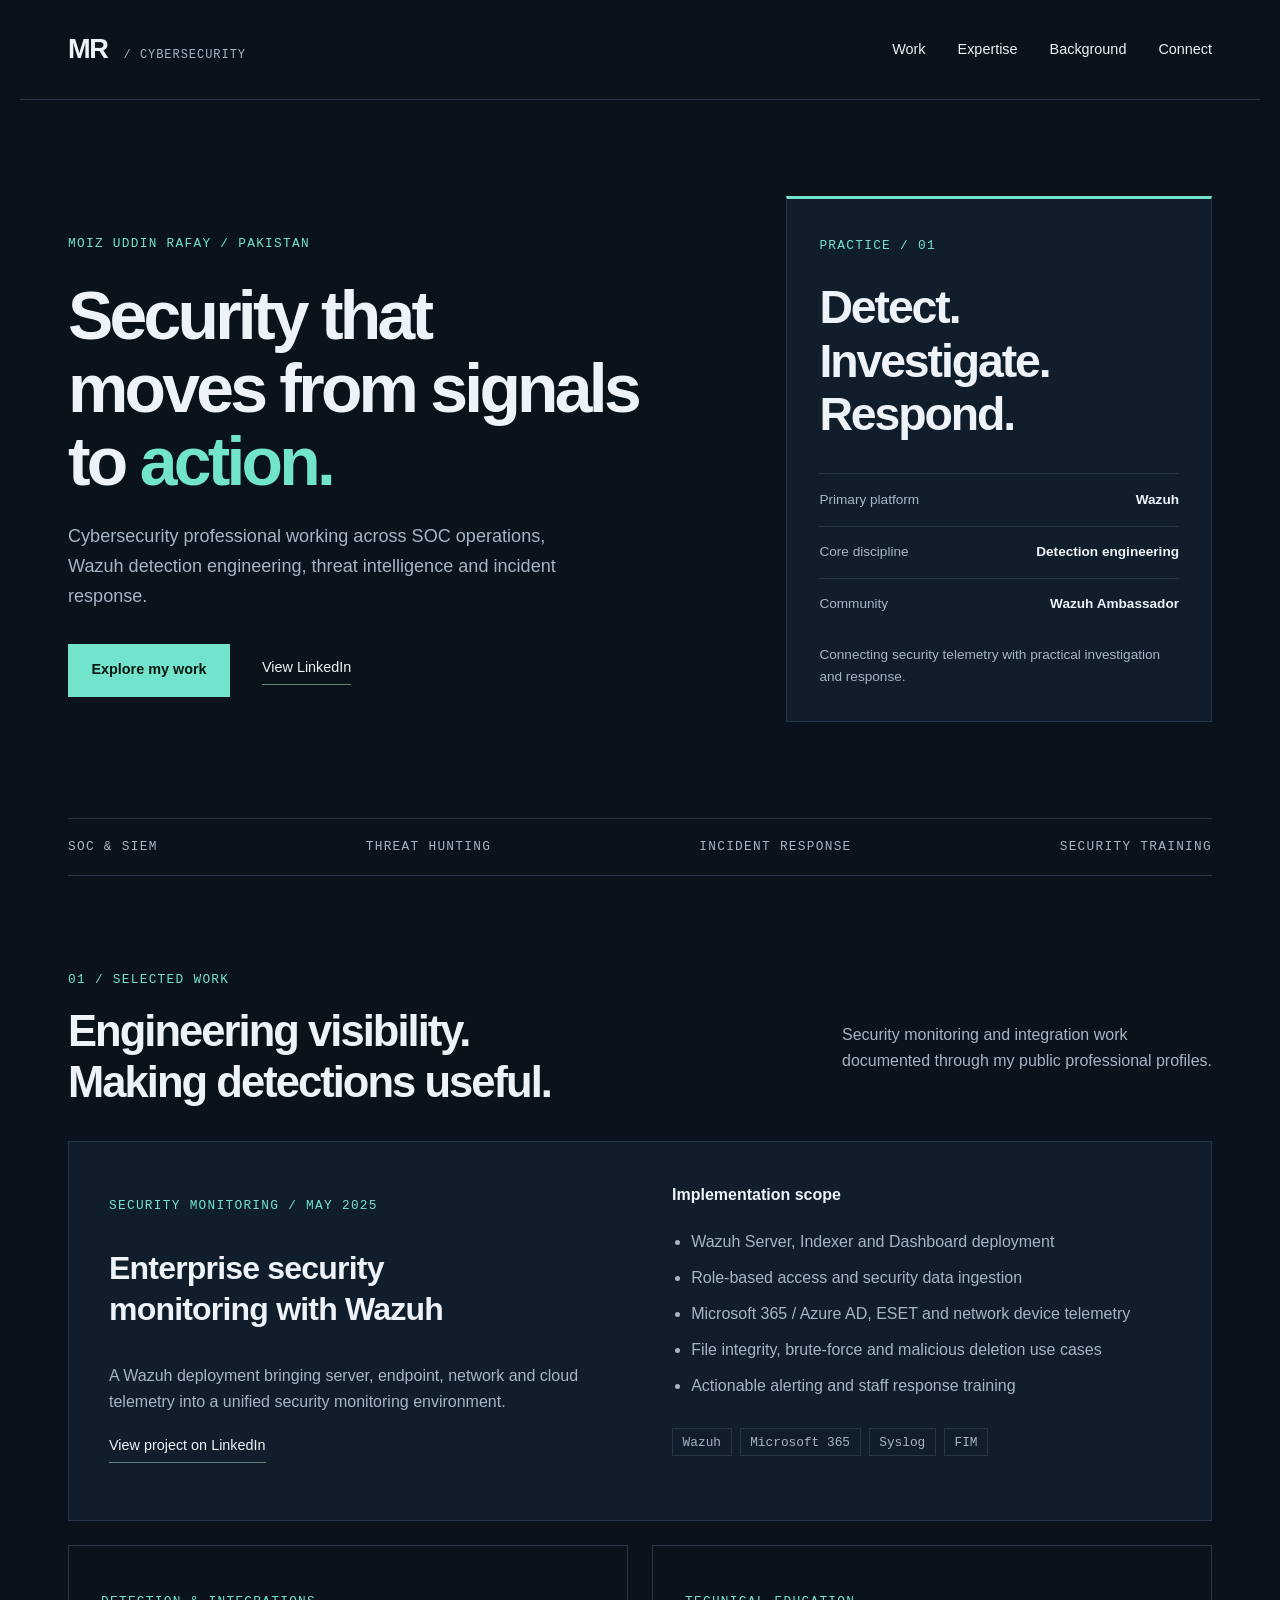
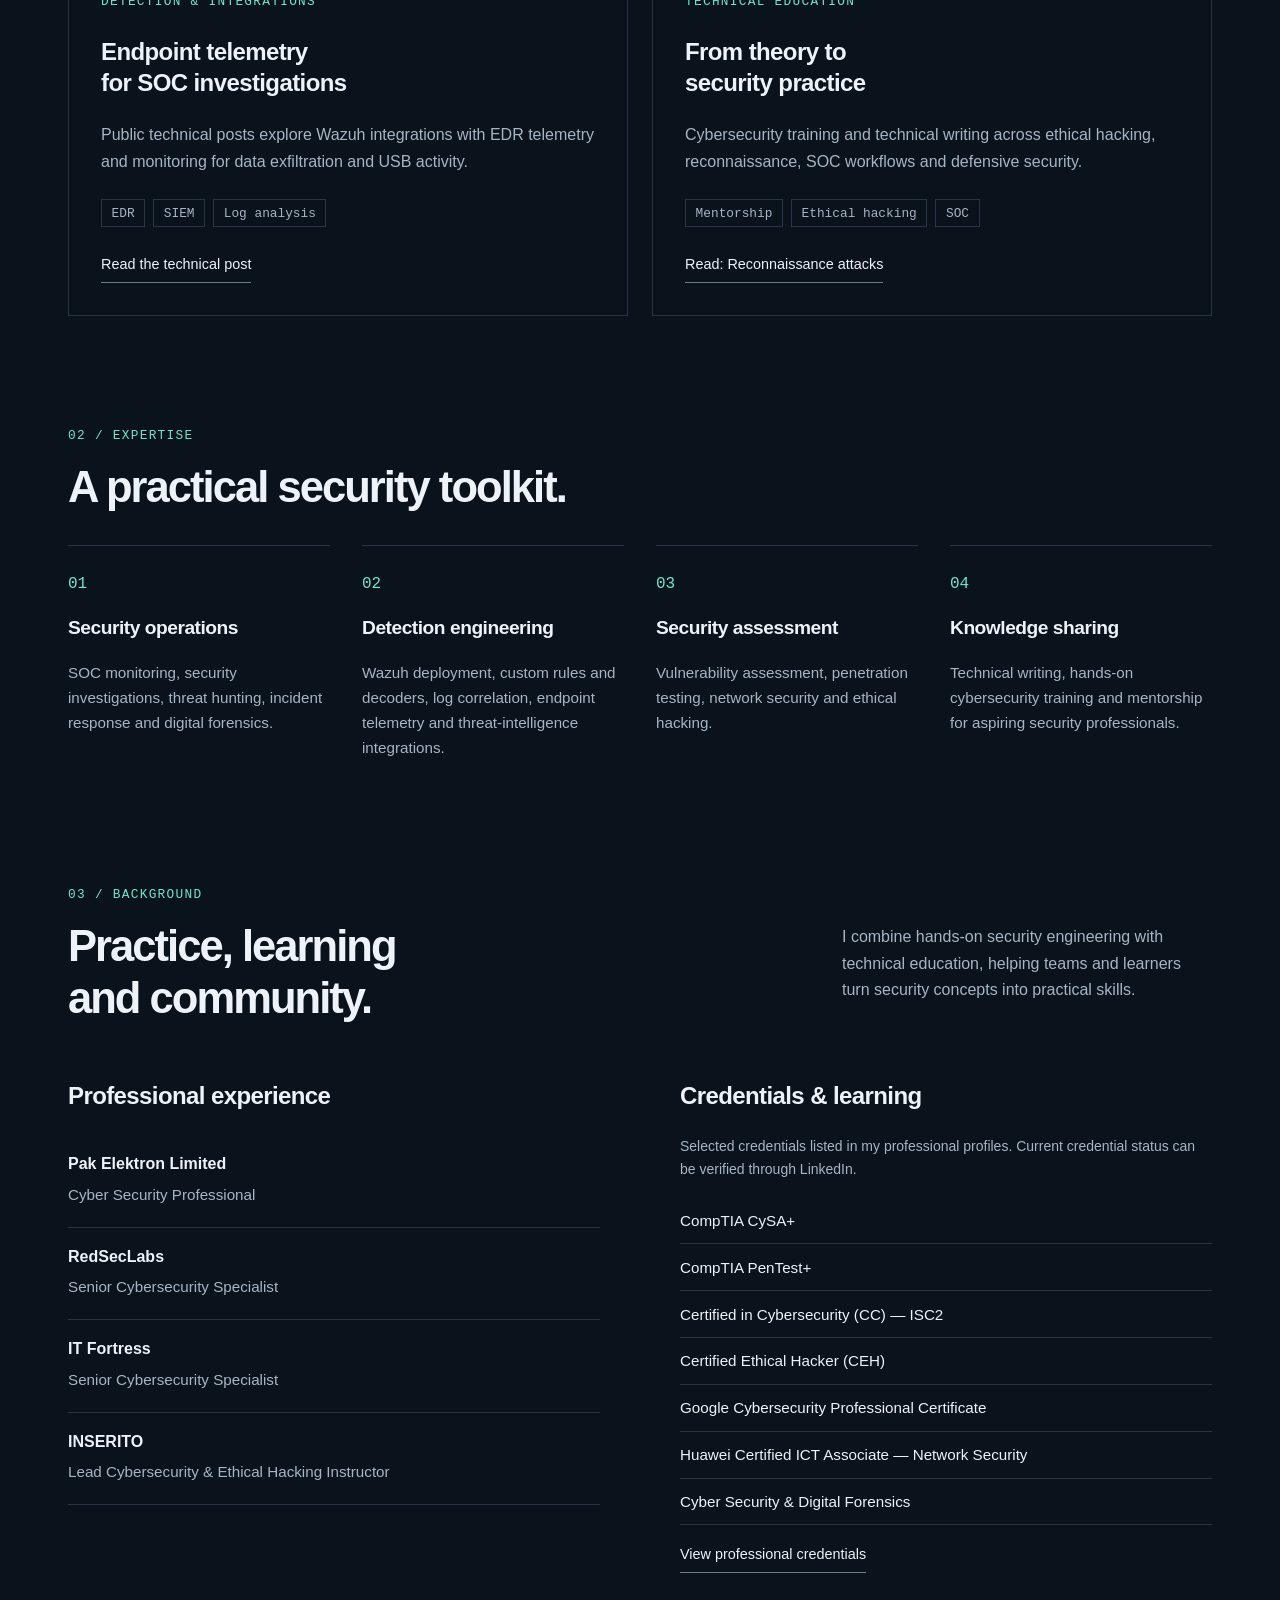
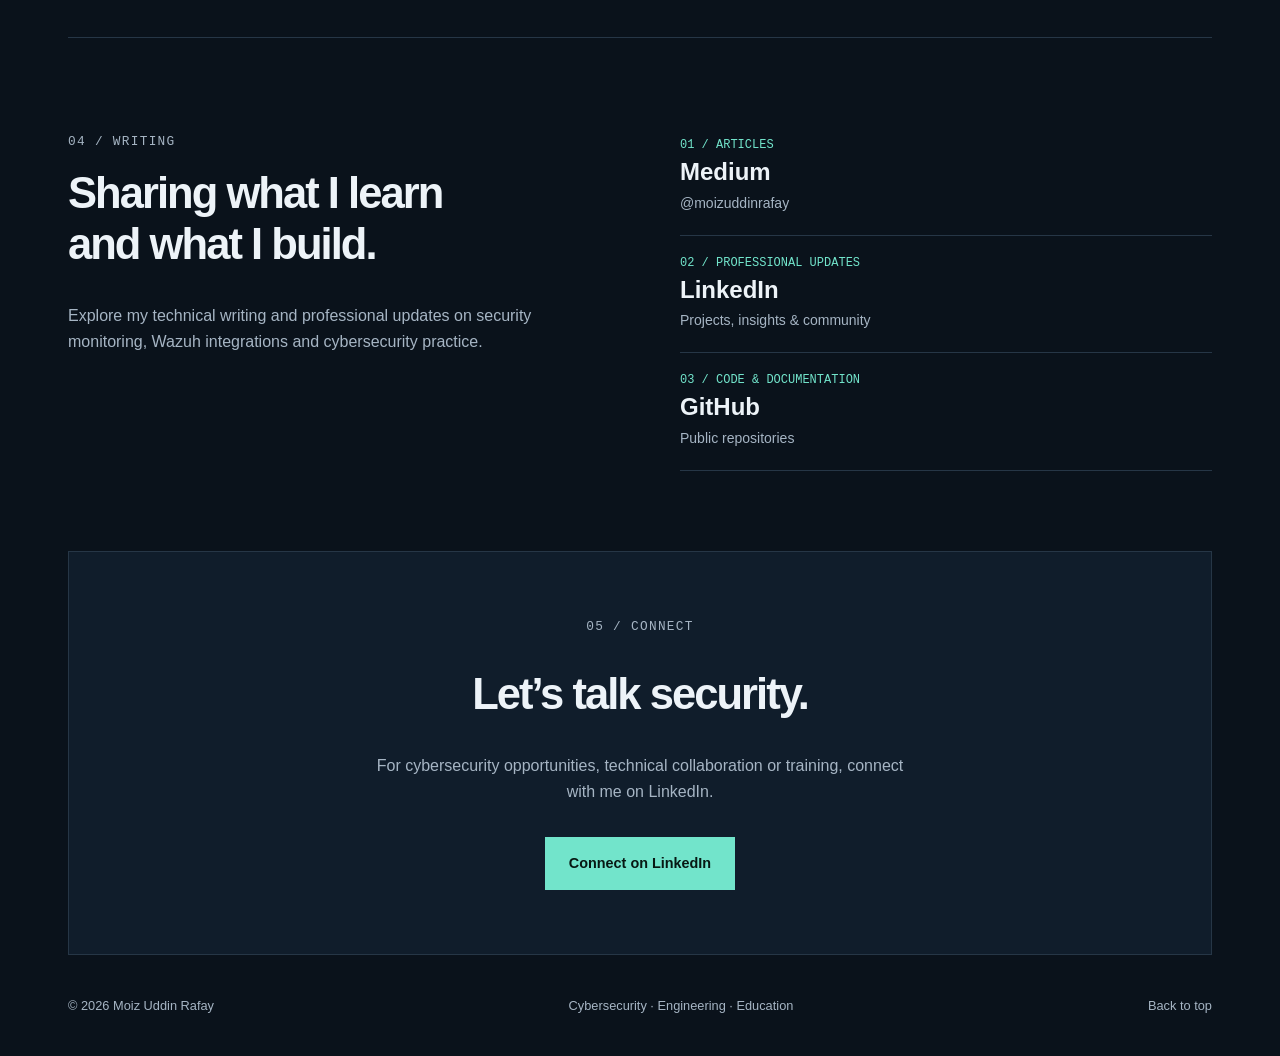
==== index.html @ 25889eed "Add responsive professional cybersecurity portfolio website" ====
<!doctype html>
<html lang="en"><head><meta charset="utf-8"><meta name="viewport" content="width=device-width,initial-scale=1"><meta http-equiv="refresh" content="0;url=portfolio/"><title>Moiz Uddin Rafay | Cybersecurity Portfolio</title></head><body><p><a href="portfolio/">Open Moiz Uddin Rafay’s cybersecurity portfolio</a></p></body></html>
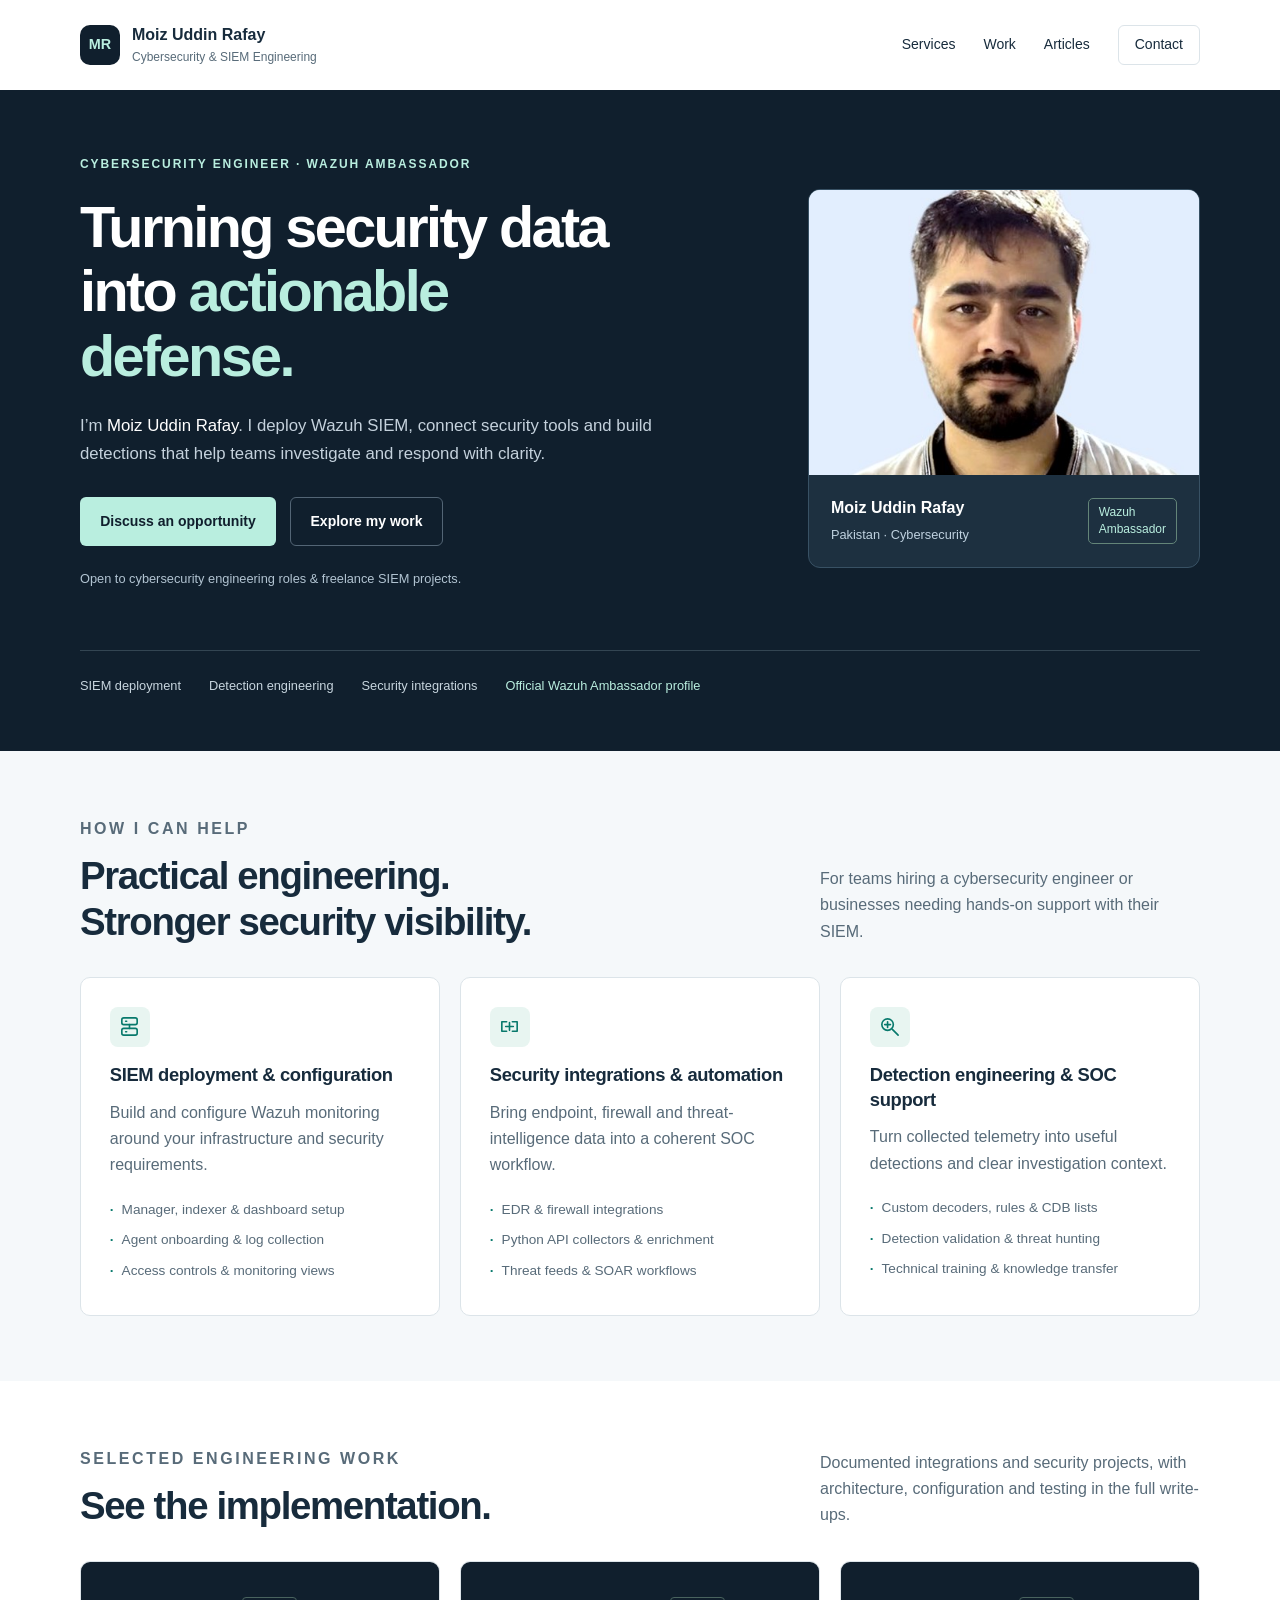
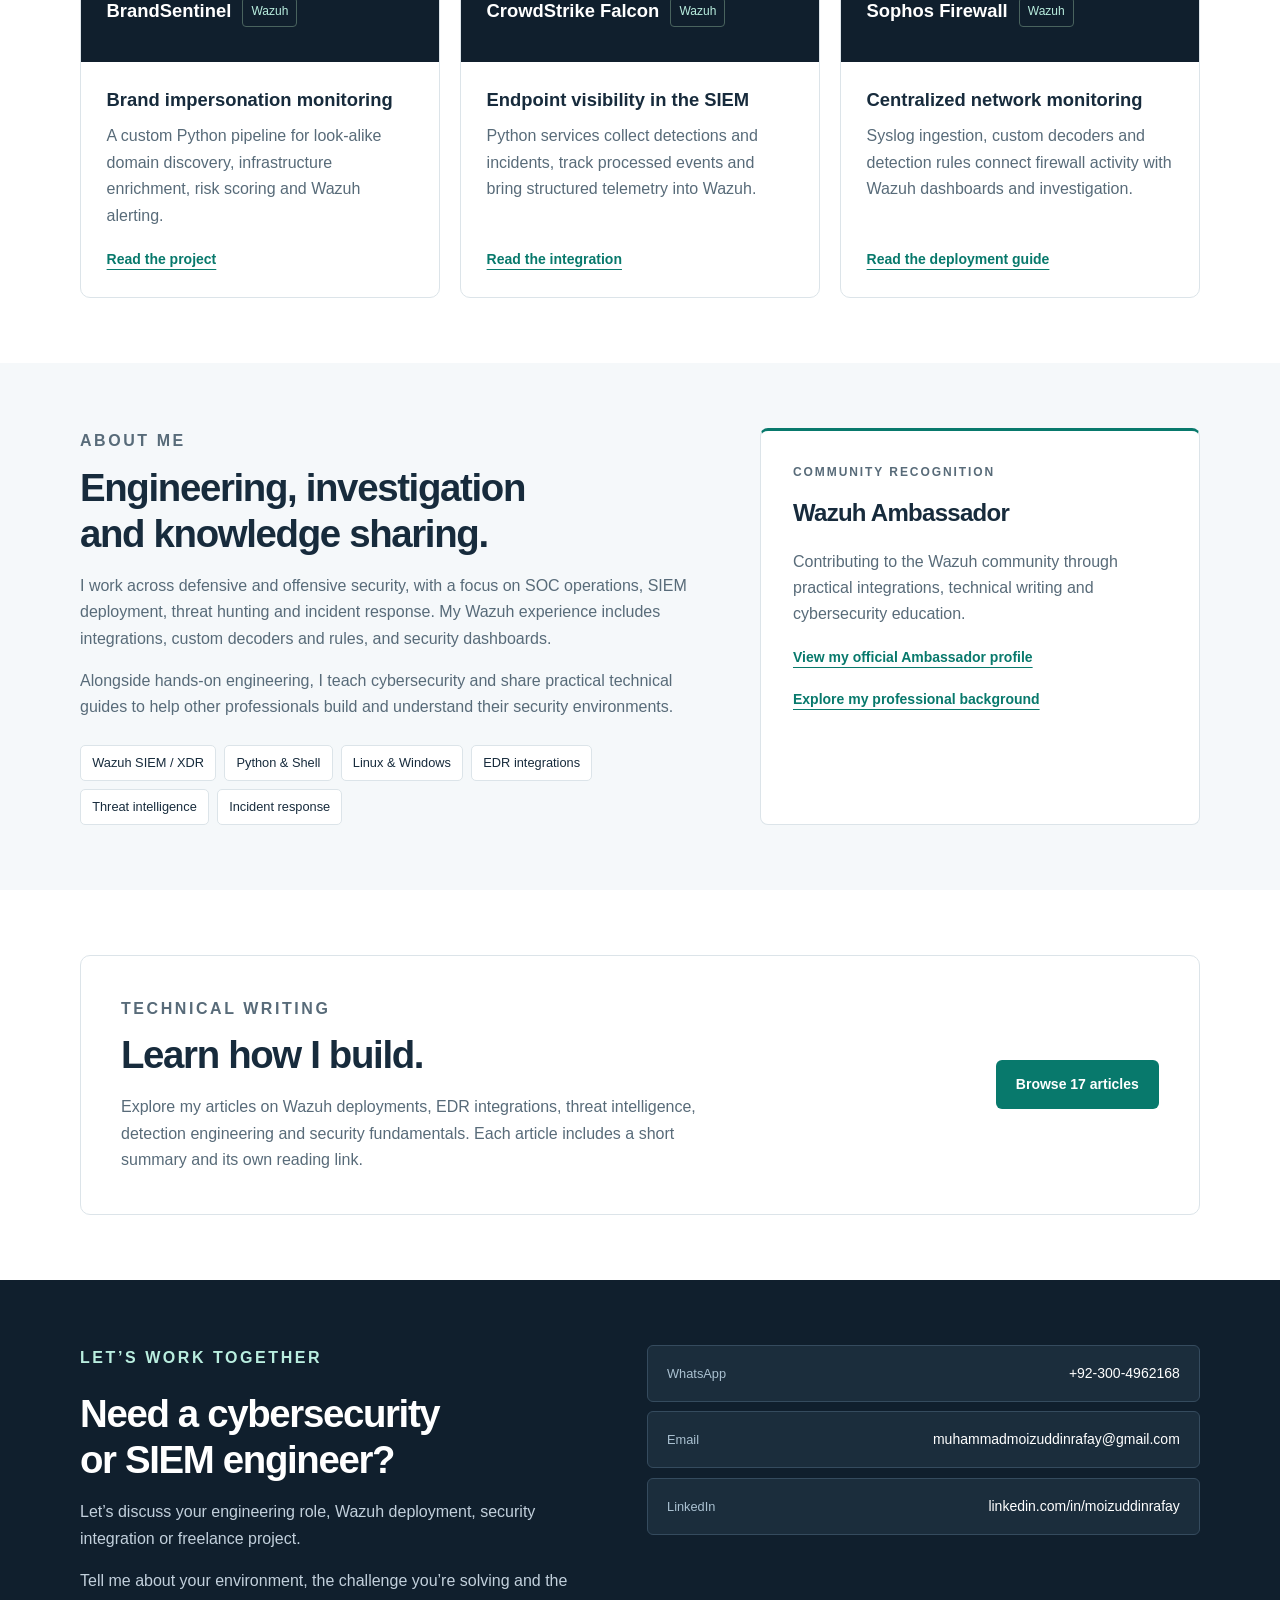
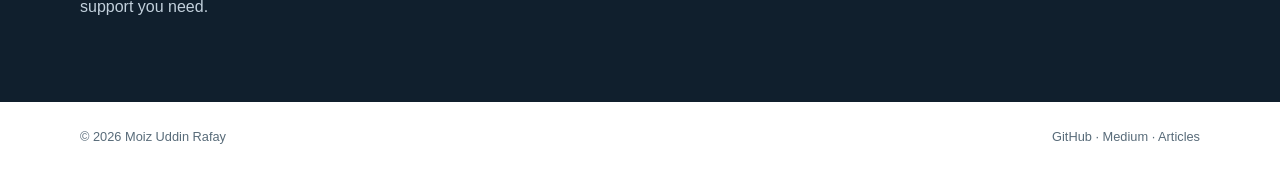
==== commit 3584c5c4: "Rebuild professional cybersecurity portfolio with services, portrait, contact links and 17 verified " ====
--- a/index.html
+++ b/index.html
@@ -1,2 +1,11 @@
 <!doctype html>
-<html lang="en"><head><meta charset="utf-8"><meta name="viewport" content="width=device-width,initial-scale=1"><meta http-equiv="refresh" content="0;url=portfolio/"><title>Moiz Uddin Rafay | Cybersecurity Portfolio</title></head><body><p><a href="portfolio/">Open Moiz Uddin Rafay’s cybersecurity portfolio</a></p></body></html>
+<html lang="en"><head><meta charset="utf-8"><meta name="viewport" content="width=device-width,initial-scale=1"><title>Moiz Uddin Rafay | Cybersecurity & SIEM Engineer</title><meta name="description" content="Cybersecurity and Wazuh SIEM engineering by Moiz Uddin Rafay. Explore integrations, detection engineering, technical articles and freelance services."><meta name="theme-color" content="#101f2d"><meta property="og:title" content="Moiz Uddin Rafay | Cybersecurity & SIEM Engineering"><meta property="og:description" content="Wazuh deployments, security integrations and detection engineering. Available for engineering roles and freelance projects."><meta property="og:type" content="website"><link rel="icon" href="assets/favicon.svg" type="image/svg+xml"><link rel="stylesheet" href="style.css"></head>
+<body><a class="skip" href="#main">Skip to content</a>
+<header class="site-header wrap"><a class="brand" href="index.html"><span class="monogram">MR</span><span class="brand-name">Moiz Uddin Rafay<small>Cybersecurity & SIEM Engineering</small></span></a><nav aria-label="Main navigation"><a href="#services">Services</a><a href="#work">Work</a><a href="articles.html">Articles</a><a class="nav-contact" href="#contact">Contact</a></nav></header>
+<main id="main"><section class="hero"><div class="wrap"><div class="hero-grid"><div><p class="eyebrow">Cybersecurity engineer · Wazuh Ambassador</p><h1>Turning security data<br>into <span>actionable<br>defense.</span></h1><p class="hero-intro">I’m <strong>Moiz Uddin Rafay</strong>. I deploy Wazuh SIEM, connect security tools and build detections that help teams investigate and respond with clarity.</p><div class="actions"><a class="button" href="mailto:muhammadmoizuddinrafay@gmail.com">Discuss an opportunity</a><a class="button secondary" href="#work">Explore my work</a></div><p class="availability">Open to cybersecurity engineering roles & freelance SIEM projects.</p></div><div class="portrait-card"><img src="assets/moiz-rafay.jpg" width="500" height="500" alt="Muhammad Moiz Uddin Rafay" fetchpriority="high"><div class="portrait-caption"><div><strong>Moiz Uddin Rafay</strong><span>Pakistan · Cybersecurity</span></div><a class="ambassador-label" href="https://wazuh.com/ambassadors/muhammad-moiz-ud-din-rafay/">Wazuh<br>Ambassador</a></div></div></div><div class="hero-note"><span>SIEM deployment</span><span>Detection engineering</span><span>Security integrations</span><a href="https://wazuh.com/ambassadors/muhammad-moiz-ud-din-rafay/">Official Wazuh Ambassador profile</a></div></div></section>
+<section id="services" class="section soft"><div class="wrap"><div class="section-head"><div><p class="eyebrow">How I can help</p><h2>Practical engineering.<br>Stronger security visibility.</h2></div><p>For teams hiring a cybersecurity engineer or businesses needing hands-on support with their SIEM.</p></div><div class="services"><article class="card"><div class="icon" aria-hidden="true"><svg viewBox="0 0 24 24"><rect x="4" y="3" width="16" height="7" rx="2"/><rect x="4" y="14" width="16" height="7" rx="2"/><path d="M8 6.5h1M8 17.5h1M12 10v4"/></svg></div><h3>SIEM deployment & configuration</h3><p>Build and configure Wazuh monitoring around your infrastructure and security requirements.</p><ul class="small-list"><li>Manager, indexer & dashboard setup</li><li>Agent onboarding & log collection</li><li>Access controls & monitoring views</li></ul></article><article class="card"><div class="icon" aria-hidden="true"><svg viewBox="0 0 24 24"><path d="M9 7H4v10h5M15 7h5v10h-5M8 12h8M12 8v8"/></svg></div><h3>Security integrations & automation</h3><p>Bring endpoint, firewall and threat-intelligence data into a coherent SOC workflow.</p><ul class="small-list"><li>EDR & firewall integrations</li><li>Python API collectors & enrichment</li><li>Threat feeds & SOAR workflows</li></ul></article><article class="card"><div class="icon" aria-hidden="true"><svg viewBox="0 0 24 24"><circle cx="10" cy="10" r="6"/><path d="m15 15 6 6M7 10h6M10 7v6"/></svg></div><h3>Detection engineering & SOC support</h3><p>Turn collected telemetry into useful detections and clear investigation context.</p><ul class="small-list"><li>Custom decoders, rules & CDB lists</li><li>Detection validation & threat hunting</li><li>Technical training & knowledge transfer</li></ul></article></div></div></section>
+<section id="work" class="section"><div class="wrap"><div class="section-head"><div><p class="eyebrow">Selected engineering work</p><h2>See the implementation.</h2></div><p>Documented integrations and security projects, with architecture, configuration and testing in the full write-ups.</p></div><div class="project-grid"><article class="project"><div class="project-top"><strong>BrandSentinel</strong><span>Wazuh</span></div><div class="project-body"><h3>Brand impersonation monitoring</h3><p>A custom Python pipeline for look-alike domain discovery, infrastructure enrichment, risk scoring and Wazuh alerting.</p><a class="link" href="https://moizuddinrafay.medium.com/brandsentinel-building-an-automated-brand-impersonation-and-typosquatting-detection-integration-59d1b79fe657">Read the project</a></div></article><article class="project"><div class="project-top"><strong>CrowdStrike Falcon</strong><span>Wazuh</span></div><div class="project-body"><h3>Endpoint visibility in the SIEM</h3><p>Python services collect detections and incidents, track processed events and bring structured telemetry into Wazuh.</p><a class="link" href="https://moizuddinrafay.medium.com/crowdstrike-falcon-edr-integration-with-wazuh-siem-a09bfdbc76fd">Read the integration</a></div></article><article class="project"><div class="project-top"><strong>Sophos Firewall</strong><span>Wazuh</span></div><div class="project-body"><h3>Centralized network monitoring</h3><p>Syslog ingestion, custom decoders and detection rules connect firewall activity with Wazuh dashboards and investigation.</p><a class="link" href="https://moizuddinrafay.medium.com/sophos-firewall-integration-with-wazuh-siem-49fbda67f73b">Read the deployment guide</a></div></article></div></div></section>
+<section id="about" class="section soft"><div class="wrap about-grid"><div><p class="eyebrow">About me</p><h2>Engineering, investigation<br>and knowledge sharing.</h2><p>I work across defensive and offensive security, with a focus on SOC operations, SIEM deployment, threat hunting and incident response. My Wazuh experience includes integrations, custom decoders and rules, and security dashboards.</p><p>Alongside hands-on engineering, I teach cybersecurity and share practical technical guides to help other professionals build and understand their security environments.</p><div class="skill-tags"><span>Wazuh SIEM / XDR</span><span>Python & Shell</span><span>Linux & Windows</span><span>EDR integrations</span><span>Threat intelligence</span><span>Incident response</span></div></div><aside class="ambassador"><p class="eyebrow">Community recognition</p><h3>Wazuh Ambassador</h3><p>Contributing to the Wazuh community through practical integrations, technical writing and cybersecurity education.</p><a class="link" href="https://wazuh.com/ambassadors/muhammad-moiz-ud-din-rafay/">View my official Ambassador profile</a><p><a class="link" href="https://linkedin.com/in/moizuddinrafay">Explore my professional background</a></p></aside></div></section>
+<section class="section"><div class="wrap writing-banner"><div><p class="eyebrow">Technical writing</p><h2>Learn how I build.</h2><p>Explore my articles on Wazuh deployments, EDR integrations, threat intelligence, detection engineering and security fundamentals. Each article includes a short summary and its own reading link.</p></div><a class="button" href="articles.html">Browse 17 articles</a></div></section>
+<section id="contact" class="contact-section"><div class="wrap contact-grid"><div><p class="eyebrow">Let’s work together</p><h2>Need a cybersecurity<br>or SIEM engineer?</h2><p>Let’s discuss your engineering role, Wazuh deployment, security integration or freelance project.</p><p>Tell me about your environment, the challenge you’re solving and the support you need.</p></div><div class="contacts"><a class="contact-link" href="https://wa.me/923004962168"><small>WhatsApp</small><strong>+92-300-4962168</strong></a><a class="contact-link" href="mailto:muhammadmoizuddinrafay@gmail.com"><small>Email</small><strong>muhammadmoizuddinrafay@gmail.com</strong></a><a class="contact-link" href="https://linkedin.com/in/moizuddinrafay"><small>LinkedIn</small><strong>linkedin.com/in/moizuddinrafay</strong></a></div></div></section></main>
+<footer class="wrap site-footer"><span>© <span data-year>2026</span> Moiz Uddin Rafay</span><span><a href="https://github.com/moizuddinrafay">GitHub</a> · <a href="https://moizuddinrafay.medium.com/">Medium</a> · <a href="articles.html">Articles</a></span></footer><script src="script.js"></script></body></html>
--- a/style.css
+++ b/style.css
@@ -0,0 +1 @@
+:root{--ink:#172b3c;--muted:#586b79;--navy:#101f2d;--teal:#08796c;--mint:#b9eedf;--paper:#f5f8fa;--line:#dce4e9;--white:#fff}*{box-sizing:border-box}html{scroll-behavior:smooth;scroll-padding-top:2rem}body{margin:0;font-family:Arial,Helvetica,sans-serif;color:var(--ink);background:var(--white);font-size:16px;line-height:1.65}a{color:inherit;text-decoration:none}a:focus-visible,button:focus-visible,input:focus-visible{outline:3px solid #08796c;outline-offset:5px}a:hover{color:var(--teal)}.wrap{width:min(1120px,calc(100% - 64px));margin:auto}.skip{position:absolute;top:-100px;left:1rem;padding:1rem;background:#fff;z-index:10}.skip:focus{top:1rem}.site-header{height:90px;display:flex;align-items:center;justify-content:space-between;gap:2rem}.brand{display:flex;align-items:center;gap:.75rem;font-size:1rem;font-weight:700}.monogram{display:grid;place-items:center;width:40px;height:40px;border-radius:10px;background:var(--navy);color:var(--mint);font-size:.9rem}.brand small{display:block;color:var(--muted);font-size:.75rem;font-weight:400}nav{display:flex;gap:1.75rem;align-items:center;font-size:.875rem}nav .nav-contact{border:1px solid var(--line);border-radius:6px;padding:.45rem 1rem}.hero{background:var(--navy);color:#fff;padding:65px 0 55px}.hero-grid{display:grid;grid-template-columns:1.65fr 1fr;gap:5rem;align-items:center}.eyebrow{font-size:.75rem;letter-spacing:.16em;text-transform:uppercase;font-weight:700;color:var(--teal);margin:0 0 1.25rem}.hero .eyebrow{color:var(--mint)}h1{font-size:clamp(2.7rem,4.5vw,3.8rem);line-height:1.12;letter-spacing:-.045em;margin:0 0 1.5rem;font-weight:750}h1 span{color:var(--mint)}.hero-intro{color:#c4d1dc;font-size:1.05rem;max-width:580px}.hero-intro strong{color:white;font-weight:400}.actions{display:flex;gap:.9rem;flex-wrap:wrap;margin-top:1.8rem}.button{display:inline-flex;align-items:center;justify-content:center;border-radius:6px;padding:.75rem 1.2rem;font-size:.875rem;font-weight:700;border:1px solid transparent;background:var(--teal);color:#fff}.button:hover{background:#086658;color:#fff}.hero .button{background:var(--mint);color:var(--navy)}.hero .button:hover{background:#e0fff5}.button.secondary{background:transparent;border-color:#536575;color:#fff}.button.secondary:hover{background:#233646}.availability{font-size:.8rem;color:#b2c4d2;margin-top:1.4rem}.portrait-card{background:#1d3040;border-radius:12px;overflow:hidden;border:1px solid #385164}.portrait-card img{display:block;width:100%;height:285px;object-fit:cover;object-position:50% 28%;background:#dbe3e7}.portrait-caption{padding:1.2rem 1.4rem;display:flex;align-items:center;justify-content:space-between;gap:.75rem}.portrait-caption strong{display:block;font-size:1rem}.portrait-caption span{color:#bfd1df;font-size:.8rem}.ambassador-label{border:1px solid #638478;border-radius:5px;padding:.35rem .6rem;color:var(--mint)!important;font-size:.75rem;line-height:1.4}.hero-note{display:flex;gap:1.75rem;flex-wrap:wrap;margin-top:3rem;padding-top:1.5rem;border-top:1px solid #334552;font-size:.8rem;color:#c7d5de}.hero-note a{color:var(--mint)}.section{padding:65px 0}.section.soft{background:var(--paper)}.section-head{display:flex;align-items:flex-end;justify-content:space-between;gap:3rem;margin-bottom:2rem}.section-head h2,h2{font-size:clamp(1.8rem,3vw,2.4rem);line-height:1.2;letter-spacing:-.035em;margin:0}.section-head p{max-width:380px;margin:0;color:var(--muted);font-size:1rem}.section .eyebrow{margin-bottom:.65rem}.services{display:grid;grid-template-columns:repeat(3,1fr);gap:1.25rem}.card{background:#fff;border:1px solid var(--line);border-radius:10px;padding:1.8rem}.card h3{font-size:1.15rem;line-height:1.35;margin:1rem 0 .75rem;letter-spacing:-.02em}.card p{font-size:1rem;color:var(--muted);margin:.75rem 0 1rem}.icon{width:40px;height:40px;color:var(--teal);background:#e8f5f1;border-radius:8px;display:grid;place-items:center}.icon svg{width:23px;height:23px;fill:none;stroke:currentColor;stroke-width:1.7;stroke-linecap:round;stroke-linejoin:round}.small-list{list-style:none;padding:0;font-size:.85rem;color:var(--muted);margin:0}.small-list li{padding:.25rem 0}.small-list li::before{content:'·';margin-right:.5rem;color:var(--teal);font-weight:700}.project-grid{display:grid;grid-template-columns:repeat(3,1fr);gap:1.25rem}.project{border:1px solid var(--line);border-radius:10px;overflow:hidden;display:flex;flex-direction:column}.project-top{padding:1.5rem 1.6rem;background:var(--navy);color:#fff;min-height:100px;display:flex;align-items:center;gap:.7rem}.project-top span{font-size:.75rem;color:var(--mint);border:1px solid #49635e;border-radius:4px;padding:.25rem .5rem}.project-top strong{font-size:1.15rem}.project-body{padding:1.6rem;display:flex;flex:1;flex-direction:column}.project h3{font-size:1.15rem;line-height:1.4;margin:0 0 .65rem}.project p{font-size:1rem;color:var(--muted);margin:0 0 1.2rem}.link{color:var(--teal);font-weight:700;font-size:.875rem;display:inline-block;text-decoration:underline;text-underline-offset:5px}.project .link{margin-top:auto;align-self:flex-start}.about-grid{display:grid;grid-template-columns:1.4fr 1fr;gap:4rem}.about-grid p{color:var(--muted);font-size:1rem}.skill-tags{display:flex;flex-wrap:wrap;gap:.5rem;margin-top:1.5rem}.skill-tags span{border:1px solid var(--line);border-radius:5px;padding:.4rem .7rem;font-size:.8rem;background:white}.ambassador{background:white;border:1px solid var(--line);border-top:3px solid var(--teal);border-radius:8px;padding:2rem}.ambassador h3{font-size:1.5rem;letter-spacing:-.03em;margin:.5rem 0}.ambassador .eyebrow{font-size:.75rem}.writing-banner{display:flex;align-items:center;justify-content:space-between;gap:3rem;padding:2.5rem;border:1px solid var(--line);border-radius:10px}.writing-banner p{color:var(--muted);font-size:1rem;max-width:600px;margin-bottom:0}.writing-banner .button{flex-shrink:0}.contact-section{background:var(--navy);color:white;padding:65px 0}.contact-grid{display:grid;grid-template-columns:1fr 1.1fr;gap:4rem;align-items:start}.contact-section .eyebrow{color:var(--mint)}.contact-section p{color:#c2d0dc;font-size:1rem}.contacts{display:grid;gap:.6rem}.contact-link{display:flex;justify-content:space-between;align-items:center;gap:1rem;padding:1rem 1.2rem;border:1px solid #354b5e;border-radius:6px;background:#1b2d3c;overflow-wrap:anywhere}.contact-link:hover{border-color:var(--mint);color:var(--mint)}.contact-link small{font-size:.8rem;color:#aac1d1}.contact-link strong{font-size:.875rem;font-weight:500}.site-footer{padding:1.5rem 0;display:flex;justify-content:space-between;gap:1rem;flex-wrap:wrap;color:var(--muted);font-size:.8rem}.article-hero{background:var(--paper);padding:55px 0}.article-hero h1{font-size:2.8rem}.article-hero p{max-width:650px;color:var(--muted)}.article-tools{display:flex;align-items:center;justify-content:space-between;gap:1.5rem;margin-bottom:1.5rem}.search-field{width:min(420px,100%)}.search-field label{display:block;font-size:.8rem;color:var(--muted);margin-bottom:.35rem}.search-field input{width:100%;border:1px solid #b8c8d3;border-radius:6px;padding:.7rem .9rem;font:inherit;background:white;color:var(--ink)}.article-count{color:var(--muted);font-size:.875rem}.article-grid{display:grid;grid-template-columns:1fr 1fr;gap:1.25rem}.article-card{display:flex;flex-direction:column;border:1px solid var(--line);border-radius:8px;padding:1.6rem}.article-meta{display:flex;justify-content:space-between;gap:.5rem;font-size:.75rem;color:var(--teal)}.article-meta span:last-child{color:var(--muted)}.article-card h2{font-size:1.2rem;line-height:1.45;letter-spacing:-.015em;margin:.75rem 0}.article-card p{color:var(--muted);font-size:.9rem;margin:0 0 1rem}.article-card .link{margin-top:auto;align-self:flex-start}.article-card[hidden]{display:none}.empty{padding:2rem;background:var(--paper);border-radius:6px}.article-footnote{font-size:.8rem;color:var(--muted);margin-top:2rem}.back-link{display:inline-block;font-size:.875rem;color:var(--teal);margin-bottom:1.5rem}@media(min-width:1600px){.hero{padding-block:85px}}@media(max-width:900px){.hero-grid{gap:2rem}.hero-grid{grid-template-columns:1.5fr 1fr}.portrait-card img{height:250px}.portrait-caption{display:block}.ambassador-label{display:inline-block;margin-top:.6rem}.services,.project-grid{grid-template-columns:1fr}.card{display:grid;grid-template-columns:40px 1fr;column-gap:1rem}.card h3{margin:0 0 .5rem}.card p,.card ul{grid-column:2}.project-top{min-height:0}.about-grid,.contact-grid{gap:2rem}.writing-banner{padding:2rem;gap:2rem}}@media(max-width:620px){.wrap{width:calc(100% - 36px)}.site-header{height:auto;min-height:90px;gap:1rem;align-items:center;padding-block:1rem}.brand small{display:none}.brand-name{max-width:105px;line-height:1.3}.brand{font-size:.8rem;gap:.5rem}.monogram{width:33px;height:33px;flex-shrink:0}nav{gap:.7rem;flex-wrap:wrap;justify-content:flex-end;font-size:.8rem}nav .nav-contact{padding:.3rem .5rem}.hero{padding:40px 0}.hero-grid{grid-template-columns:1fr;gap:2.5rem}h1{font-size:2.65rem}.hero-intro{font-size:1rem}.portrait-card{max-width:340px}.portrait-card img{height:260px}.portrait-caption{display:flex}.ambassador-label{margin:0}.hero-note{gap:.7rem 1.25rem;margin-top:2rem}.section{padding:45px 0}.section-head{display:block;margin-bottom:1.5rem}.section-head p{margin-top:1rem}.about-grid,.contact-grid,.article-grid{grid-template-columns:1fr}.writing-banner{display:block;padding:1.5rem}.writing-banner .button{margin-top:1.5rem}.contact-section{padding:45px 0}.contact-link{display:block}.contact-link small,.contact-link strong{display:block}.contact-link strong{font-size:.85rem;margin-top:.25rem}.article-hero{padding:35px 0}.article-hero h1{font-size:2.2rem}.article-tools{display:block}.article-count{margin-top:.75rem}.card{padding:1.5rem}.site-footer{font-size:.75rem}}@media(prefers-reduced-motion:reduce){html{scroll-behavior:auto}}
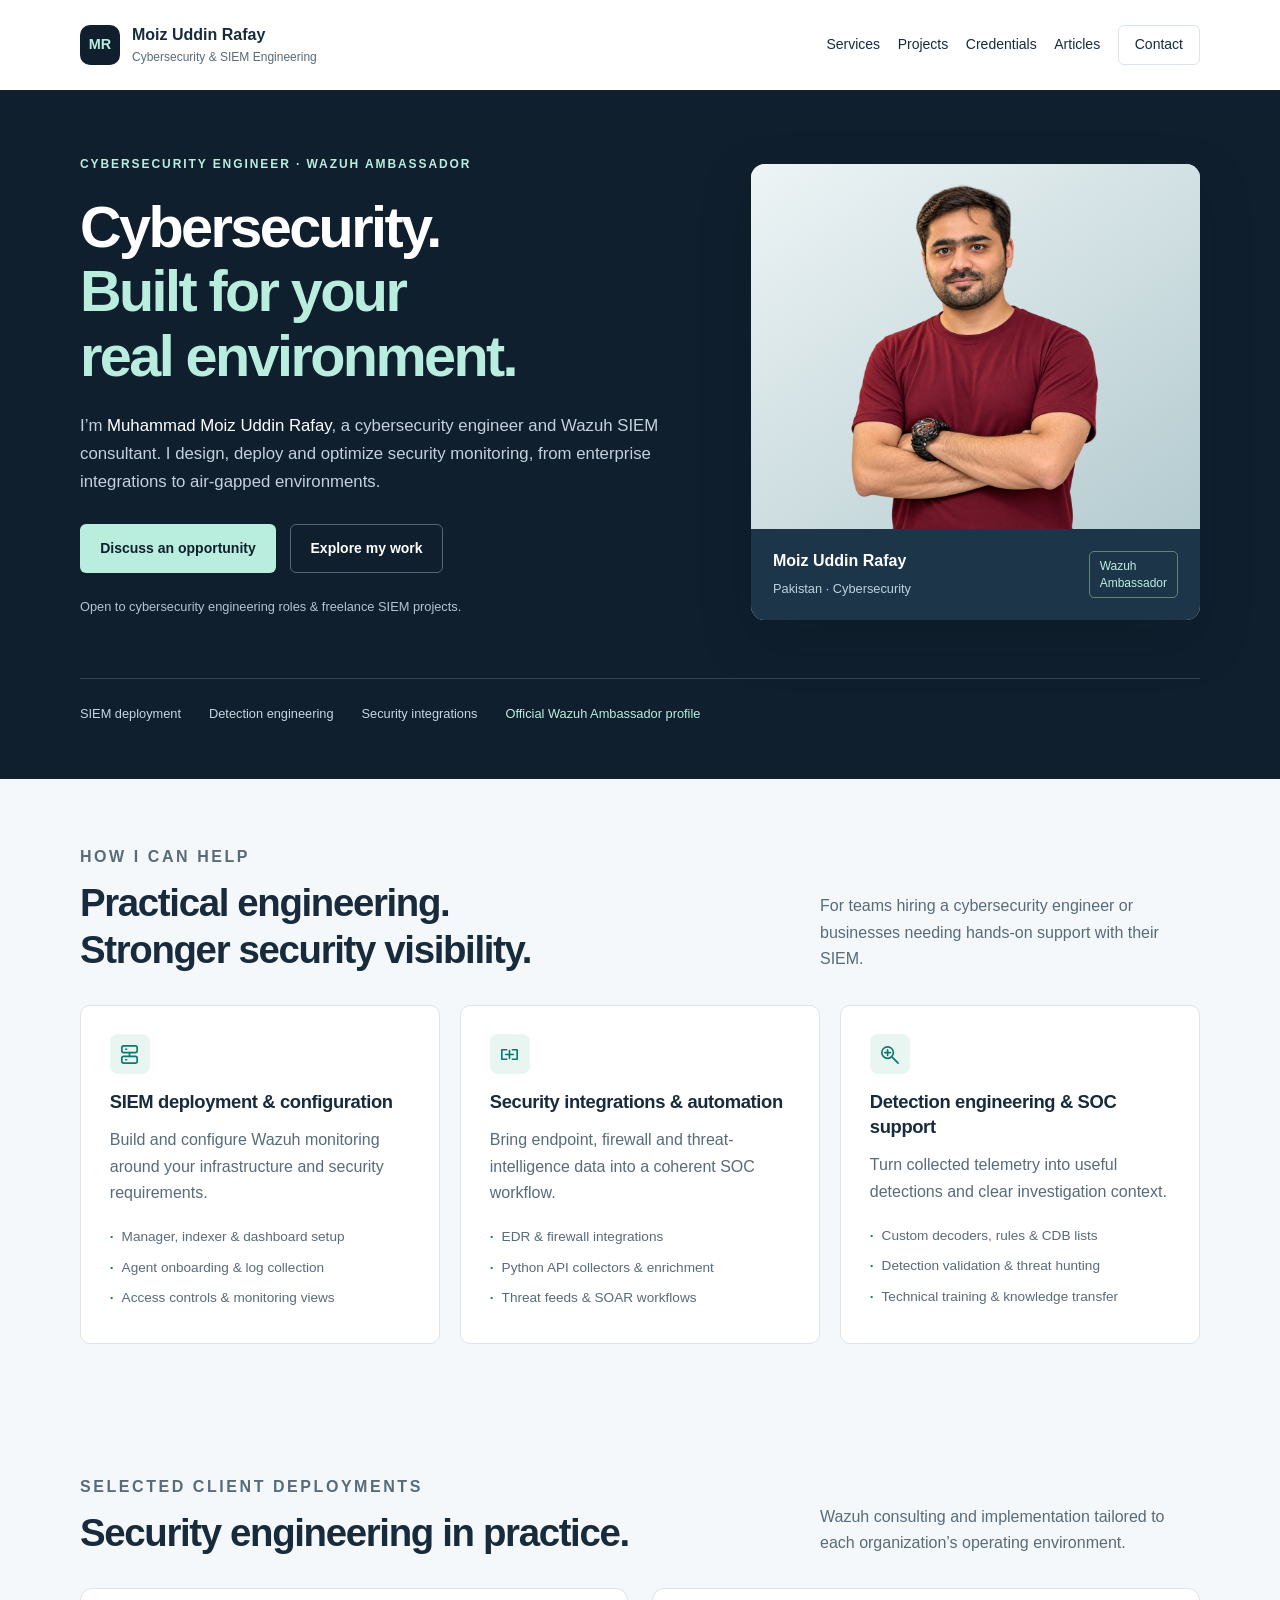
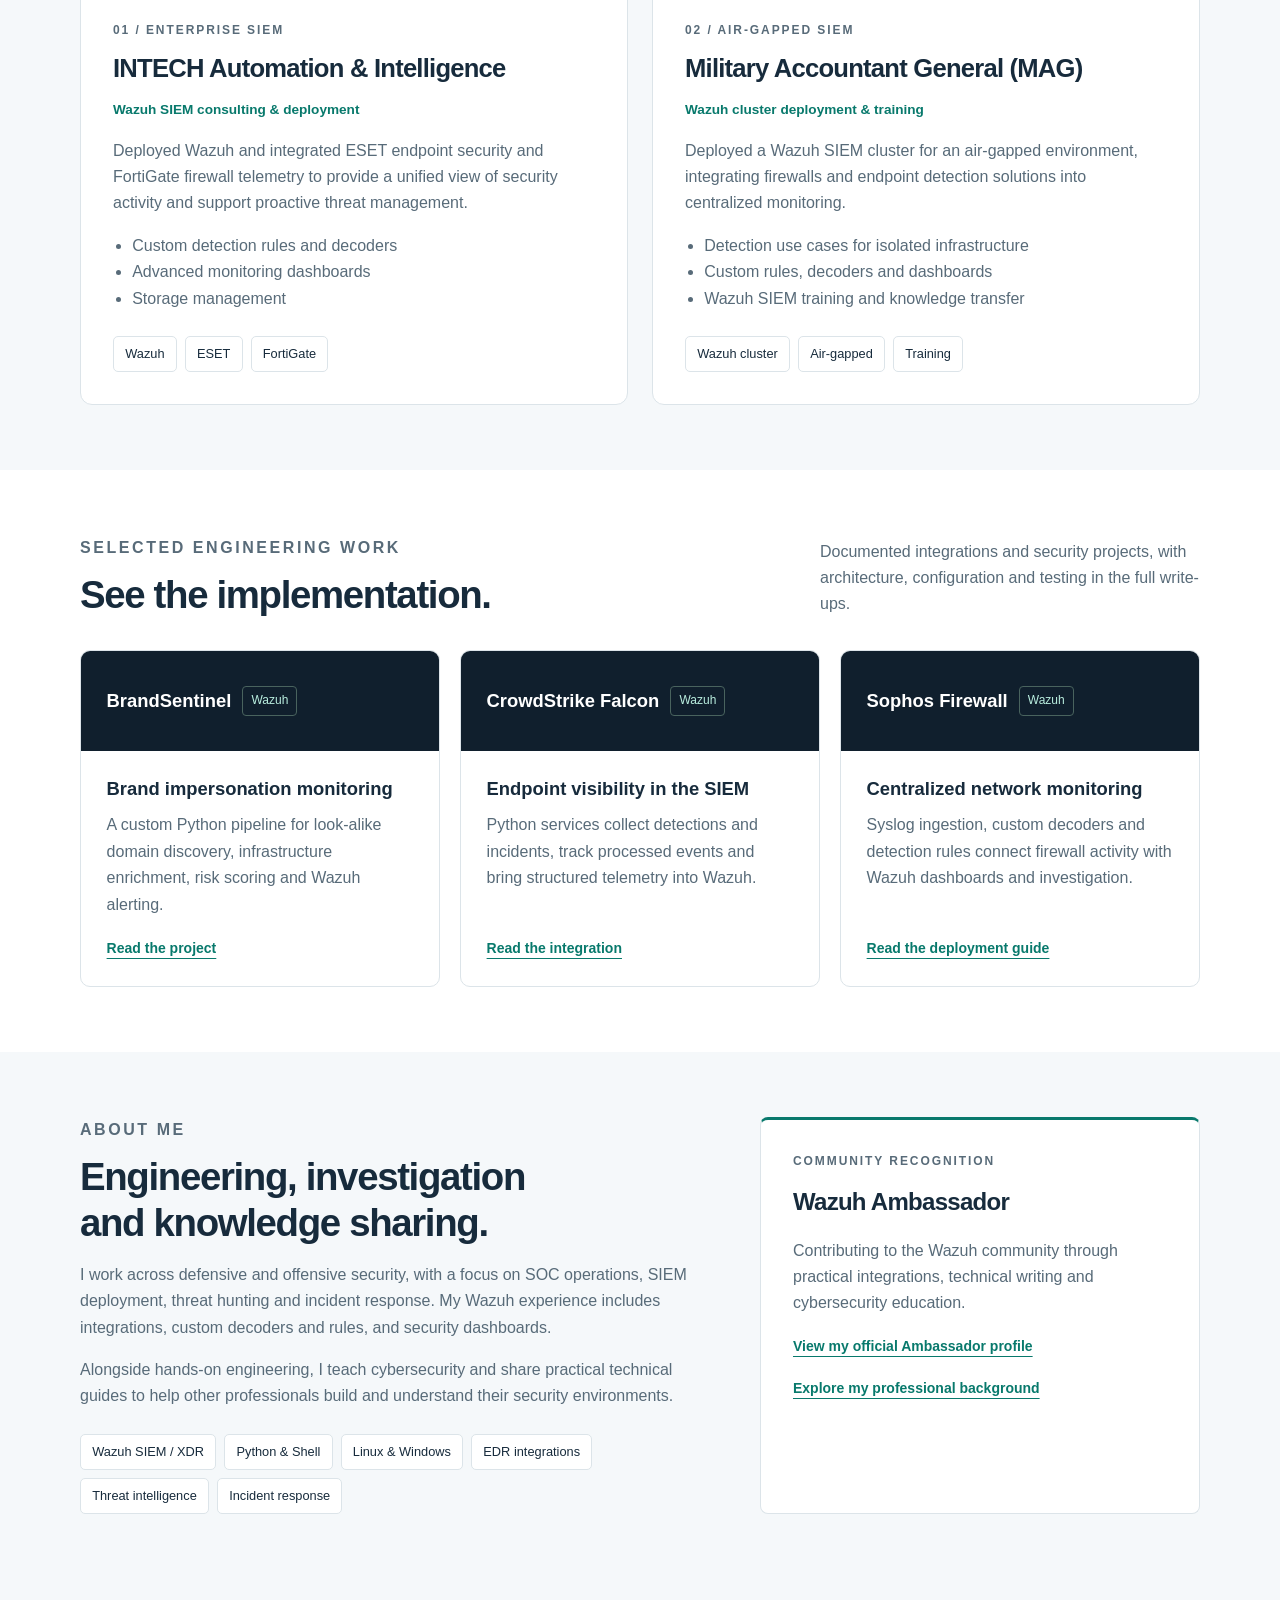
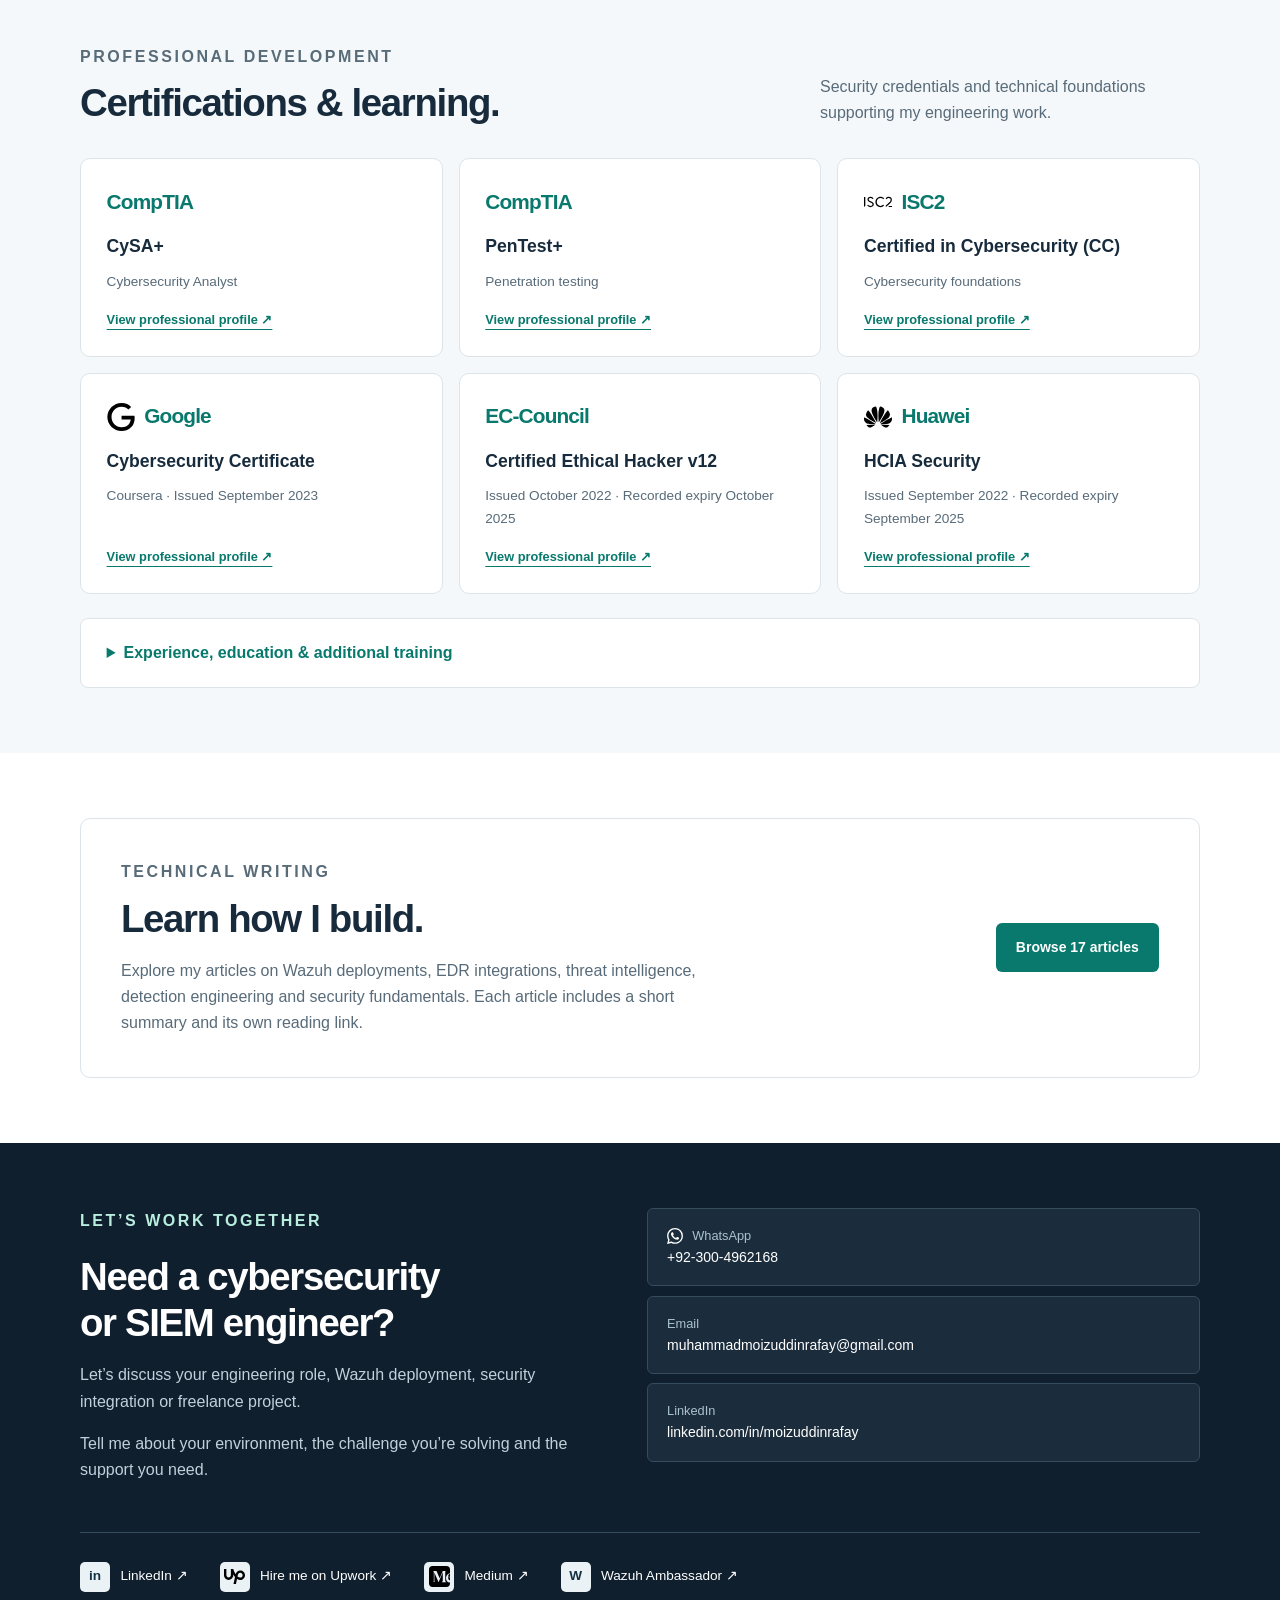
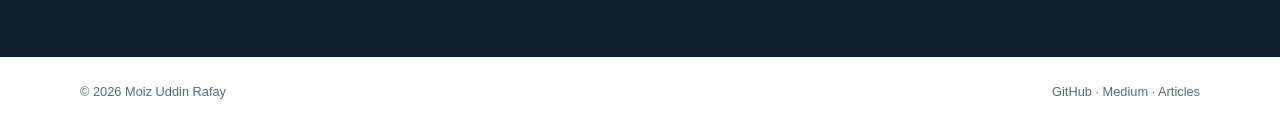
==== commit 05688c75: "Enhance cybersecurity portfolio with client deployments, credentials and updated portrait" ====
--- a/index.html
+++ b/index.html
@@ -1,11 +1,11 @@
 <!doctype html>
 <html lang="en"><head><meta charset="utf-8"><meta name="viewport" content="width=device-width,initial-scale=1"><title>Moiz Uddin Rafay | Cybersecurity & SIEM Engineer</title><meta name="description" content="Cybersecurity and Wazuh SIEM engineering by Moiz Uddin Rafay. Explore integrations, detection engineering, technical articles and freelance services."><meta name="theme-color" content="#101f2d"><meta property="og:title" content="Moiz Uddin Rafay | Cybersecurity & SIEM Engineering"><meta property="og:description" content="Wazuh deployments, security integrations and detection engineering. Available for engineering roles and freelance projects."><meta property="og:type" content="website"><link rel="icon" href="assets/favicon.svg" type="image/svg+xml"><link rel="stylesheet" href="style.css"></head>
 <body><a class="skip" href="#main">Skip to content</a>
-<header class="site-header wrap"><a class="brand" href="index.html"><span class="monogram">MR</span><span class="brand-name">Moiz Uddin Rafay<small>Cybersecurity & SIEM Engineering</small></span></a><nav aria-label="Main navigation"><a href="#services">Services</a><a href="#work">Work</a><a href="articles.html">Articles</a><a class="nav-contact" href="#contact">Contact</a></nav></header>
-<main id="main"><section class="hero"><div class="wrap"><div class="hero-grid"><div><p class="eyebrow">Cybersecurity engineer · Wazuh Ambassador</p><h1>Turning security data<br>into <span>actionable<br>defense.</span></h1><p class="hero-intro">I’m <strong>Moiz Uddin Rafay</strong>. I deploy Wazuh SIEM, connect security tools and build detections that help teams investigate and respond with clarity.</p><div class="actions"><a class="button" href="mailto:muhammadmoizuddinrafay@gmail.com">Discuss an opportunity</a><a class="button secondary" href="#work">Explore my work</a></div><p class="availability">Open to cybersecurity engineering roles & freelance SIEM projects.</p></div><div class="portrait-card"><img src="assets/moiz-rafay.jpg" width="500" height="500" alt="Muhammad Moiz Uddin Rafay" fetchpriority="high"><div class="portrait-caption"><div><strong>Moiz Uddin Rafay</strong><span>Pakistan · Cybersecurity</span></div><a class="ambassador-label" href="https://wazuh.com/ambassadors/muhammad-moiz-ud-din-rafay/">Wazuh<br>Ambassador</a></div></div></div><div class="hero-note"><span>SIEM deployment</span><span>Detection engineering</span><span>Security integrations</span><a href="https://wazuh.com/ambassadors/muhammad-moiz-ud-din-rafay/">Official Wazuh Ambassador profile</a></div></div></section>
+<header class="site-header wrap"><a class="brand" href="index.html"><span class="monogram">MR</span><span class="brand-name">Moiz Uddin Rafay<small>Cybersecurity & SIEM Engineering</small></span></a><nav aria-label="Main navigation"><a href="#services">Services</a><a href="#work">Projects</a><a href="#credentials">Credentials</a><a href="articles.html">Articles</a><a class="nav-contact" href="#contact">Contact</a></nav></header>
+<main id="main"><section class="hero"><div class="wrap"><div class="hero-grid"><div><p class="eyebrow">Cybersecurity engineer · Wazuh Ambassador</p><h1>Cybersecurity.<br><span>Built for your<br>real environment.</span></h1><p class="hero-intro">I’m <strong>Muhammad Moiz Uddin Rafay</strong>, a cybersecurity engineer and Wazuh SIEM consultant. I design, deploy and optimize security monitoring, from enterprise integrations to air-gapped environments.</p><div class="actions"><a class="button" href="mailto:muhammadmoizuddinrafay@gmail.com">Discuss an opportunity</a><a class="button secondary" href="#work">Explore my work</a></div><p class="availability">Open to cybersecurity engineering roles & freelance SIEM projects.</p></div><div class="portrait-card"><img src="assets/moiz-rafay.webp" width="500" height="500" alt="Muhammad Moiz Uddin Rafay" fetchpriority="high"><div class="portrait-caption"><div><strong>Moiz Uddin Rafay</strong><span>Pakistan · Cybersecurity</span></div><a class="ambassador-label" href="https://wazuh.com/ambassadors/muhammad-moiz-ud-din-rafay/">Wazuh<br>Ambassador</a></div></div></div><div class="hero-note"><span>SIEM deployment</span><span>Detection engineering</span><span>Security integrations</span><a href="https://wazuh.com/ambassadors/muhammad-moiz-ud-din-rafay/">Official Wazuh Ambassador profile</a></div></div></section>
 <section id="services" class="section soft"><div class="wrap"><div class="section-head"><div><p class="eyebrow">How I can help</p><h2>Practical engineering.<br>Stronger security visibility.</h2></div><p>For teams hiring a cybersecurity engineer or businesses needing hands-on support with their SIEM.</p></div><div class="services"><article class="card"><div class="icon" aria-hidden="true"><svg viewBox="0 0 24 24"><rect x="4" y="3" width="16" height="7" rx="2"/><rect x="4" y="14" width="16" height="7" rx="2"/><path d="M8 6.5h1M8 17.5h1M12 10v4"/></svg></div><h3>SIEM deployment & configuration</h3><p>Build and configure Wazuh monitoring around your infrastructure and security requirements.</p><ul class="small-list"><li>Manager, indexer & dashboard setup</li><li>Agent onboarding & log collection</li><li>Access controls & monitoring views</li></ul></article><article class="card"><div class="icon" aria-hidden="true"><svg viewBox="0 0 24 24"><path d="M9 7H4v10h5M15 7h5v10h-5M8 12h8M12 8v8"/></svg></div><h3>Security integrations & automation</h3><p>Bring endpoint, firewall and threat-intelligence data into a coherent SOC workflow.</p><ul class="small-list"><li>EDR & firewall integrations</li><li>Python API collectors & enrichment</li><li>Threat feeds & SOAR workflows</li></ul></article><article class="card"><div class="icon" aria-hidden="true"><svg viewBox="0 0 24 24"><circle cx="10" cy="10" r="6"/><path d="m15 15 6 6M7 10h6M10 7v6"/></svg></div><h3>Detection engineering & SOC support</h3><p>Turn collected telemetry into useful detections and clear investigation context.</p><ul class="small-list"><li>Custom decoders, rules & CDB lists</li><li>Detection validation & threat hunting</li><li>Technical training & knowledge transfer</li></ul></article></div></div></section>
-<section id="work" class="section"><div class="wrap"><div class="section-head"><div><p class="eyebrow">Selected engineering work</p><h2>See the implementation.</h2></div><p>Documented integrations and security projects, with architecture, configuration and testing in the full write-ups.</p></div><div class="project-grid"><article class="project"><div class="project-top"><strong>BrandSentinel</strong><span>Wazuh</span></div><div class="project-body"><h3>Brand impersonation monitoring</h3><p>A custom Python pipeline for look-alike domain discovery, infrastructure enrichment, risk scoring and Wazuh alerting.</p><a class="link" href="https://moizuddinrafay.medium.com/brandsentinel-building-an-automated-brand-impersonation-and-typosquatting-detection-integration-59d1b79fe657">Read the project</a></div></article><article class="project"><div class="project-top"><strong>CrowdStrike Falcon</strong><span>Wazuh</span></div><div class="project-body"><h3>Endpoint visibility in the SIEM</h3><p>Python services collect detections and incidents, track processed events and bring structured telemetry into Wazuh.</p><a class="link" href="https://moizuddinrafay.medium.com/crowdstrike-falcon-edr-integration-with-wazuh-siem-a09bfdbc76fd">Read the integration</a></div></article><article class="project"><div class="project-top"><strong>Sophos Firewall</strong><span>Wazuh</span></div><div class="project-body"><h3>Centralized network monitoring</h3><p>Syslog ingestion, custom decoders and detection rules connect firewall activity with Wazuh dashboards and investigation.</p><a class="link" href="https://moizuddinrafay.medium.com/sophos-firewall-integration-with-wazuh-siem-49fbda67f73b">Read the deployment guide</a></div></article></div></div></section>
+<section class="section soft"><div class="wrap"><div class="section-head"><div><p class="eyebrow">Selected client deployments</p><h2>Security engineering in practice.</h2></div><p>Wazuh consulting and implementation tailored to each organization’s operating environment.</p></div><div class="client-grid"><article class="client-project"><p class="eyebrow">01 / Enterprise SIEM</p><h3>INTECH Automation & Intelligence</h3><p class="project-role">Wazuh SIEM consulting & deployment</p><p>Deployed Wazuh and integrated ESET endpoint security and FortiGate firewall telemetry to provide a unified view of security activity and support proactive threat management.</p><ul><li>Custom detection rules and decoders</li><li>Advanced monitoring dashboards</li><li>Storage management</li></ul><div class="skill-tags"><span>Wazuh</span><span>ESET</span><span>FortiGate</span></div></article><article class="client-project"><p class="eyebrow">02 / Air-gapped SIEM</p><h3>Military Accountant General (MAG)</h3><p class="project-role">Wazuh cluster deployment & training</p><p>Deployed a Wazuh SIEM cluster for an air-gapped environment, integrating firewalls and endpoint detection solutions into centralized monitoring.</p><ul><li>Detection use cases for isolated infrastructure</li><li>Custom rules, decoders and dashboards</li><li>Wazuh SIEM training and knowledge transfer</li></ul><div class="skill-tags"><span>Wazuh cluster</span><span>Air-gapped</span><span>Training</span></div></article></div></div></section><section id="work" class="section"><div class="wrap"><div class="section-head"><div><p class="eyebrow">Selected engineering work</p><h2>See the implementation.</h2></div><p>Documented integrations and security projects, with architecture, configuration and testing in the full write-ups.</p></div><div class="project-grid"><article class="project"><div class="project-top"><strong>BrandSentinel</strong><span>Wazuh</span></div><div class="project-body"><h3>Brand impersonation monitoring</h3><p>A custom Python pipeline for look-alike domain discovery, infrastructure enrichment, risk scoring and Wazuh alerting.</p><a class="link" href="https://moizuddinrafay.medium.com/brandsentinel-building-an-automated-brand-impersonation-and-typosquatting-detection-integration-59d1b79fe657">Read the project</a></div></article><article class="project"><div class="project-top"><strong>CrowdStrike Falcon</strong><span>Wazuh</span></div><div class="project-body"><h3>Endpoint visibility in the SIEM</h3><p>Python services collect detections and incidents, track processed events and bring structured telemetry into Wazuh.</p><a class="link" href="https://moizuddinrafay.medium.com/crowdstrike-falcon-edr-integration-with-wazuh-siem-a09bfdbc76fd">Read the integration</a></div></article><article class="project"><div class="project-top"><strong>Sophos Firewall</strong><span>Wazuh</span></div><div class="project-body"><h3>Centralized network monitoring</h3><p>Syslog ingestion, custom decoders and detection rules connect firewall activity with Wazuh dashboards and investigation.</p><a class="link" href="https://moizuddinrafay.medium.com/sophos-firewall-integration-with-wazuh-siem-49fbda67f73b">Read the deployment guide</a></div></article></div></div></section>
 <section id="about" class="section soft"><div class="wrap about-grid"><div><p class="eyebrow">About me</p><h2>Engineering, investigation<br>and knowledge sharing.</h2><p>I work across defensive and offensive security, with a focus on SOC operations, SIEM deployment, threat hunting and incident response. My Wazuh experience includes integrations, custom decoders and rules, and security dashboards.</p><p>Alongside hands-on engineering, I teach cybersecurity and share practical technical guides to help other professionals build and understand their security environments.</p><div class="skill-tags"><span>Wazuh SIEM / XDR</span><span>Python & Shell</span><span>Linux & Windows</span><span>EDR integrations</span><span>Threat intelligence</span><span>Incident response</span></div></div><aside class="ambassador"><p class="eyebrow">Community recognition</p><h3>Wazuh Ambassador</h3><p>Contributing to the Wazuh community through practical integrations, technical writing and cybersecurity education.</p><a class="link" href="https://wazuh.com/ambassadors/muhammad-moiz-ud-din-rafay/">View my official Ambassador profile</a><p><a class="link" href="https://linkedin.com/in/moizuddinrafay">Explore my professional background</a></p></aside></div></section>
-<section class="section"><div class="wrap writing-banner"><div><p class="eyebrow">Technical writing</p><h2>Learn how I build.</h2><p>Explore my articles on Wazuh deployments, EDR integrations, threat intelligence, detection engineering and security fundamentals. Each article includes a short summary and its own reading link.</p></div><a class="button" href="articles.html">Browse 17 articles</a></div></section>
-<section id="contact" class="contact-section"><div class="wrap contact-grid"><div><p class="eyebrow">Let’s work together</p><h2>Need a cybersecurity<br>or SIEM engineer?</h2><p>Let’s discuss your engineering role, Wazuh deployment, security integration or freelance project.</p><p>Tell me about your environment, the challenge you’re solving and the support you need.</p></div><div class="contacts"><a class="contact-link" href="https://wa.me/923004962168"><small>WhatsApp</small><strong>+92-300-4962168</strong></a><a class="contact-link" href="mailto:muhammadmoizuddinrafay@gmail.com"><small>Email</small><strong>muhammadmoizuddinrafay@gmail.com</strong></a><a class="contact-link" href="https://linkedin.com/in/moizuddinrafay"><small>LinkedIn</small><strong>linkedin.com/in/moizuddinrafay</strong></a></div></div></section></main>
-<footer class="wrap site-footer"><span>© <span data-year>2026</span> Moiz Uddin Rafay</span><span><a href="https://github.com/moizuddinrafay">GitHub</a> · <a href="https://moizuddinrafay.medium.com/">Medium</a> · <a href="articles.html">Articles</a></span></footer><script src="script.js"></script></body></html>
+<section id="credentials" class="section soft"><div class="wrap"><div class="section-head"><div><p class="eyebrow">Professional development</p><h2>Certifications & learning.</h2></div><p>Security credentials and technical foundations supporting my engineering work.</p></div><div class="credentials-grid"><article class="credential"><div class="issuer">CompTIA</div><h3>CySA+</h3><p>Cybersecurity Analyst</p><a class="link" href="https://linkedin.com/in/moizuddinrafay">View professional profile ↗</a></article><article class="credential"><div class="issuer">CompTIA</div><h3>PenTest+</h3><p>Penetration testing</p><a class="link" href="https://linkedin.com/in/moizuddinrafay">View professional profile ↗</a></article><article class="credential"><div class="issuer"><img src="assets/isc2.svg" alt="" width="28" height="28"> ISC2</div><h3>Certified in Cybersecurity (CC)</h3><p>Cybersecurity foundations</p><a class="link" href="https://linkedin.com/in/moizuddinrafay">View professional profile ↗</a></article><article class="credential"><div class="issuer"><img src="assets/google.svg" alt="" width="28" height="28"> Google</div><h3>Cybersecurity Certificate</h3><p>Coursera · Issued September 2023</p><a class="link" href="https://linkedin.com/in/moizuddinrafay">View professional profile ↗</a></article><article class="credential"><div class="issuer">EC-Council</div><h3>Certified Ethical Hacker v12</h3><p>Issued October 2022 · Recorded expiry October 2025</p><a class="link" href="https://linkedin.com/in/moizuddinrafay">View professional profile ↗</a></article><article class="credential"><div class="issuer"><img src="assets/huawei.svg" alt="" width="28" height="28"> Huawei</div><h3>HCIA Security</h3><p>Issued September 2022 · Recorded expiry September 2025</p><a class="link" href="https://linkedin.com/in/moizuddinrafay">View professional profile ↗</a></article></div><details class="background"><summary>Experience, education & additional training</summary><div class="background-grid"><div><h3>Professional experience</h3><ul><li><strong>Pak Elektron Limited</strong> — Cyber Security Professional</li><li><strong>RedSecLabs</strong> — Senior Cybersecurity Specialist</li><li><strong>IT Fortress</strong> — Senior Cybersecurity Specialist</li><li><strong>INSERITO</strong> — Lead Cybersecurity & Ethical Hacking Instructor</li></ul><a class="link" href="https://linkedin.com/in/moizuddinrafay">Full career history on LinkedIn ↗</a><h3>Education & languages</h3><p>Virtual University of Pakistan<br>English, Urdu and Punjabi</p></div><div><h3>Technical learning</h3><ul><li>Programming Essentials in Python — Cisco Networking Academy, January 2023</li><li>Linux Essentials — Cisco Networking Academy, December 2022</li><li>Networking Essentials — Cisco, December 2022</li><li>Introduction to Cybersecurity — Cisco Networking Academy, October 2022</li><li>Cybersecurity Essentials — Cisco Networking Academy, September 2022</li><li>Huawei Cloud Computing — June 2022; recorded expiry June 2025</li></ul></div></div></details></div></section><section class="section"><div class="wrap writing-banner"><div><p class="eyebrow">Technical writing</p><h2>Learn how I build.</h2><p>Explore my articles on Wazuh deployments, EDR integrations, threat intelligence, detection engineering and security fundamentals. Each article includes a short summary and its own reading link.</p></div><a class="button" href="articles.html">Browse 17 articles</a></div></section>
+<section id="contact" class="contact-section"><div class="wrap contact-grid"><div><p class="eyebrow">Let’s work together</p><h2>Need a cybersecurity<br>or SIEM engineer?</h2><p>Let’s discuss your engineering role, Wazuh deployment, security integration or freelance project.</p><p>Tell me about your environment, the challenge you’re solving and the support you need.</p></div><div class="contacts"><a class="contact-link" href="https://wa.me/923004962168"><small><img src="assets/whatsapp.svg" alt="" width="16" height="16"> WhatsApp</small><strong>+92-300-4962168</strong></a><a class="contact-link" href="mailto:muhammadmoizuddinrafay@gmail.com"><small>Email</small><strong>muhammadmoizuddinrafay@gmail.com</strong></a><a class="contact-link" href="https://linkedin.com/in/moizuddinrafay"><small>LinkedIn</small><strong>linkedin.com/in/moizuddinrafay</strong></a></div></div><div class="wrap profile-strip" aria-label="Professional profiles"><a href="https://linkedin.com/in/moizuddinrafay"><span class="profile-logo">in</span>LinkedIn ↗</a><a href="https://www.upwork.com/freelancers/~01a6d8c113b2957d8a"><span class="profile-logo"><img src="assets/upwork.svg" alt="" width="21" height="21"></span>Hire me on Upwork ↗</a><a href="https://medium.com/@moizuddinrafay"><span class="profile-logo"><img src="assets/medium.svg" alt="" width="21" height="21"></span>Medium ↗</a><a href="https://wazuh.com/ambassadors/muhammad-moiz-ud-din-rafay/"><span class="profile-logo">W</span>Wazuh Ambassador ↗</a></div></section></main>
+<footer class="wrap site-footer"><span>© <span data-year>2026</span> Moiz Uddin Rafay</span><span><a href="https://github.com/moizuddinrafay">GitHub</a> · <a href="https://medium.com/@moizuddinrafay">Medium</a> · <a href="articles.html">Articles</a></span></footer><script src="script.js"></script></body></html>
--- a/style.css
+++ b/style.css
@@ -1 +1,5 @@
 :root{--ink:#172b3c;--muted:#586b79;--navy:#101f2d;--teal:#08796c;--mint:#b9eedf;--paper:#f5f8fa;--line:#dce4e9;--white:#fff}*{box-sizing:border-box}html{scroll-behavior:smooth;scroll-padding-top:2rem}body{margin:0;font-family:Arial,Helvetica,sans-serif;color:var(--ink);background:var(--white);font-size:16px;line-height:1.65}a{color:inherit;text-decoration:none}a:focus-visible,button:focus-visible,input:focus-visible{outline:3px solid #08796c;outline-offset:5px}a:hover{color:var(--teal)}.wrap{width:min(1120px,calc(100% - 64px));margin:auto}.skip{position:absolute;top:-100px;left:1rem;padding:1rem;background:#fff;z-index:10}.skip:focus{top:1rem}.site-header{height:90px;display:flex;align-items:center;justify-content:space-between;gap:2rem}.brand{display:flex;align-items:center;gap:.75rem;font-size:1rem;font-weight:700}.monogram{display:grid;place-items:center;width:40px;height:40px;border-radius:10px;background:var(--navy);color:var(--mint);font-size:.9rem}.brand small{display:block;color:var(--muted);font-size:.75rem;font-weight:400}nav{display:flex;gap:1.75rem;align-items:center;font-size:.875rem}nav .nav-contact{border:1px solid var(--line);border-radius:6px;padding:.45rem 1rem}.hero{background:var(--navy);color:#fff;padding:65px 0 55px}.hero-grid{display:grid;grid-template-columns:1.65fr 1fr;gap:5rem;align-items:center}.eyebrow{font-size:.75rem;letter-spacing:.16em;text-transform:uppercase;font-weight:700;color:var(--teal);margin:0 0 1.25rem}.hero .eyebrow{color:var(--mint)}h1{font-size:clamp(2.7rem,4.5vw,3.8rem);line-height:1.12;letter-spacing:-.045em;margin:0 0 1.5rem;font-weight:750}h1 span{color:var(--mint)}.hero-intro{color:#c4d1dc;font-size:1.05rem;max-width:580px}.hero-intro strong{color:white;font-weight:400}.actions{display:flex;gap:.9rem;flex-wrap:wrap;margin-top:1.8rem}.button{display:inline-flex;align-items:center;justify-content:center;border-radius:6px;padding:.75rem 1.2rem;font-size:.875rem;font-weight:700;border:1px solid transparent;background:var(--teal);color:#fff}.button:hover{background:#086658;color:#fff}.hero .button{background:var(--mint);color:var(--navy)}.hero .button:hover{background:#e0fff5}.button.secondary{background:transparent;border-color:#536575;color:#fff}.button.secondary:hover{background:#233646}.availability{font-size:.8rem;color:#b2c4d2;margin-top:1.4rem}.portrait-card{background:#1d3040;border-radius:12px;overflow:hidden;border:1px solid #385164}.portrait-card img{display:block;width:100%;height:285px;object-fit:cover;object-position:50% 28%;background:#dbe3e7}.portrait-caption{padding:1.2rem 1.4rem;display:flex;align-items:center;justify-content:space-between;gap:.75rem}.portrait-caption strong{display:block;font-size:1rem}.portrait-caption span{color:#bfd1df;font-size:.8rem}.ambassador-label{border:1px solid #638478;border-radius:5px;padding:.35rem .6rem;color:var(--mint)!important;font-size:.75rem;line-height:1.4}.hero-note{display:flex;gap:1.75rem;flex-wrap:wrap;margin-top:3rem;padding-top:1.5rem;border-top:1px solid #334552;font-size:.8rem;color:#c7d5de}.hero-note a{color:var(--mint)}.section{padding:65px 0}.section.soft{background:var(--paper)}.section-head{display:flex;align-items:flex-end;justify-content:space-between;gap:3rem;margin-bottom:2rem}.section-head h2,h2{font-size:clamp(1.8rem,3vw,2.4rem);line-height:1.2;letter-spacing:-.035em;margin:0}.section-head p{max-width:380px;margin:0;color:var(--muted);font-size:1rem}.section .eyebrow{margin-bottom:.65rem}.services{display:grid;grid-template-columns:repeat(3,1fr);gap:1.25rem}.card{background:#fff;border:1px solid var(--line);border-radius:10px;padding:1.8rem}.card h3{font-size:1.15rem;line-height:1.35;margin:1rem 0 .75rem;letter-spacing:-.02em}.card p{font-size:1rem;color:var(--muted);margin:.75rem 0 1rem}.icon{width:40px;height:40px;color:var(--teal);background:#e8f5f1;border-radius:8px;display:grid;place-items:center}.icon svg{width:23px;height:23px;fill:none;stroke:currentColor;stroke-width:1.7;stroke-linecap:round;stroke-linejoin:round}.small-list{list-style:none;padding:0;font-size:.85rem;color:var(--muted);margin:0}.small-list li{padding:.25rem 0}.small-list li::before{content:'·';margin-right:.5rem;color:var(--teal);font-weight:700}.project-grid{display:grid;grid-template-columns:repeat(3,1fr);gap:1.25rem}.project{border:1px solid var(--line);border-radius:10px;overflow:hidden;display:flex;flex-direction:column}.project-top{padding:1.5rem 1.6rem;background:var(--navy);color:#fff;min-height:100px;display:flex;align-items:center;gap:.7rem}.project-top span{font-size:.75rem;color:var(--mint);border:1px solid #49635e;border-radius:4px;padding:.25rem .5rem}.project-top strong{font-size:1.15rem}.project-body{padding:1.6rem;display:flex;flex:1;flex-direction:column}.project h3{font-size:1.15rem;line-height:1.4;margin:0 0 .65rem}.project p{font-size:1rem;color:var(--muted);margin:0 0 1.2rem}.link{color:var(--teal);font-weight:700;font-size:.875rem;display:inline-block;text-decoration:underline;text-underline-offset:5px}.project .link{margin-top:auto;align-self:flex-start}.about-grid{display:grid;grid-template-columns:1.4fr 1fr;gap:4rem}.about-grid p{color:var(--muted);font-size:1rem}.skill-tags{display:flex;flex-wrap:wrap;gap:.5rem;margin-top:1.5rem}.skill-tags span{border:1px solid var(--line);border-radius:5px;padding:.4rem .7rem;font-size:.8rem;background:white}.ambassador{background:white;border:1px solid var(--line);border-top:3px solid var(--teal);border-radius:8px;padding:2rem}.ambassador h3{font-size:1.5rem;letter-spacing:-.03em;margin:.5rem 0}.ambassador .eyebrow{font-size:.75rem}.writing-banner{display:flex;align-items:center;justify-content:space-between;gap:3rem;padding:2.5rem;border:1px solid var(--line);border-radius:10px}.writing-banner p{color:var(--muted);font-size:1rem;max-width:600px;margin-bottom:0}.writing-banner .button{flex-shrink:0}.contact-section{background:var(--navy);color:white;padding:65px 0}.contact-grid{display:grid;grid-template-columns:1fr 1.1fr;gap:4rem;align-items:start}.contact-section .eyebrow{color:var(--mint)}.contact-section p{color:#c2d0dc;font-size:1rem}.contacts{display:grid;gap:.6rem}.contact-link{display:flex;justify-content:space-between;align-items:center;gap:1rem;padding:1rem 1.2rem;border:1px solid #354b5e;border-radius:6px;background:#1b2d3c;overflow-wrap:anywhere}.contact-link:hover{border-color:var(--mint);color:var(--mint)}.contact-link small{font-size:.8rem;color:#aac1d1}.contact-link strong{font-size:.875rem;font-weight:500}.site-footer{padding:1.5rem 0;display:flex;justify-content:space-between;gap:1rem;flex-wrap:wrap;color:var(--muted);font-size:.8rem}.article-hero{background:var(--paper);padding:55px 0}.article-hero h1{font-size:2.8rem}.article-hero p{max-width:650px;color:var(--muted)}.article-tools{display:flex;align-items:center;justify-content:space-between;gap:1.5rem;margin-bottom:1.5rem}.search-field{width:min(420px,100%)}.search-field label{display:block;font-size:.8rem;color:var(--muted);margin-bottom:.35rem}.search-field input{width:100%;border:1px solid #b8c8d3;border-radius:6px;padding:.7rem .9rem;font:inherit;background:white;color:var(--ink)}.article-count{color:var(--muted);font-size:.875rem}.article-grid{display:grid;grid-template-columns:1fr 1fr;gap:1.25rem}.article-card{display:flex;flex-direction:column;border:1px solid var(--line);border-radius:8px;padding:1.6rem}.article-meta{display:flex;justify-content:space-between;gap:.5rem;font-size:.75rem;color:var(--teal)}.article-meta span:last-child{color:var(--muted)}.article-card h2{font-size:1.2rem;line-height:1.45;letter-spacing:-.015em;margin:.75rem 0}.article-card p{color:var(--muted);font-size:.9rem;margin:0 0 1rem}.article-card .link{margin-top:auto;align-self:flex-start}.article-card[hidden]{display:none}.empty{padding:2rem;background:var(--paper);border-radius:6px}.article-footnote{font-size:.8rem;color:var(--muted);margin-top:2rem}.back-link{display:inline-block;font-size:.875rem;color:var(--teal);margin-bottom:1.5rem}@media(min-width:1600px){.hero{padding-block:85px}}@media(max-width:900px){.hero-grid{gap:2rem}.hero-grid{grid-template-columns:1.5fr 1fr}.portrait-card img{height:250px}.portrait-caption{display:block}.ambassador-label{display:inline-block;margin-top:.6rem}.services,.project-grid{grid-template-columns:1fr}.card{display:grid;grid-template-columns:40px 1fr;column-gap:1rem}.card h3{margin:0 0 .5rem}.card p,.card ul{grid-column:2}.project-top{min-height:0}.about-grid,.contact-grid{gap:2rem}.writing-banner{padding:2rem;gap:2rem}}@media(max-width:620px){.wrap{width:calc(100% - 36px)}.site-header{height:auto;min-height:90px;gap:1rem;align-items:center;padding-block:1rem}.brand small{display:none}.brand-name{max-width:105px;line-height:1.3}.brand{font-size:.8rem;gap:.5rem}.monogram{width:33px;height:33px;flex-shrink:0}nav{gap:.7rem;flex-wrap:wrap;justify-content:flex-end;font-size:.8rem}nav .nav-contact{padding:.3rem .5rem}.hero{padding:40px 0}.hero-grid{grid-template-columns:1fr;gap:2.5rem}h1{font-size:2.65rem}.hero-intro{font-size:1rem}.portrait-card{max-width:340px}.portrait-card img{height:260px}.portrait-caption{display:flex}.ambassador-label{margin:0}.hero-note{gap:.7rem 1.25rem;margin-top:2rem}.section{padding:45px 0}.section-head{display:block;margin-bottom:1.5rem}.section-head p{margin-top:1rem}.about-grid,.contact-grid,.article-grid{grid-template-columns:1fr}.writing-banner{display:block;padding:1.5rem}.writing-banner .button{margin-top:1.5rem}.contact-section{padding:45px 0}.contact-link{display:block}.contact-link small,.contact-link strong{display:block}.contact-link strong{font-size:.85rem;margin-top:.25rem}.article-hero{padding:35px 0}.article-hero h1{font-size:2.2rem}.article-tools{display:block}.article-count{margin-top:.75rem}.card{padding:1.5rem}.site-footer{font-size:.75rem}}@media(prefers-reduced-motion:reduce){html{scroll-behavior:auto}}
+
+/* Updated professional portfolio */
+.hero-grid{grid-template-columns:1.35fr 1fr;gap:4rem}.portrait-card{border:0;background:#d9e6e9;border-radius:14px;box-shadow:0 20px 50px #07162244}.portrait-card img{height:365px;object-fit:contain;object-position:center bottom;background:linear-gradient(145deg,#edf4f5,#b4cbd0);padding-top:20px}.portrait-caption{background:#1d3548}.hero h1{font-size:clamp(2.65rem,4.5vw,4rem)}.client-grid,.background-grid{display:grid;grid-template-columns:1fr 1fr;gap:1.5rem}.client-project{border:1px solid var(--line);border-radius:12px;padding:2rem;background:#fff}.client-project h3{font-size:1.6rem;line-height:1.3;letter-spacing:-.03em;margin:.7rem 0}.project-role{font-weight:700;color:var(--teal)!important;font-size:.85rem}.client-project p,.client-project li{color:var(--muted)}.client-project ul{padding-left:1.2rem}.credentials-grid{display:grid;grid-template-columns:repeat(3,1fr);gap:1rem}.credential{border:1px solid var(--line);border-radius:10px;padding:1.6rem;background:white;display:flex;flex-direction:column;align-items:flex-start}.issuer{color:var(--teal);font-weight:800;font-size:1.3rem;letter-spacing:-.04em}.credential h3{font-size:1.1rem;margin:.8rem 0 .3rem}.credential p{font-size:.85rem;color:var(--muted);margin:.3rem 0 1rem}.credential .link{margin-top:auto;font-size:.8rem}.background{margin-top:1.5rem;border:1px solid var(--line);border-radius:8px;padding:1.3rem 1.6rem;background:white}.background summary{cursor:pointer;font-weight:700;color:var(--teal)}.background-grid{margin-top:1rem;gap:2rem}.background-grid h3{font-size:1.1rem}.background-grid li,.background-grid p{font-size:.9rem;color:var(--muted);margin-bottom:.6rem}.background-grid ul{padding-left:1.1rem}.profile-strip{display:flex;flex-wrap:wrap;gap:2rem;border-top:1px solid #354b5e;padding-top:1.8rem;margin-top:2rem}.profile-strip a{display:flex;align-items:center;gap:.65rem;font-size:.85rem}.profile-logo{width:30px;height:30px;border-radius:5px;background:#eaf2f5;color:#163245;display:grid;place-items:center;font-weight:800}.contacts .contact-link{display:block}.contacts .contact-link strong,.contacts .contact-link small{display:block}.site-header nav{gap:1.1rem}@media(max-width:900px){.hero-grid{gap:2rem}.portrait-card img{height:320px}.credentials-grid{grid-template-columns:repeat(2,1fr)}}@media(max-width:620px){.hero-grid,.client-grid,.background-grid{grid-template-columns:1fr}.portrait-card{max-width:400px}.portrait-card img{height:340px}.credentials-grid{grid-template-columns:1fr 1fr;gap:.65rem}.credential{padding:1rem}.credential h3{font-size:.95rem}.issuer{font-size:1.1rem}.profile-strip{gap:1rem}.site-header{flex-wrap:wrap}.brand-name{max-width:none}.site-header nav{width:100%;justify-content:space-between;gap:.5rem}.client-project{padding:1.5rem}}@media(max-width:360px){.credentials-grid{grid-template-columns:1fr}}
+.issuer{display:flex;align-items:center;gap:.6rem}.contacts small img{filter:invert(1);vertical-align:middle;margin-right:.35rem}
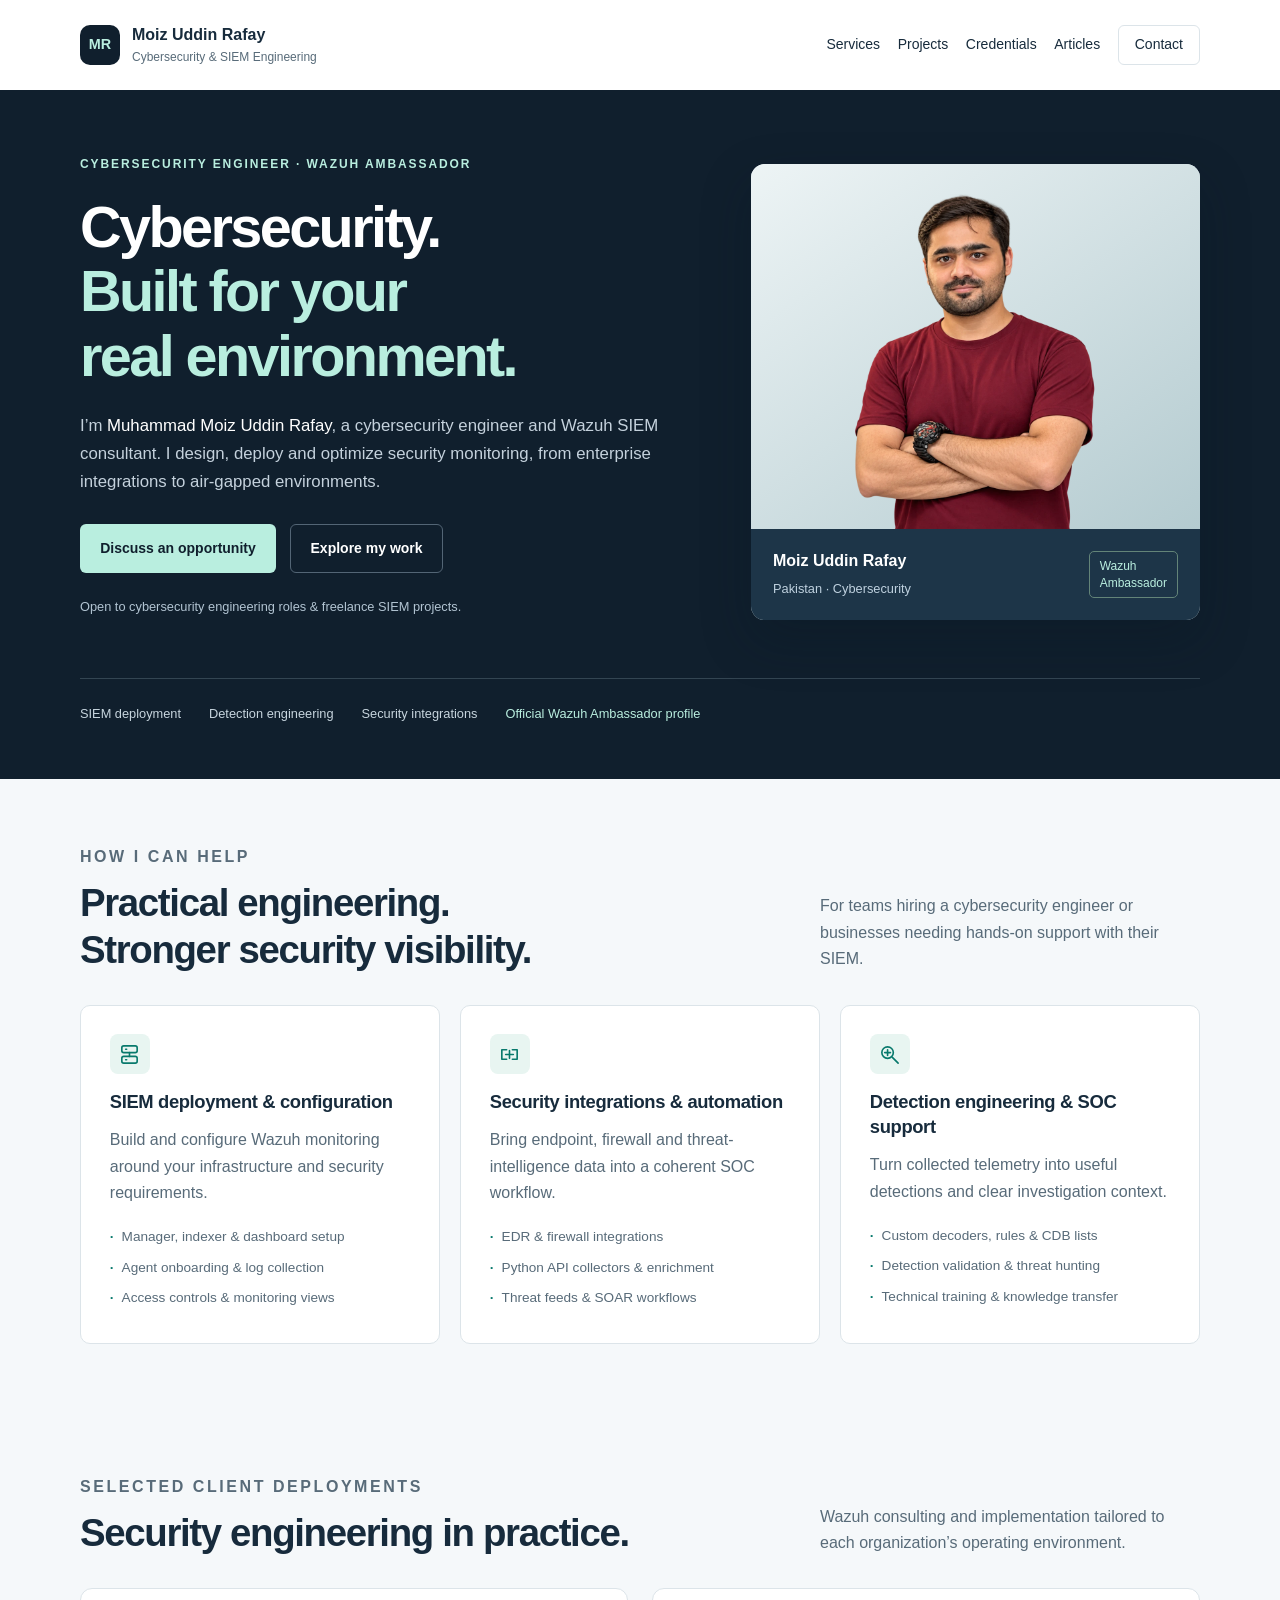
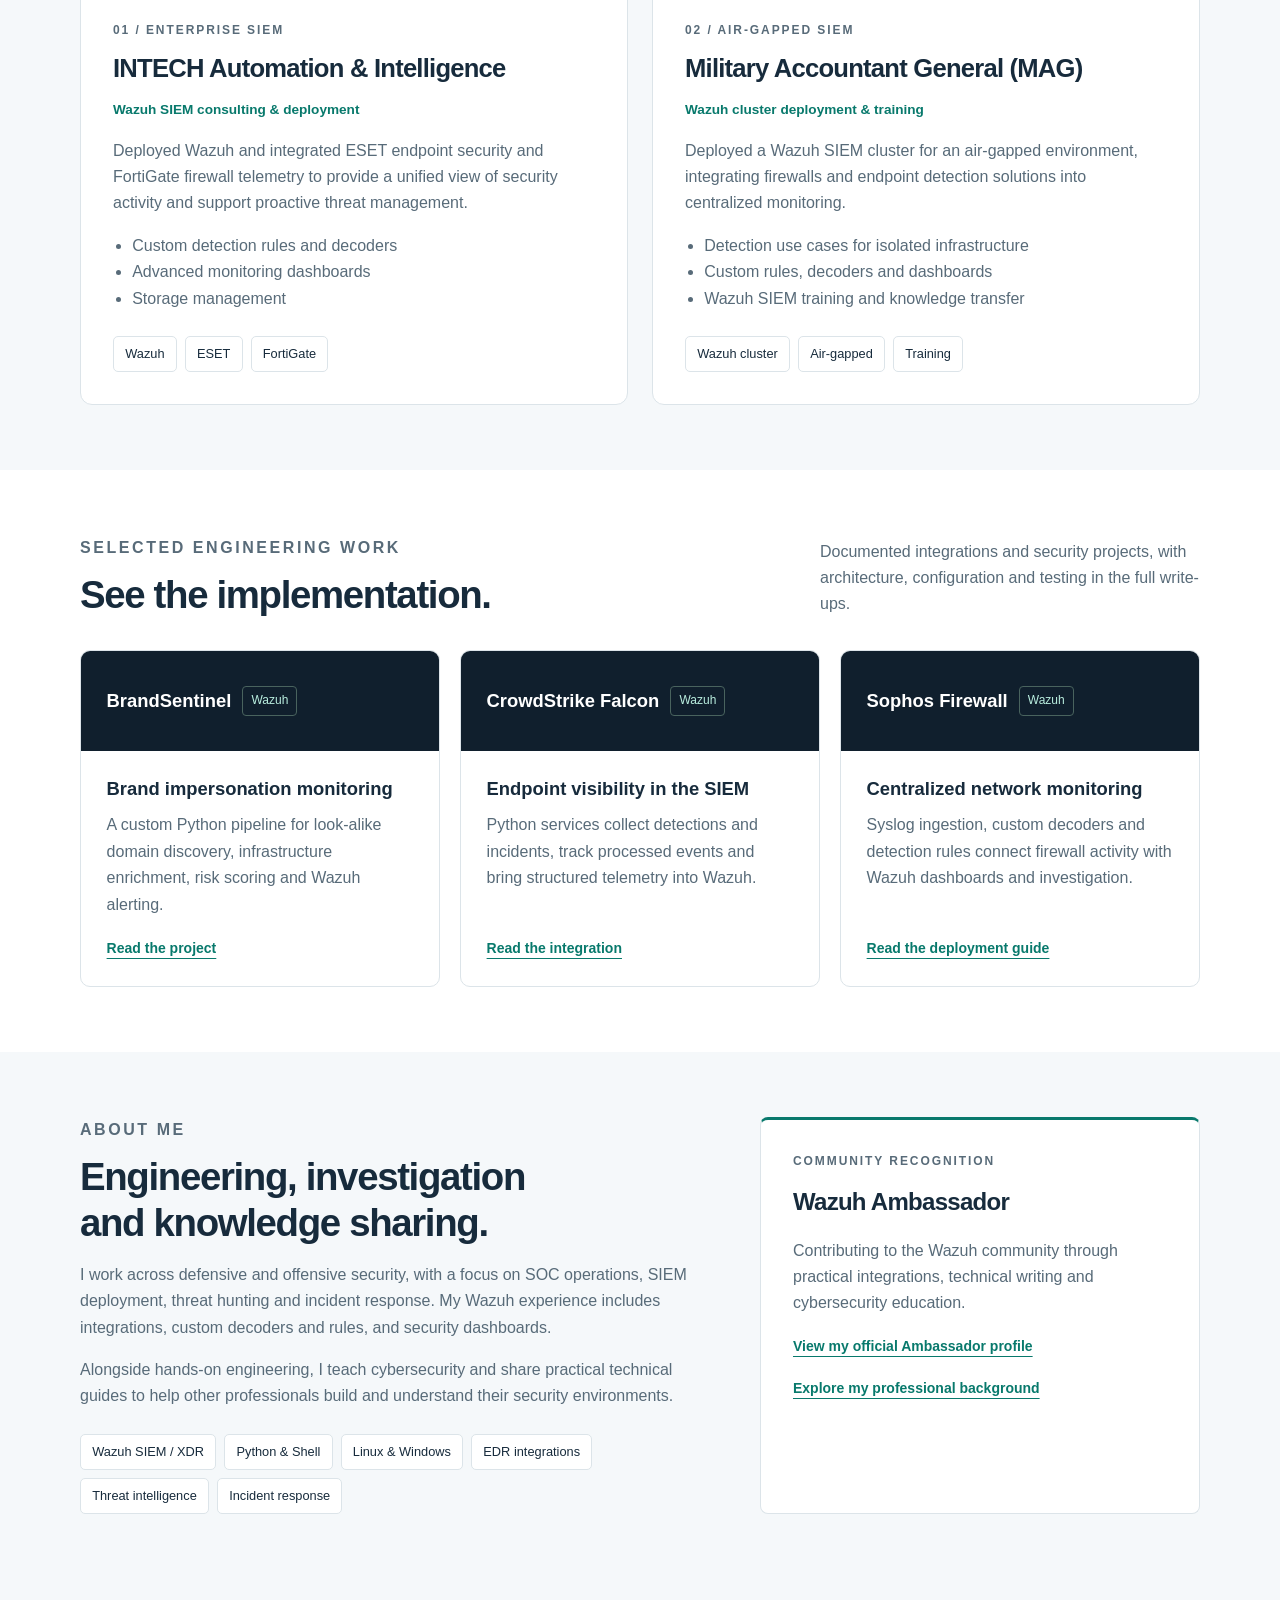
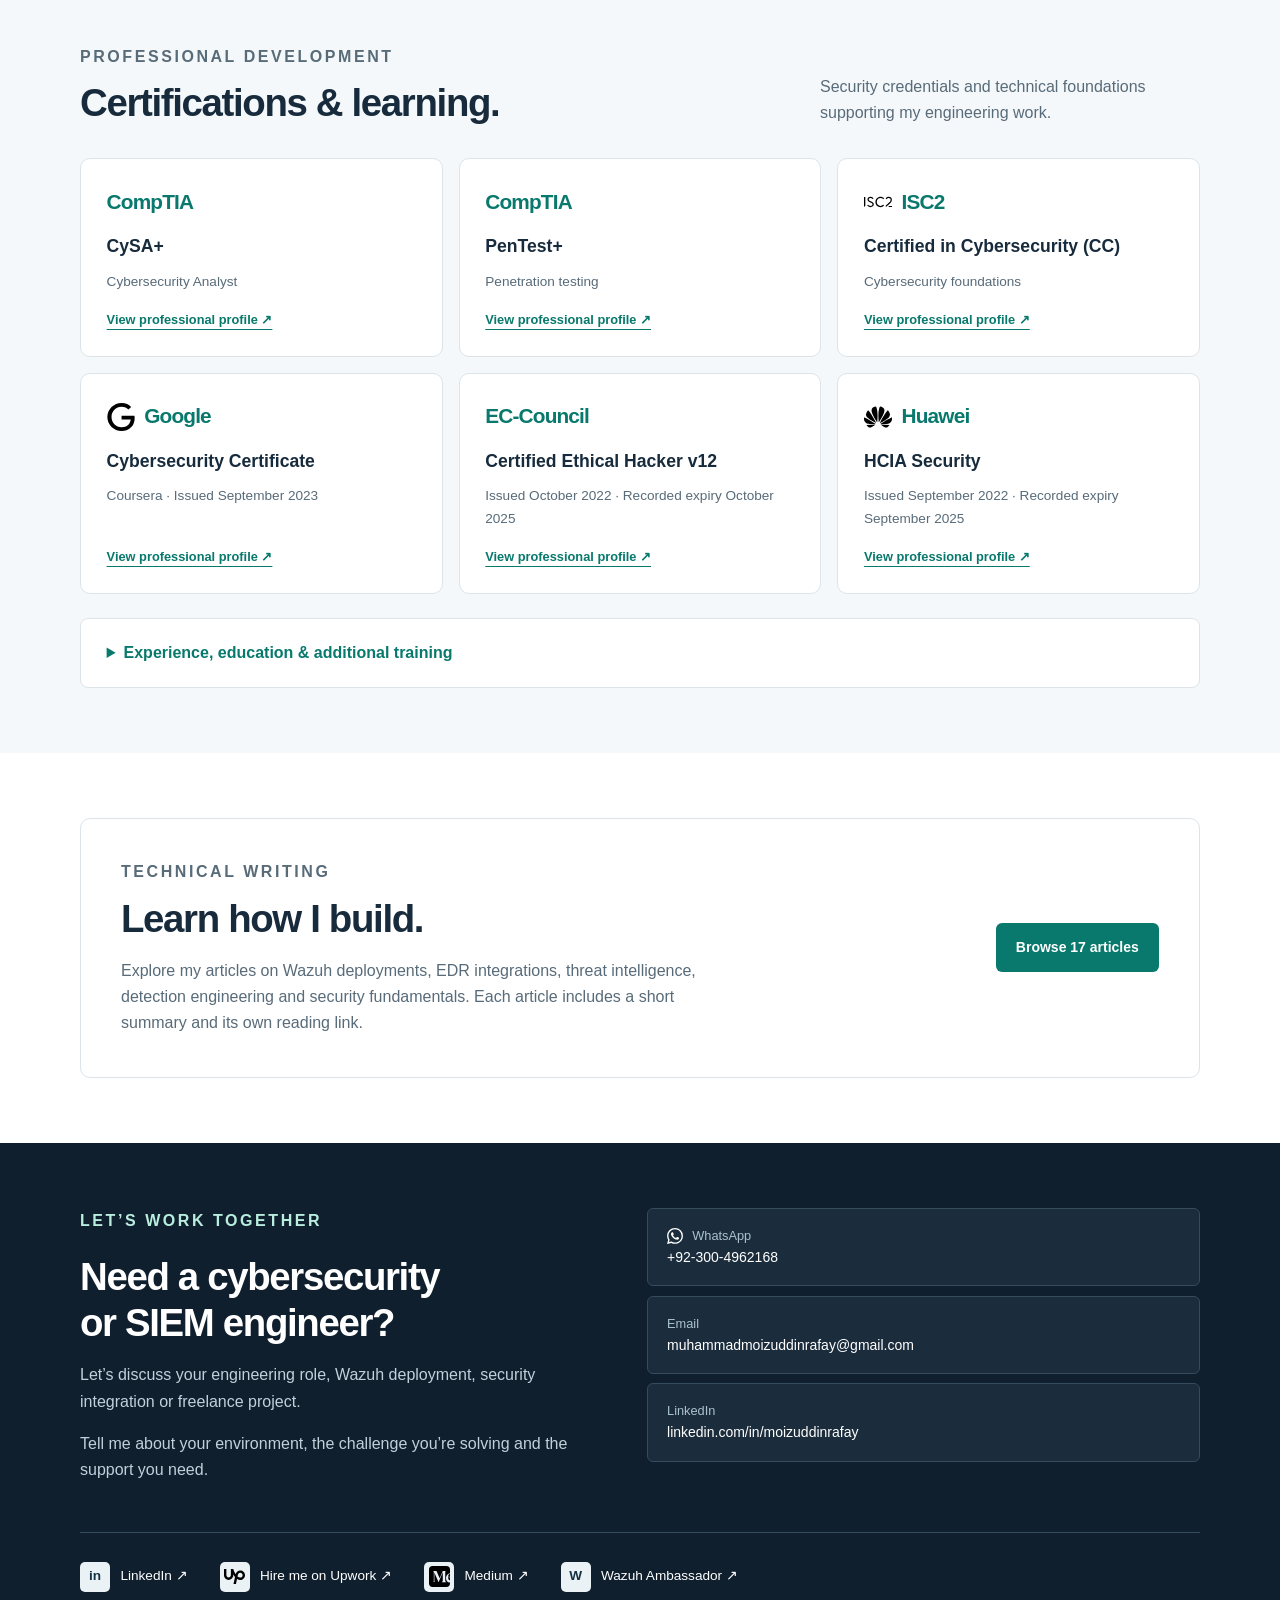
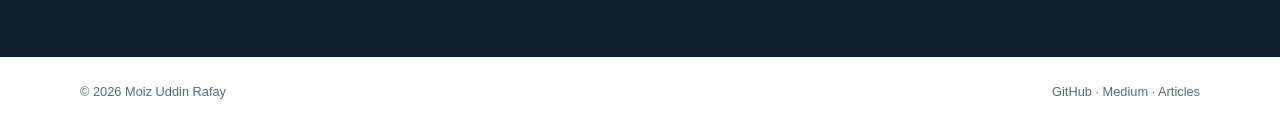
==== commit 09b4a3e9: "Polish project navigation and Medium article labeling" ====
--- a/index.html
+++ b/index.html
@@ -4,7 +4,7 @@
 <header class="site-header wrap"><a class="brand" href="index.html"><span class="monogram">MR</span><span class="brand-name">Moiz Uddin Rafay<small>Cybersecurity & SIEM Engineering</small></span></a><nav aria-label="Main navigation"><a href="#services">Services</a><a href="#work">Projects</a><a href="#credentials">Credentials</a><a href="articles.html">Articles</a><a class="nav-contact" href="#contact">Contact</a></nav></header>
 <main id="main"><section class="hero"><div class="wrap"><div class="hero-grid"><div><p class="eyebrow">Cybersecurity engineer · Wazuh Ambassador</p><h1>Cybersecurity.<br><span>Built for your<br>real environment.</span></h1><p class="hero-intro">I’m <strong>Muhammad Moiz Uddin Rafay</strong>, a cybersecurity engineer and Wazuh SIEM consultant. I design, deploy and optimize security monitoring, from enterprise integrations to air-gapped environments.</p><div class="actions"><a class="button" href="mailto:muhammadmoizuddinrafay@gmail.com">Discuss an opportunity</a><a class="button secondary" href="#work">Explore my work</a></div><p class="availability">Open to cybersecurity engineering roles & freelance SIEM projects.</p></div><div class="portrait-card"><img src="assets/moiz-rafay.webp" width="500" height="500" alt="Muhammad Moiz Uddin Rafay" fetchpriority="high"><div class="portrait-caption"><div><strong>Moiz Uddin Rafay</strong><span>Pakistan · Cybersecurity</span></div><a class="ambassador-label" href="https://wazuh.com/ambassadors/muhammad-moiz-ud-din-rafay/">Wazuh<br>Ambassador</a></div></div></div><div class="hero-note"><span>SIEM deployment</span><span>Detection engineering</span><span>Security integrations</span><a href="https://wazuh.com/ambassadors/muhammad-moiz-ud-din-rafay/">Official Wazuh Ambassador profile</a></div></div></section>
 <section id="services" class="section soft"><div class="wrap"><div class="section-head"><div><p class="eyebrow">How I can help</p><h2>Practical engineering.<br>Stronger security visibility.</h2></div><p>For teams hiring a cybersecurity engineer or businesses needing hands-on support with their SIEM.</p></div><div class="services"><article class="card"><div class="icon" aria-hidden="true"><svg viewBox="0 0 24 24"><rect x="4" y="3" width="16" height="7" rx="2"/><rect x="4" y="14" width="16" height="7" rx="2"/><path d="M8 6.5h1M8 17.5h1M12 10v4"/></svg></div><h3>SIEM deployment & configuration</h3><p>Build and configure Wazuh monitoring around your infrastructure and security requirements.</p><ul class="small-list"><li>Manager, indexer & dashboard setup</li><li>Agent onboarding & log collection</li><li>Access controls & monitoring views</li></ul></article><article class="card"><div class="icon" aria-hidden="true"><svg viewBox="0 0 24 24"><path d="M9 7H4v10h5M15 7h5v10h-5M8 12h8M12 8v8"/></svg></div><h3>Security integrations & automation</h3><p>Bring endpoint, firewall and threat-intelligence data into a coherent SOC workflow.</p><ul class="small-list"><li>EDR & firewall integrations</li><li>Python API collectors & enrichment</li><li>Threat feeds & SOAR workflows</li></ul></article><article class="card"><div class="icon" aria-hidden="true"><svg viewBox="0 0 24 24"><circle cx="10" cy="10" r="6"/><path d="m15 15 6 6M7 10h6M10 7v6"/></svg></div><h3>Detection engineering & SOC support</h3><p>Turn collected telemetry into useful detections and clear investigation context.</p><ul class="small-list"><li>Custom decoders, rules & CDB lists</li><li>Detection validation & threat hunting</li><li>Technical training & knowledge transfer</li></ul></article></div></div></section>
-<section class="section soft"><div class="wrap"><div class="section-head"><div><p class="eyebrow">Selected client deployments</p><h2>Security engineering in practice.</h2></div><p>Wazuh consulting and implementation tailored to each organization’s operating environment.</p></div><div class="client-grid"><article class="client-project"><p class="eyebrow">01 / Enterprise SIEM</p><h3>INTECH Automation & Intelligence</h3><p class="project-role">Wazuh SIEM consulting & deployment</p><p>Deployed Wazuh and integrated ESET endpoint security and FortiGate firewall telemetry to provide a unified view of security activity and support proactive threat management.</p><ul><li>Custom detection rules and decoders</li><li>Advanced monitoring dashboards</li><li>Storage management</li></ul><div class="skill-tags"><span>Wazuh</span><span>ESET</span><span>FortiGate</span></div></article><article class="client-project"><p class="eyebrow">02 / Air-gapped SIEM</p><h3>Military Accountant General (MAG)</h3><p class="project-role">Wazuh cluster deployment & training</p><p>Deployed a Wazuh SIEM cluster for an air-gapped environment, integrating firewalls and endpoint detection solutions into centralized monitoring.</p><ul><li>Detection use cases for isolated infrastructure</li><li>Custom rules, decoders and dashboards</li><li>Wazuh SIEM training and knowledge transfer</li></ul><div class="skill-tags"><span>Wazuh cluster</span><span>Air-gapped</span><span>Training</span></div></article></div></div></section><section id="work" class="section"><div class="wrap"><div class="section-head"><div><p class="eyebrow">Selected engineering work</p><h2>See the implementation.</h2></div><p>Documented integrations and security projects, with architecture, configuration and testing in the full write-ups.</p></div><div class="project-grid"><article class="project"><div class="project-top"><strong>BrandSentinel</strong><span>Wazuh</span></div><div class="project-body"><h3>Brand impersonation monitoring</h3><p>A custom Python pipeline for look-alike domain discovery, infrastructure enrichment, risk scoring and Wazuh alerting.</p><a class="link" href="https://moizuddinrafay.medium.com/brandsentinel-building-an-automated-brand-impersonation-and-typosquatting-detection-integration-59d1b79fe657">Read the project</a></div></article><article class="project"><div class="project-top"><strong>CrowdStrike Falcon</strong><span>Wazuh</span></div><div class="project-body"><h3>Endpoint visibility in the SIEM</h3><p>Python services collect detections and incidents, track processed events and bring structured telemetry into Wazuh.</p><a class="link" href="https://moizuddinrafay.medium.com/crowdstrike-falcon-edr-integration-with-wazuh-siem-a09bfdbc76fd">Read the integration</a></div></article><article class="project"><div class="project-top"><strong>Sophos Firewall</strong><span>Wazuh</span></div><div class="project-body"><h3>Centralized network monitoring</h3><p>Syslog ingestion, custom decoders and detection rules connect firewall activity with Wazuh dashboards and investigation.</p><a class="link" href="https://moizuddinrafay.medium.com/sophos-firewall-integration-with-wazuh-siem-49fbda67f73b">Read the deployment guide</a></div></article></div></div></section>
+<section id="work" class="section soft"><div class="wrap"><div class="section-head"><div><p class="eyebrow">Selected client deployments</p><h2>Security engineering in practice.</h2></div><p>Wazuh consulting and implementation tailored to each organization’s operating environment.</p></div><div class="client-grid"><article class="client-project"><p class="eyebrow">01 / Enterprise SIEM</p><h3>INTECH Automation & Intelligence</h3><p class="project-role">Wazuh SIEM consulting & deployment</p><p>Deployed Wazuh and integrated ESET endpoint security and FortiGate firewall telemetry to provide a unified view of security activity and support proactive threat management.</p><ul><li>Custom detection rules and decoders</li><li>Advanced monitoring dashboards</li><li>Storage management</li></ul><div class="skill-tags"><span>Wazuh</span><span>ESET</span><span>FortiGate</span></div></article><article class="client-project"><p class="eyebrow">02 / Air-gapped SIEM</p><h3>Military Accountant General (MAG)</h3><p class="project-role">Wazuh cluster deployment & training</p><p>Deployed a Wazuh SIEM cluster for an air-gapped environment, integrating firewalls and endpoint detection solutions into centralized monitoring.</p><ul><li>Detection use cases for isolated infrastructure</li><li>Custom rules, decoders and dashboards</li><li>Wazuh SIEM training and knowledge transfer</li></ul><div class="skill-tags"><span>Wazuh cluster</span><span>Air-gapped</span><span>Training</span></div></article></div></div></section><section id="integrations" class="section"><div class="wrap"><div class="section-head"><div><p class="eyebrow">Selected engineering work</p><h2>See the implementation.</h2></div><p>Documented integrations and security projects, with architecture, configuration and testing in the full write-ups.</p></div><div class="project-grid"><article class="project"><div class="project-top"><strong>BrandSentinel</strong><span>Wazuh</span></div><div class="project-body"><h3>Brand impersonation monitoring</h3><p>A custom Python pipeline for look-alike domain discovery, infrastructure enrichment, risk scoring and Wazuh alerting.</p><a class="link" href="https://moizuddinrafay.medium.com/brandsentinel-building-an-automated-brand-impersonation-and-typosquatting-detection-integration-59d1b79fe657">Read the project</a></div></article><article class="project"><div class="project-top"><strong>CrowdStrike Falcon</strong><span>Wazuh</span></div><div class="project-body"><h3>Endpoint visibility in the SIEM</h3><p>Python services collect detections and incidents, track processed events and bring structured telemetry into Wazuh.</p><a class="link" href="https://moizuddinrafay.medium.com/crowdstrike-falcon-edr-integration-with-wazuh-siem-a09bfdbc76fd">Read the integration</a></div></article><article class="project"><div class="project-top"><strong>Sophos Firewall</strong><span>Wazuh</span></div><div class="project-body"><h3>Centralized network monitoring</h3><p>Syslog ingestion, custom decoders and detection rules connect firewall activity with Wazuh dashboards and investigation.</p><a class="link" href="https://moizuddinrafay.medium.com/sophos-firewall-integration-with-wazuh-siem-49fbda67f73b">Read the deployment guide</a></div></article></div></div></section>
 <section id="about" class="section soft"><div class="wrap about-grid"><div><p class="eyebrow">About me</p><h2>Engineering, investigation<br>and knowledge sharing.</h2><p>I work across defensive and offensive security, with a focus on SOC operations, SIEM deployment, threat hunting and incident response. My Wazuh experience includes integrations, custom decoders and rules, and security dashboards.</p><p>Alongside hands-on engineering, I teach cybersecurity and share practical technical guides to help other professionals build and understand their security environments.</p><div class="skill-tags"><span>Wazuh SIEM / XDR</span><span>Python & Shell</span><span>Linux & Windows</span><span>EDR integrations</span><span>Threat intelligence</span><span>Incident response</span></div></div><aside class="ambassador"><p class="eyebrow">Community recognition</p><h3>Wazuh Ambassador</h3><p>Contributing to the Wazuh community through practical integrations, technical writing and cybersecurity education.</p><a class="link" href="https://wazuh.com/ambassadors/muhammad-moiz-ud-din-rafay/">View my official Ambassador profile</a><p><a class="link" href="https://linkedin.com/in/moizuddinrafay">Explore my professional background</a></p></aside></div></section>
 <section id="credentials" class="section soft"><div class="wrap"><div class="section-head"><div><p class="eyebrow">Professional development</p><h2>Certifications & learning.</h2></div><p>Security credentials and technical foundations supporting my engineering work.</p></div><div class="credentials-grid"><article class="credential"><div class="issuer">CompTIA</div><h3>CySA+</h3><p>Cybersecurity Analyst</p><a class="link" href="https://linkedin.com/in/moizuddinrafay">View professional profile ↗</a></article><article class="credential"><div class="issuer">CompTIA</div><h3>PenTest+</h3><p>Penetration testing</p><a class="link" href="https://linkedin.com/in/moizuddinrafay">View professional profile ↗</a></article><article class="credential"><div class="issuer"><img src="assets/isc2.svg" alt="" width="28" height="28"> ISC2</div><h3>Certified in Cybersecurity (CC)</h3><p>Cybersecurity foundations</p><a class="link" href="https://linkedin.com/in/moizuddinrafay">View professional profile ↗</a></article><article class="credential"><div class="issuer"><img src="assets/google.svg" alt="" width="28" height="28"> Google</div><h3>Cybersecurity Certificate</h3><p>Coursera · Issued September 2023</p><a class="link" href="https://linkedin.com/in/moizuddinrafay">View professional profile ↗</a></article><article class="credential"><div class="issuer">EC-Council</div><h3>Certified Ethical Hacker v12</h3><p>Issued October 2022 · Recorded expiry October 2025</p><a class="link" href="https://linkedin.com/in/moizuddinrafay">View professional profile ↗</a></article><article class="credential"><div class="issuer"><img src="assets/huawei.svg" alt="" width="28" height="28"> Huawei</div><h3>HCIA Security</h3><p>Issued September 2022 · Recorded expiry September 2025</p><a class="link" href="https://linkedin.com/in/moizuddinrafay">View professional profile ↗</a></article></div><details class="background"><summary>Experience, education & additional training</summary><div class="background-grid"><div><h3>Professional experience</h3><ul><li><strong>Pak Elektron Limited</strong> — Cyber Security Professional</li><li><strong>RedSecLabs</strong> — Senior Cybersecurity Specialist</li><li><strong>IT Fortress</strong> — Senior Cybersecurity Specialist</li><li><strong>INSERITO</strong> — Lead Cybersecurity & Ethical Hacking Instructor</li></ul><a class="link" href="https://linkedin.com/in/moizuddinrafay">Full career history on LinkedIn ↗</a><h3>Education & languages</h3><p>Virtual University of Pakistan<br>English, Urdu and Punjabi</p></div><div><h3>Technical learning</h3><ul><li>Programming Essentials in Python — Cisco Networking Academy, January 2023</li><li>Linux Essentials — Cisco Networking Academy, December 2022</li><li>Networking Essentials — Cisco, December 2022</li><li>Introduction to Cybersecurity — Cisco Networking Academy, October 2022</li><li>Cybersecurity Essentials — Cisco Networking Academy, September 2022</li><li>Huawei Cloud Computing — June 2022; recorded expiry June 2025</li></ul></div></div></details></div></section><section class="section"><div class="wrap writing-banner"><div><p class="eyebrow">Technical writing</p><h2>Learn how I build.</h2><p>Explore my articles on Wazuh deployments, EDR integrations, threat intelligence, detection engineering and security fundamentals. Each article includes a short summary and its own reading link.</p></div><a class="button" href="articles.html">Browse 17 articles</a></div></section>
 <section id="contact" class="contact-section"><div class="wrap contact-grid"><div><p class="eyebrow">Let’s work together</p><h2>Need a cybersecurity<br>or SIEM engineer?</h2><p>Let’s discuss your engineering role, Wazuh deployment, security integration or freelance project.</p><p>Tell me about your environment, the challenge you’re solving and the support you need.</p></div><div class="contacts"><a class="contact-link" href="https://wa.me/923004962168"><small><img src="assets/whatsapp.svg" alt="" width="16" height="16"> WhatsApp</small><strong>+92-300-4962168</strong></a><a class="contact-link" href="mailto:muhammadmoizuddinrafay@gmail.com"><small>Email</small><strong>muhammadmoizuddinrafay@gmail.com</strong></a><a class="contact-link" href="https://linkedin.com/in/moizuddinrafay"><small>LinkedIn</small><strong>linkedin.com/in/moizuddinrafay</strong></a></div></div><div class="wrap profile-strip" aria-label="Professional profiles"><a href="https://linkedin.com/in/moizuddinrafay"><span class="profile-logo">in</span>LinkedIn ↗</a><a href="https://www.upwork.com/freelancers/~01a6d8c113b2957d8a"><span class="profile-logo"><img src="assets/upwork.svg" alt="" width="21" height="21"></span>Hire me on Upwork ↗</a><a href="https://medium.com/@moizuddinrafay"><span class="profile-logo"><img src="assets/medium.svg" alt="" width="21" height="21"></span>Medium ↗</a><a href="https://wazuh.com/ambassadors/muhammad-moiz-ud-din-rafay/"><span class="profile-logo">W</span>Wazuh Ambassador ↗</a></div></section></main>
--- a/style.css
+++ b/style.css
@@ -3,3 +3,4 @@
 /* Updated professional portfolio */
 .hero-grid{grid-template-columns:1.35fr 1fr;gap:4rem}.portrait-card{border:0;background:#d9e6e9;border-radius:14px;box-shadow:0 20px 50px #07162244}.portrait-card img{height:365px;object-fit:contain;object-position:center bottom;background:linear-gradient(145deg,#edf4f5,#b4cbd0);padding-top:20px}.portrait-caption{background:#1d3548}.hero h1{font-size:clamp(2.65rem,4.5vw,4rem)}.client-grid,.background-grid{display:grid;grid-template-columns:1fr 1fr;gap:1.5rem}.client-project{border:1px solid var(--line);border-radius:12px;padding:2rem;background:#fff}.client-project h3{font-size:1.6rem;line-height:1.3;letter-spacing:-.03em;margin:.7rem 0}.project-role{font-weight:700;color:var(--teal)!important;font-size:.85rem}.client-project p,.client-project li{color:var(--muted)}.client-project ul{padding-left:1.2rem}.credentials-grid{display:grid;grid-template-columns:repeat(3,1fr);gap:1rem}.credential{border:1px solid var(--line);border-radius:10px;padding:1.6rem;background:white;display:flex;flex-direction:column;align-items:flex-start}.issuer{color:var(--teal);font-weight:800;font-size:1.3rem;letter-spacing:-.04em}.credential h3{font-size:1.1rem;margin:.8rem 0 .3rem}.credential p{font-size:.85rem;color:var(--muted);margin:.3rem 0 1rem}.credential .link{margin-top:auto;font-size:.8rem}.background{margin-top:1.5rem;border:1px solid var(--line);border-radius:8px;padding:1.3rem 1.6rem;background:white}.background summary{cursor:pointer;font-weight:700;color:var(--teal)}.background-grid{margin-top:1rem;gap:2rem}.background-grid h3{font-size:1.1rem}.background-grid li,.background-grid p{font-size:.9rem;color:var(--muted);margin-bottom:.6rem}.background-grid ul{padding-left:1.1rem}.profile-strip{display:flex;flex-wrap:wrap;gap:2rem;border-top:1px solid #354b5e;padding-top:1.8rem;margin-top:2rem}.profile-strip a{display:flex;align-items:center;gap:.65rem;font-size:.85rem}.profile-logo{width:30px;height:30px;border-radius:5px;background:#eaf2f5;color:#163245;display:grid;place-items:center;font-weight:800}.contacts .contact-link{display:block}.contacts .contact-link strong,.contacts .contact-link small{display:block}.site-header nav{gap:1.1rem}@media(max-width:900px){.hero-grid{gap:2rem}.portrait-card img{height:320px}.credentials-grid{grid-template-columns:repeat(2,1fr)}}@media(max-width:620px){.hero-grid,.client-grid,.background-grid{grid-template-columns:1fr}.portrait-card{max-width:400px}.portrait-card img{height:340px}.credentials-grid{grid-template-columns:1fr 1fr;gap:.65rem}.credential{padding:1rem}.credential h3{font-size:.95rem}.issuer{font-size:1.1rem}.profile-strip{gap:1rem}.site-header{flex-wrap:wrap}.brand-name{max-width:none}.site-header nav{width:100%;justify-content:space-between;gap:.5rem}.client-project{padding:1.5rem}}@media(max-width:360px){.credentials-grid{grid-template-columns:1fr}}
 .issuer{display:flex;align-items:center;gap:.6rem}.contacts small img{filter:invert(1);vertical-align:middle;margin-right:.35rem}
+.portrait-card img{object-fit:contain!important;padding:30px 12px 0!important;object-position:center bottom!important}
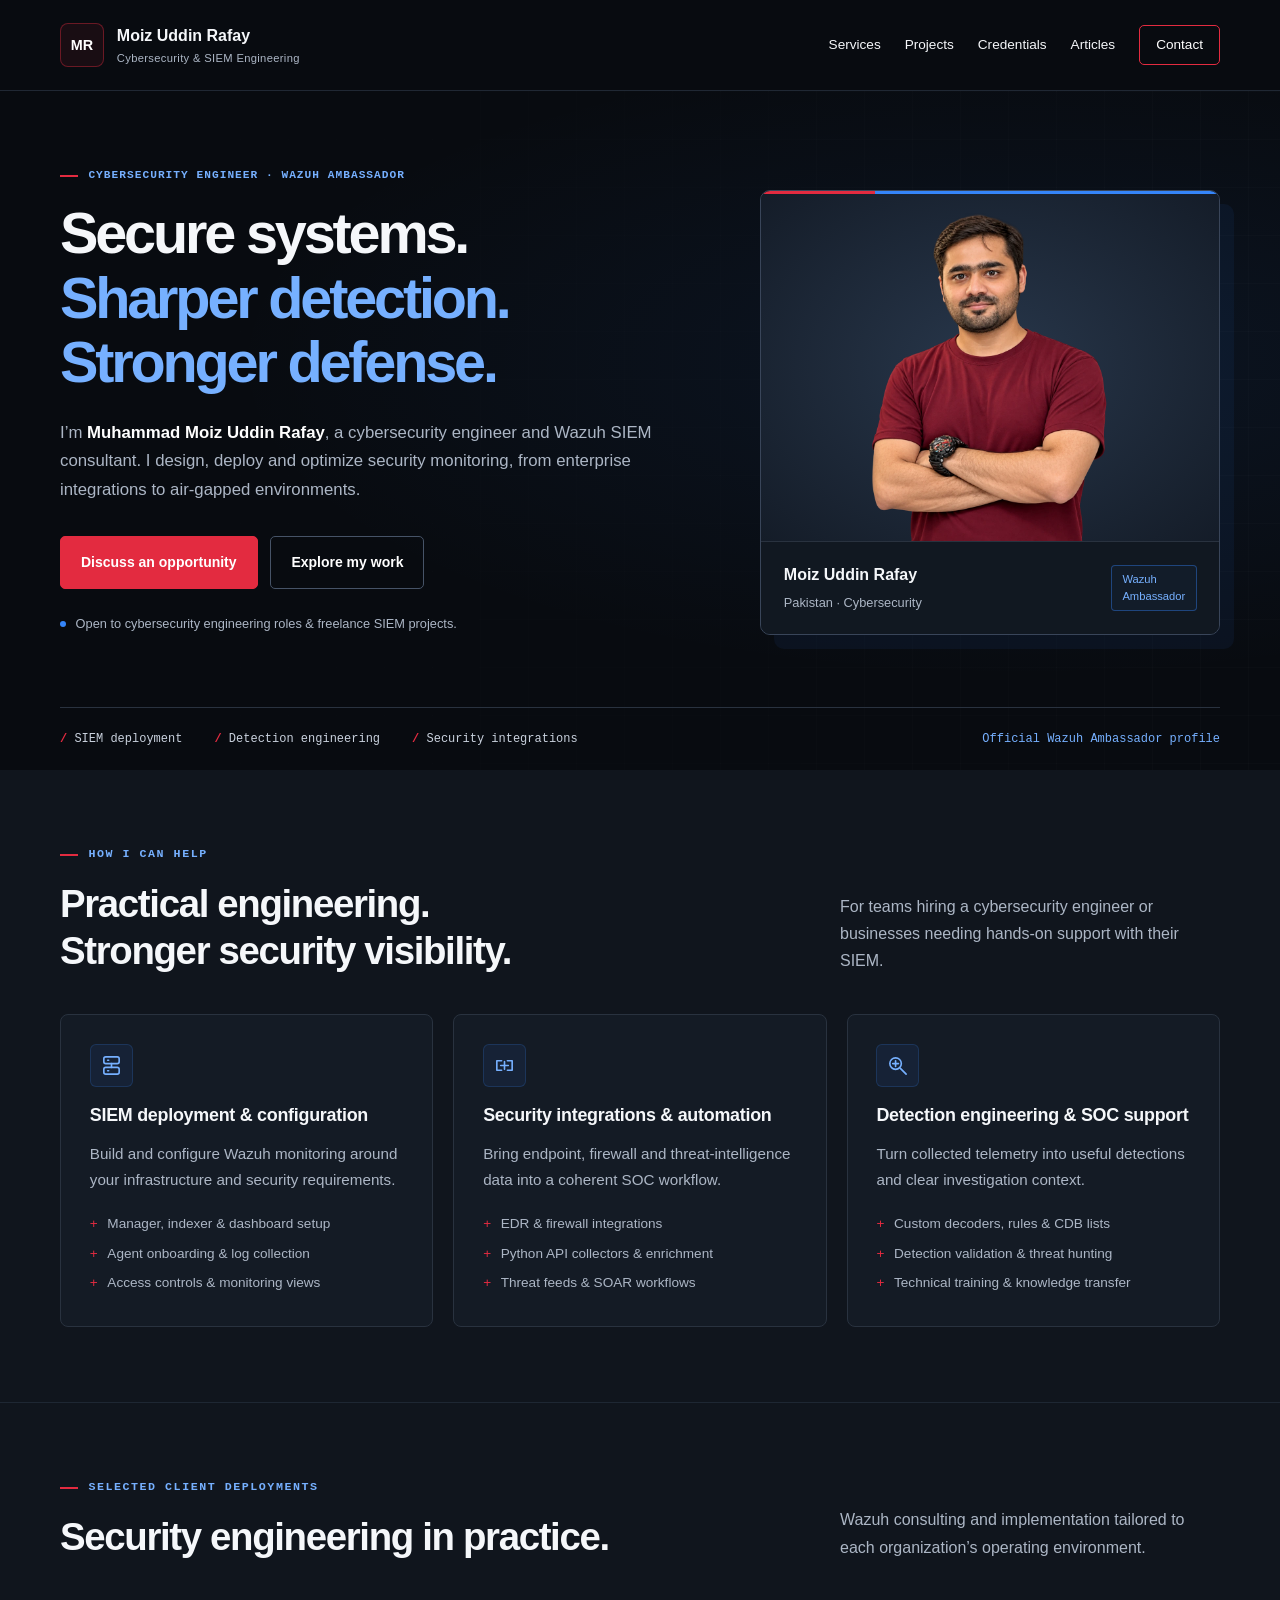
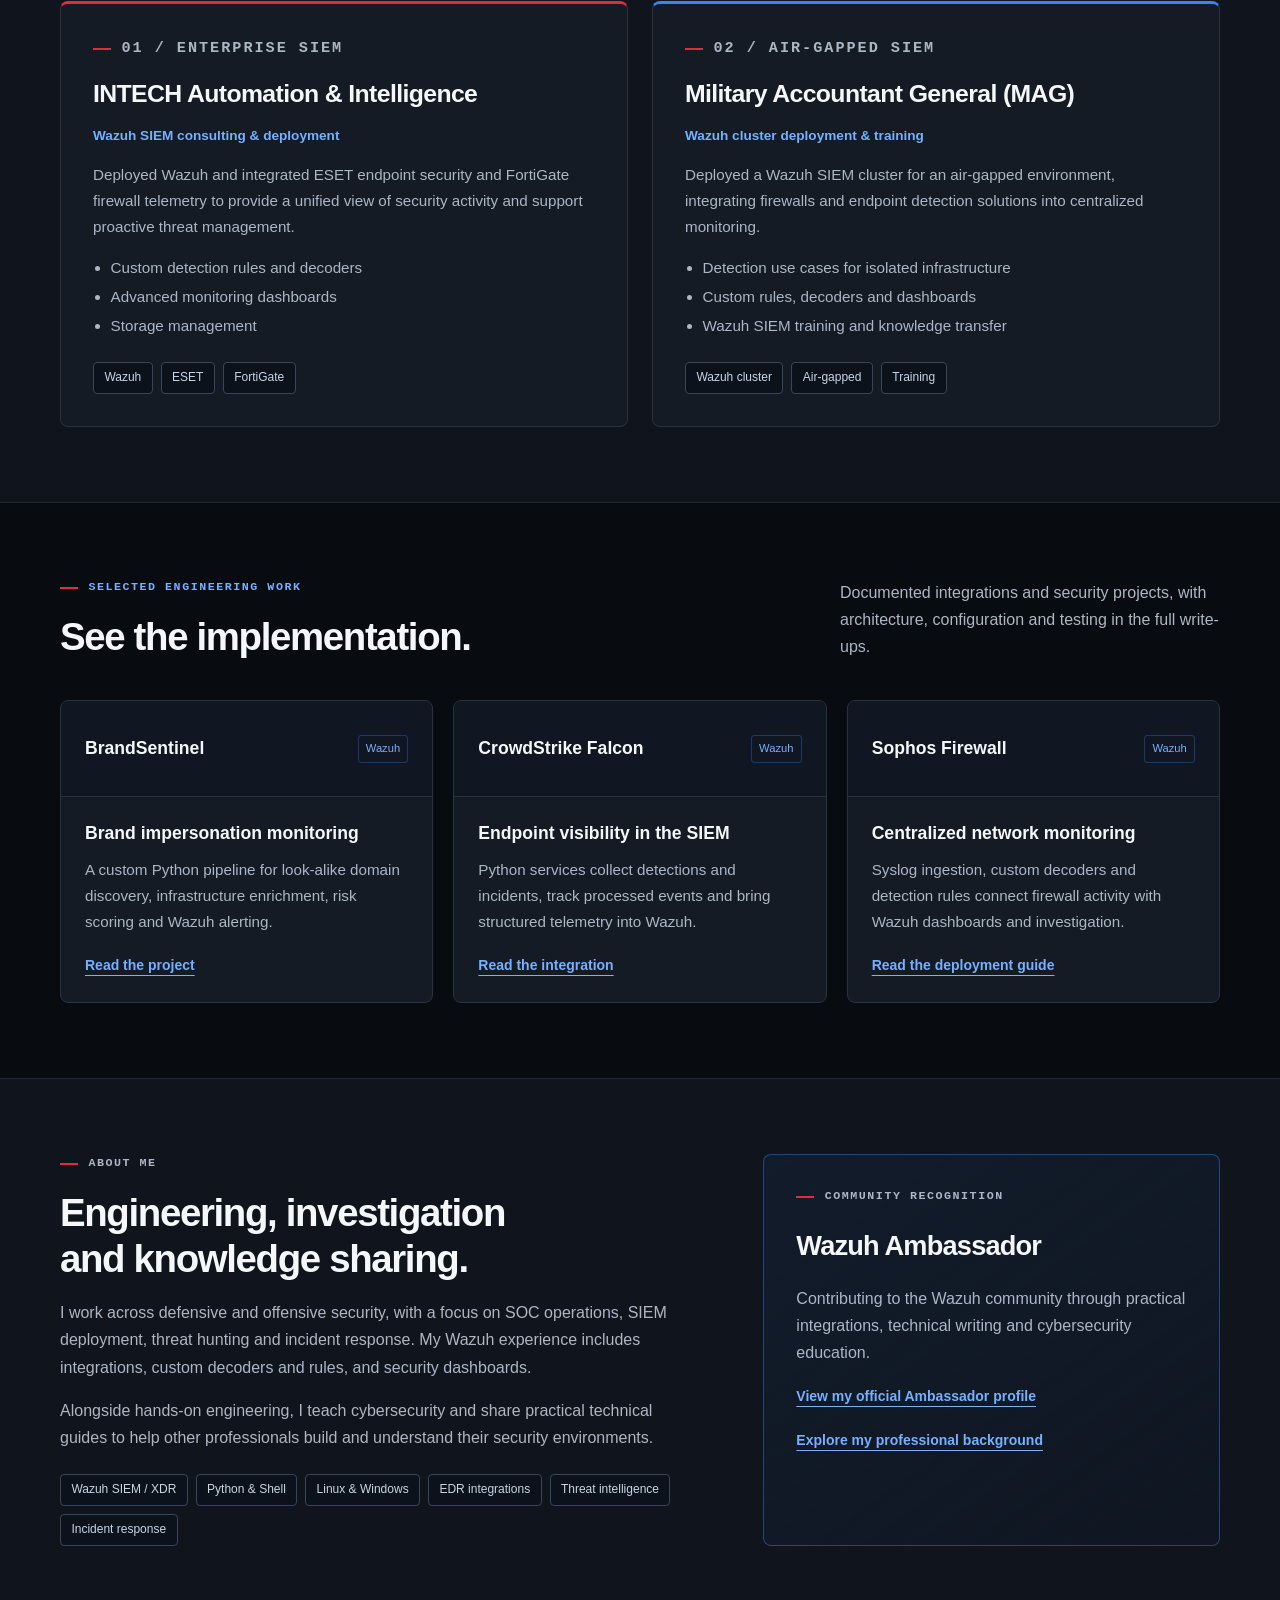
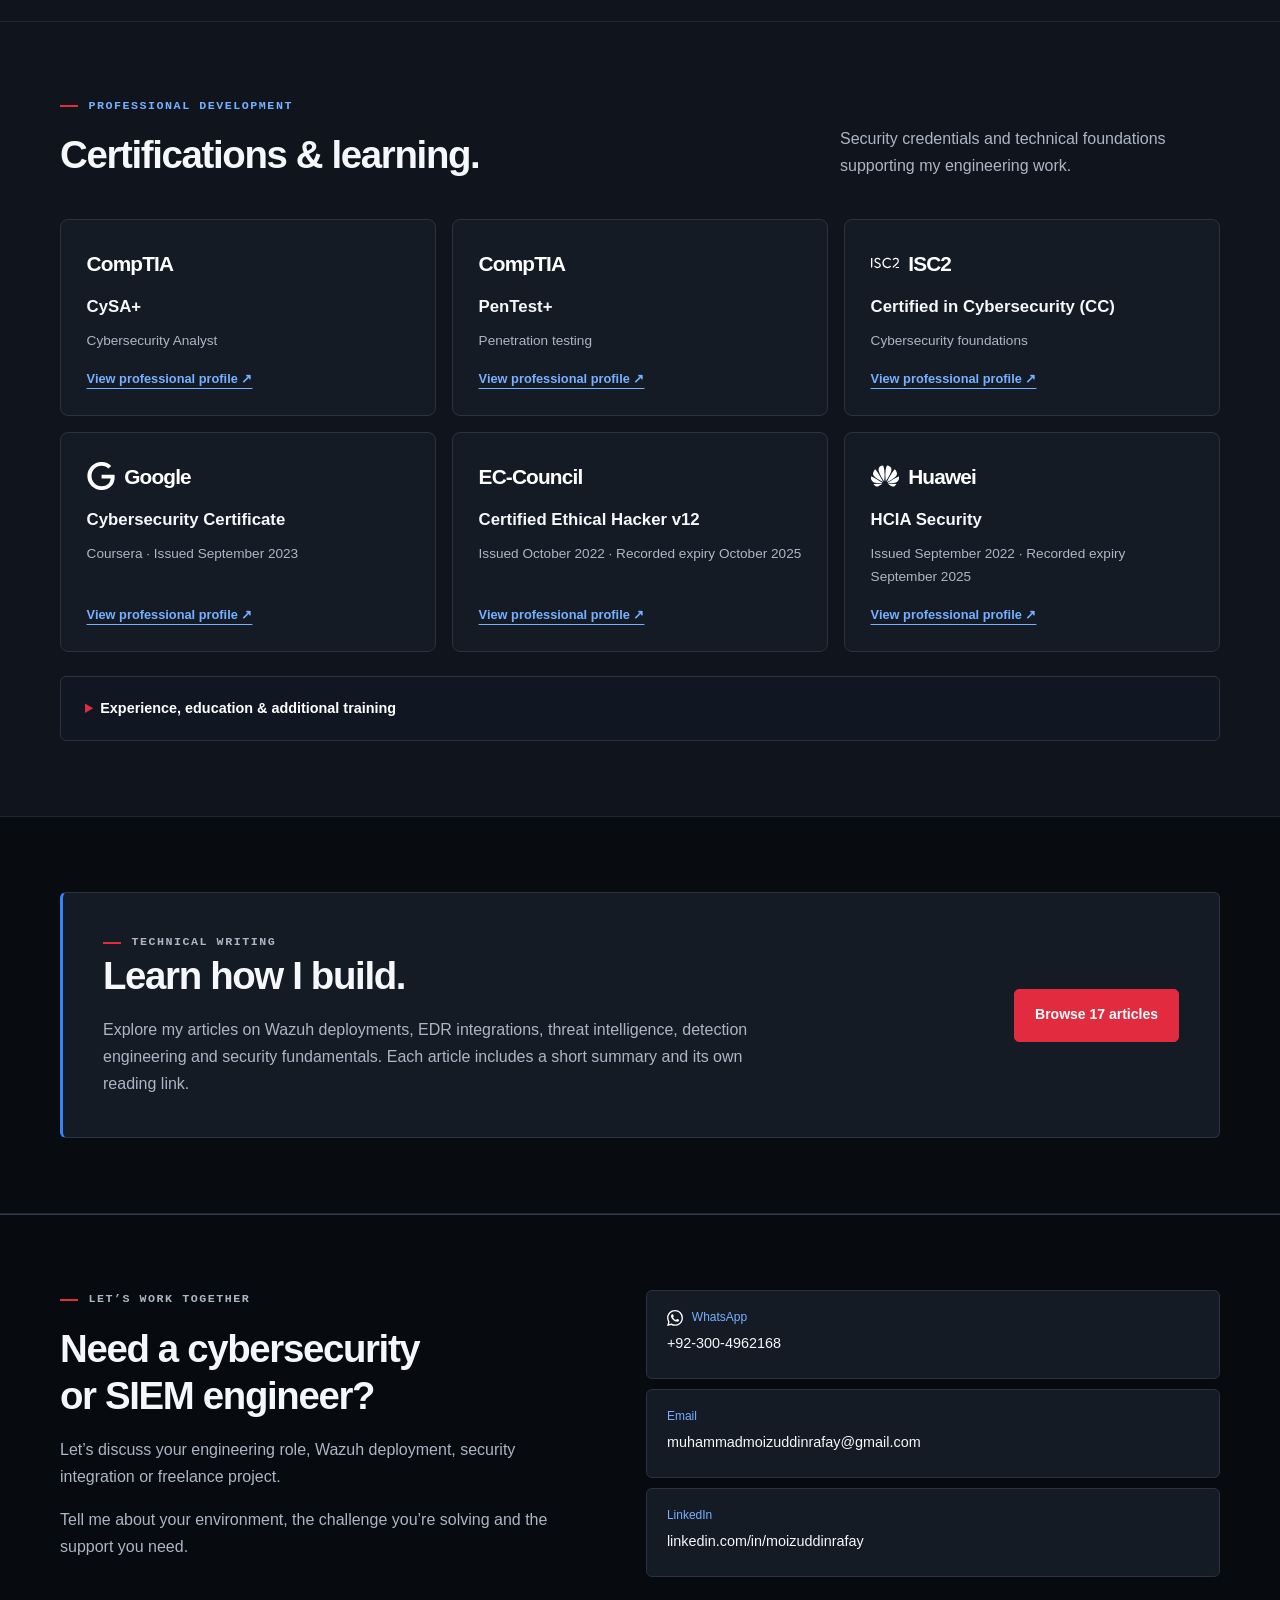
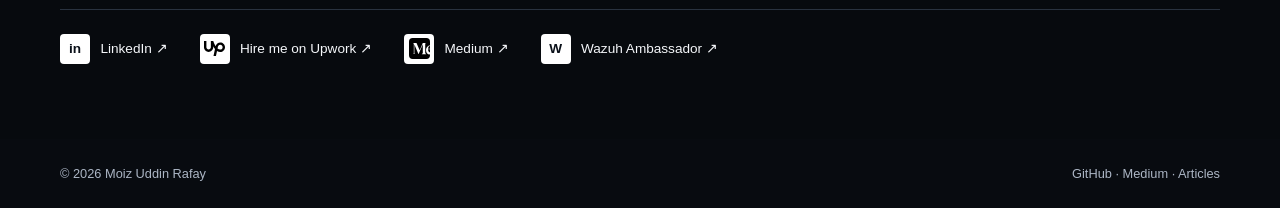
==== commit 84d03d8f: "Redesign portfolio with professional black, red, white and Wazuh blue cybersecurity theme" ====
--- a/index.html
+++ b/index.html
@@ -1,8 +1,8 @@
 <!doctype html>
-<html lang="en"><head><meta charset="utf-8"><meta name="viewport" content="width=device-width,initial-scale=1"><title>Moiz Uddin Rafay | Cybersecurity & SIEM Engineer</title><meta name="description" content="Cybersecurity and Wazuh SIEM engineering by Moiz Uddin Rafay. Explore integrations, detection engineering, technical articles and freelance services."><meta name="theme-color" content="#101f2d"><meta property="og:title" content="Moiz Uddin Rafay | Cybersecurity & SIEM Engineering"><meta property="og:description" content="Wazuh deployments, security integrations and detection engineering. Available for engineering roles and freelance projects."><meta property="og:type" content="website"><link rel="icon" href="assets/favicon.svg" type="image/svg+xml"><link rel="stylesheet" href="style.css"></head>
+<html lang="en"><head><meta charset="utf-8"><meta name="viewport" content="width=device-width,initial-scale=1"><title>Moiz Uddin Rafay | Cybersecurity & SIEM Engineer</title><meta name="description" content="Cybersecurity and Wazuh SIEM engineering by Moiz Uddin Rafay. Explore integrations, detection engineering, technical articles and freelance services."><meta name="theme-color" content="#080b10"><meta property="og:title" content="Moiz Uddin Rafay | Cybersecurity & SIEM Engineering"><meta property="og:description" content="Wazuh deployments, security integrations and detection engineering. Available for engineering roles and freelance projects."><meta property="og:type" content="website"><link rel="icon" href="assets/favicon.svg" type="image/svg+xml"><link rel="stylesheet" href="style.css?v=cyber-20261004"></head>
 <body><a class="skip" href="#main">Skip to content</a>
 <header class="site-header wrap"><a class="brand" href="index.html"><span class="monogram">MR</span><span class="brand-name">Moiz Uddin Rafay<small>Cybersecurity & SIEM Engineering</small></span></a><nav aria-label="Main navigation"><a href="#services">Services</a><a href="#work">Projects</a><a href="#credentials">Credentials</a><a href="articles.html">Articles</a><a class="nav-contact" href="#contact">Contact</a></nav></header>
-<main id="main"><section class="hero"><div class="wrap"><div class="hero-grid"><div><p class="eyebrow">Cybersecurity engineer · Wazuh Ambassador</p><h1>Cybersecurity.<br><span>Built for your<br>real environment.</span></h1><p class="hero-intro">I’m <strong>Muhammad Moiz Uddin Rafay</strong>, a cybersecurity engineer and Wazuh SIEM consultant. I design, deploy and optimize security monitoring, from enterprise integrations to air-gapped environments.</p><div class="actions"><a class="button" href="mailto:muhammadmoizuddinrafay@gmail.com">Discuss an opportunity</a><a class="button secondary" href="#work">Explore my work</a></div><p class="availability">Open to cybersecurity engineering roles & freelance SIEM projects.</p></div><div class="portrait-card"><img src="assets/moiz-rafay.webp" width="500" height="500" alt="Muhammad Moiz Uddin Rafay" fetchpriority="high"><div class="portrait-caption"><div><strong>Moiz Uddin Rafay</strong><span>Pakistan · Cybersecurity</span></div><a class="ambassador-label" href="https://wazuh.com/ambassadors/muhammad-moiz-ud-din-rafay/">Wazuh<br>Ambassador</a></div></div></div><div class="hero-note"><span>SIEM deployment</span><span>Detection engineering</span><span>Security integrations</span><a href="https://wazuh.com/ambassadors/muhammad-moiz-ud-din-rafay/">Official Wazuh Ambassador profile</a></div></div></section>
+<main id="main"><section class="hero"><div class="wrap"><div class="hero-grid"><div><p class="eyebrow">Cybersecurity engineer · Wazuh Ambassador</p><h1>Secure systems.<br><span>Sharper detection.<br>Stronger defense.</span></h1><p class="hero-intro">I’m <strong>Muhammad Moiz Uddin Rafay</strong>, a cybersecurity engineer and Wazuh SIEM consultant. I design, deploy and optimize security monitoring, from enterprise integrations to air-gapped environments.</p><div class="actions"><a class="button" href="mailto:muhammadmoizuddinrafay@gmail.com">Discuss an opportunity</a><a class="button secondary" href="#work">Explore my work</a></div><p class="availability">Open to cybersecurity engineering roles & freelance SIEM projects.</p></div><div class="portrait-card"><img src="assets/moiz-rafay.webp" width="500" height="500" alt="Muhammad Moiz Uddin Rafay" fetchpriority="high"><div class="portrait-caption"><div><strong>Moiz Uddin Rafay</strong><span>Pakistan · Cybersecurity</span></div><a class="ambassador-label" href="https://wazuh.com/ambassadors/muhammad-moiz-ud-din-rafay/">Wazuh<br>Ambassador</a></div></div></div><div class="hero-note"><span>SIEM deployment</span><span>Detection engineering</span><span>Security integrations</span><a href="https://wazuh.com/ambassadors/muhammad-moiz-ud-din-rafay/">Official Wazuh Ambassador profile</a></div></div></section>
 <section id="services" class="section soft"><div class="wrap"><div class="section-head"><div><p class="eyebrow">How I can help</p><h2>Practical engineering.<br>Stronger security visibility.</h2></div><p>For teams hiring a cybersecurity engineer or businesses needing hands-on support with their SIEM.</p></div><div class="services"><article class="card"><div class="icon" aria-hidden="true"><svg viewBox="0 0 24 24"><rect x="4" y="3" width="16" height="7" rx="2"/><rect x="4" y="14" width="16" height="7" rx="2"/><path d="M8 6.5h1M8 17.5h1M12 10v4"/></svg></div><h3>SIEM deployment & configuration</h3><p>Build and configure Wazuh monitoring around your infrastructure and security requirements.</p><ul class="small-list"><li>Manager, indexer & dashboard setup</li><li>Agent onboarding & log collection</li><li>Access controls & monitoring views</li></ul></article><article class="card"><div class="icon" aria-hidden="true"><svg viewBox="0 0 24 24"><path d="M9 7H4v10h5M15 7h5v10h-5M8 12h8M12 8v8"/></svg></div><h3>Security integrations & automation</h3><p>Bring endpoint, firewall and threat-intelligence data into a coherent SOC workflow.</p><ul class="small-list"><li>EDR & firewall integrations</li><li>Python API collectors & enrichment</li><li>Threat feeds & SOAR workflows</li></ul></article><article class="card"><div class="icon" aria-hidden="true"><svg viewBox="0 0 24 24"><circle cx="10" cy="10" r="6"/><path d="m15 15 6 6M7 10h6M10 7v6"/></svg></div><h3>Detection engineering & SOC support</h3><p>Turn collected telemetry into useful detections and clear investigation context.</p><ul class="small-list"><li>Custom decoders, rules & CDB lists</li><li>Detection validation & threat hunting</li><li>Technical training & knowledge transfer</li></ul></article></div></div></section>
 <section id="work" class="section soft"><div class="wrap"><div class="section-head"><div><p class="eyebrow">Selected client deployments</p><h2>Security engineering in practice.</h2></div><p>Wazuh consulting and implementation tailored to each organization’s operating environment.</p></div><div class="client-grid"><article class="client-project"><p class="eyebrow">01 / Enterprise SIEM</p><h3>INTECH Automation & Intelligence</h3><p class="project-role">Wazuh SIEM consulting & deployment</p><p>Deployed Wazuh and integrated ESET endpoint security and FortiGate firewall telemetry to provide a unified view of security activity and support proactive threat management.</p><ul><li>Custom detection rules and decoders</li><li>Advanced monitoring dashboards</li><li>Storage management</li></ul><div class="skill-tags"><span>Wazuh</span><span>ESET</span><span>FortiGate</span></div></article><article class="client-project"><p class="eyebrow">02 / Air-gapped SIEM</p><h3>Military Accountant General (MAG)</h3><p class="project-role">Wazuh cluster deployment & training</p><p>Deployed a Wazuh SIEM cluster for an air-gapped environment, integrating firewalls and endpoint detection solutions into centralized monitoring.</p><ul><li>Detection use cases for isolated infrastructure</li><li>Custom rules, decoders and dashboards</li><li>Wazuh SIEM training and knowledge transfer</li></ul><div class="skill-tags"><span>Wazuh cluster</span><span>Air-gapped</span><span>Training</span></div></article></div></div></section><section id="integrations" class="section"><div class="wrap"><div class="section-head"><div><p class="eyebrow">Selected engineering work</p><h2>See the implementation.</h2></div><p>Documented integrations and security projects, with architecture, configuration and testing in the full write-ups.</p></div><div class="project-grid"><article class="project"><div class="project-top"><strong>BrandSentinel</strong><span>Wazuh</span></div><div class="project-body"><h3>Brand impersonation monitoring</h3><p>A custom Python pipeline for look-alike domain discovery, infrastructure enrichment, risk scoring and Wazuh alerting.</p><a class="link" href="https://moizuddinrafay.medium.com/brandsentinel-building-an-automated-brand-impersonation-and-typosquatting-detection-integration-59d1b79fe657">Read the project</a></div></article><article class="project"><div class="project-top"><strong>CrowdStrike Falcon</strong><span>Wazuh</span></div><div class="project-body"><h3>Endpoint visibility in the SIEM</h3><p>Python services collect detections and incidents, track processed events and bring structured telemetry into Wazuh.</p><a class="link" href="https://moizuddinrafay.medium.com/crowdstrike-falcon-edr-integration-with-wazuh-siem-a09bfdbc76fd">Read the integration</a></div></article><article class="project"><div class="project-top"><strong>Sophos Firewall</strong><span>Wazuh</span></div><div class="project-body"><h3>Centralized network monitoring</h3><p>Syslog ingestion, custom decoders and detection rules connect firewall activity with Wazuh dashboards and investigation.</p><a class="link" href="https://moizuddinrafay.medium.com/sophos-firewall-integration-with-wazuh-siem-49fbda67f73b">Read the deployment guide</a></div></article></div></div></section>
 <section id="about" class="section soft"><div class="wrap about-grid"><div><p class="eyebrow">About me</p><h2>Engineering, investigation<br>and knowledge sharing.</h2><p>I work across defensive and offensive security, with a focus on SOC operations, SIEM deployment, threat hunting and incident response. My Wazuh experience includes integrations, custom decoders and rules, and security dashboards.</p><p>Alongside hands-on engineering, I teach cybersecurity and share practical technical guides to help other professionals build and understand their security environments.</p><div class="skill-tags"><span>Wazuh SIEM / XDR</span><span>Python & Shell</span><span>Linux & Windows</span><span>EDR integrations</span><span>Threat intelligence</span><span>Incident response</span></div></div><aside class="ambassador"><p class="eyebrow">Community recognition</p><h3>Wazuh Ambassador</h3><p>Contributing to the Wazuh community through practical integrations, technical writing and cybersecurity education.</p><a class="link" href="https://wazuh.com/ambassadors/muhammad-moiz-ud-din-rafay/">View my official Ambassador profile</a><p><a class="link" href="https://linkedin.com/in/moizuddinrafay">Explore my professional background</a></p></aside></div></section>
--- a/style.css
+++ b/style.css
@@ -1,6 +1,2 @@
-:root{--ink:#172b3c;--muted:#586b79;--navy:#101f2d;--teal:#08796c;--mint:#b9eedf;--paper:#f5f8fa;--line:#dce4e9;--white:#fff}*{box-sizing:border-box}html{scroll-behavior:smooth;scroll-padding-top:2rem}body{margin:0;font-family:Arial,Helvetica,sans-serif;color:var(--ink);background:var(--white);font-size:16px;line-height:1.65}a{color:inherit;text-decoration:none}a:focus-visible,button:focus-visible,input:focus-visible{outline:3px solid #08796c;outline-offset:5px}a:hover{color:var(--teal)}.wrap{width:min(1120px,calc(100% - 64px));margin:auto}.skip{position:absolute;top:-100px;left:1rem;padding:1rem;background:#fff;z-index:10}.skip:focus{top:1rem}.site-header{height:90px;display:flex;align-items:center;justify-content:space-between;gap:2rem}.brand{display:flex;align-items:center;gap:.75rem;font-size:1rem;font-weight:700}.monogram{display:grid;place-items:center;width:40px;height:40px;border-radius:10px;background:var(--navy);color:var(--mint);font-size:.9rem}.brand small{display:block;color:var(--muted);font-size:.75rem;font-weight:400}nav{display:flex;gap:1.75rem;align-items:center;font-size:.875rem}nav .nav-contact{border:1px solid var(--line);border-radius:6px;padding:.45rem 1rem}.hero{background:var(--navy);color:#fff;padding:65px 0 55px}.hero-grid{display:grid;grid-template-columns:1.65fr 1fr;gap:5rem;align-items:center}.eyebrow{font-size:.75rem;letter-spacing:.16em;text-transform:uppercase;font-weight:700;color:var(--teal);margin:0 0 1.25rem}.hero .eyebrow{color:var(--mint)}h1{font-size:clamp(2.7rem,4.5vw,3.8rem);line-height:1.12;letter-spacing:-.045em;margin:0 0 1.5rem;font-weight:750}h1 span{color:var(--mint)}.hero-intro{color:#c4d1dc;font-size:1.05rem;max-width:580px}.hero-intro strong{color:white;font-weight:400}.actions{display:flex;gap:.9rem;flex-wrap:wrap;margin-top:1.8rem}.button{display:inline-flex;align-items:center;justify-content:center;border-radius:6px;padding:.75rem 1.2rem;font-size:.875rem;font-weight:700;border:1px solid transparent;background:var(--teal);color:#fff}.button:hover{background:#086658;color:#fff}.hero .button{background:var(--mint);color:var(--navy)}.hero .button:hover{background:#e0fff5}.button.secondary{background:transparent;border-color:#536575;color:#fff}.button.secondary:hover{background:#233646}.availability{font-size:.8rem;color:#b2c4d2;margin-top:1.4rem}.portrait-card{background:#1d3040;border-radius:12px;overflow:hidden;border:1px solid #385164}.portrait-card img{display:block;width:100%;height:285px;object-fit:cover;object-position:50% 28%;background:#dbe3e7}.portrait-caption{padding:1.2rem 1.4rem;display:flex;align-items:center;justify-content:space-between;gap:.75rem}.portrait-caption strong{display:block;font-size:1rem}.portrait-caption span{color:#bfd1df;font-size:.8rem}.ambassador-label{border:1px solid #638478;border-radius:5px;padding:.35rem .6rem;color:var(--mint)!important;font-size:.75rem;line-height:1.4}.hero-note{display:flex;gap:1.75rem;flex-wrap:wrap;margin-top:3rem;padding-top:1.5rem;border-top:1px solid #334552;font-size:.8rem;color:#c7d5de}.hero-note a{color:var(--mint)}.section{padding:65px 0}.section.soft{background:var(--paper)}.section-head{display:flex;align-items:flex-end;justify-content:space-between;gap:3rem;margin-bottom:2rem}.section-head h2,h2{font-size:clamp(1.8rem,3vw,2.4rem);line-height:1.2;letter-spacing:-.035em;margin:0}.section-head p{max-width:380px;margin:0;color:var(--muted);font-size:1rem}.section .eyebrow{margin-bottom:.65rem}.services{display:grid;grid-template-columns:repeat(3,1fr);gap:1.25rem}.card{background:#fff;border:1px solid var(--line);border-radius:10px;padding:1.8rem}.card h3{font-size:1.15rem;line-height:1.35;margin:1rem 0 .75rem;letter-spacing:-.02em}.card p{font-size:1rem;color:var(--muted);margin:.75rem 0 1rem}.icon{width:40px;height:40px;color:var(--teal);background:#e8f5f1;border-radius:8px;display:grid;place-items:center}.icon svg{width:23px;height:23px;fill:none;stroke:currentColor;stroke-width:1.7;stroke-linecap:round;stroke-linejoin:round}.small-list{list-style:none;padding:0;font-size:.85rem;color:var(--muted);margin:0}.small-list li{padding:.25rem 0}.small-list li::before{content:'·';margin-right:.5rem;color:var(--teal);font-weight:700}.project-grid{display:grid;grid-template-columns:repeat(3,1fr);gap:1.25rem}.project{border:1px solid var(--line);border-radius:10px;overflow:hidden;display:flex;flex-direction:column}.project-top{padding:1.5rem 1.6rem;background:var(--navy);color:#fff;min-height:100px;display:flex;align-items:center;gap:.7rem}.project-top span{font-size:.75rem;color:var(--mint);border:1px solid #49635e;border-radius:4px;padding:.25rem .5rem}.project-top strong{font-size:1.15rem}.project-body{padding:1.6rem;display:flex;flex:1;flex-direction:column}.project h3{font-size:1.15rem;line-height:1.4;margin:0 0 .65rem}.project p{font-size:1rem;color:var(--muted);margin:0 0 1.2rem}.link{color:var(--teal);font-weight:700;font-size:.875rem;display:inline-block;text-decoration:underline;text-underline-offset:5px}.project .link{margin-top:auto;align-self:flex-start}.about-grid{display:grid;grid-template-columns:1.4fr 1fr;gap:4rem}.about-grid p{color:var(--muted);font-size:1rem}.skill-tags{display:flex;flex-wrap:wrap;gap:.5rem;margin-top:1.5rem}.skill-tags span{border:1px solid var(--line);border-radius:5px;padding:.4rem .7rem;font-size:.8rem;background:white}.ambassador{background:white;border:1px solid var(--line);border-top:3px solid var(--teal);border-radius:8px;padding:2rem}.ambassador h3{font-size:1.5rem;letter-spacing:-.03em;margin:.5rem 0}.ambassador .eyebrow{font-size:.75rem}.writing-banner{display:flex;align-items:center;justify-content:space-between;gap:3rem;padding:2.5rem;border:1px solid var(--line);border-radius:10px}.writing-banner p{color:var(--muted);font-size:1rem;max-width:600px;margin-bottom:0}.writing-banner .button{flex-shrink:0}.contact-section{background:var(--navy);color:white;padding:65px 0}.contact-grid{display:grid;grid-template-columns:1fr 1.1fr;gap:4rem;align-items:start}.contact-section .eyebrow{color:var(--mint)}.contact-section p{color:#c2d0dc;font-size:1rem}.contacts{display:grid;gap:.6rem}.contact-link{display:flex;justify-content:space-between;align-items:center;gap:1rem;padding:1rem 1.2rem;border:1px solid #354b5e;border-radius:6px;background:#1b2d3c;overflow-wrap:anywhere}.contact-link:hover{border-color:var(--mint);color:var(--mint)}.contact-link small{font-size:.8rem;color:#aac1d1}.contact-link strong{font-size:.875rem;font-weight:500}.site-footer{padding:1.5rem 0;display:flex;justify-content:space-between;gap:1rem;flex-wrap:wrap;color:var(--muted);font-size:.8rem}.article-hero{background:var(--paper);padding:55px 0}.article-hero h1{font-size:2.8rem}.article-hero p{max-width:650px;color:var(--muted)}.article-tools{display:flex;align-items:center;justify-content:space-between;gap:1.5rem;margin-bottom:1.5rem}.search-field{width:min(420px,100%)}.search-field label{display:block;font-size:.8rem;color:var(--muted);margin-bottom:.35rem}.search-field input{width:100%;border:1px solid #b8c8d3;border-radius:6px;padding:.7rem .9rem;font:inherit;background:white;color:var(--ink)}.article-count{color:var(--muted);font-size:.875rem}.article-grid{display:grid;grid-template-columns:1fr 1fr;gap:1.25rem}.article-card{display:flex;flex-direction:column;border:1px solid var(--line);border-radius:8px;padding:1.6rem}.article-meta{display:flex;justify-content:space-between;gap:.5rem;font-size:.75rem;color:var(--teal)}.article-meta span:last-child{color:var(--muted)}.article-card h2{font-size:1.2rem;line-height:1.45;letter-spacing:-.015em;margin:.75rem 0}.article-card p{color:var(--muted);font-size:.9rem;margin:0 0 1rem}.article-card .link{margin-top:auto;align-self:flex-start}.article-card[hidden]{display:none}.empty{padding:2rem;background:var(--paper);border-radius:6px}.article-footnote{font-size:.8rem;color:var(--muted);margin-top:2rem}.back-link{display:inline-block;font-size:.875rem;color:var(--teal);margin-bottom:1.5rem}@media(min-width:1600px){.hero{padding-block:85px}}@media(max-width:900px){.hero-grid{gap:2rem}.hero-grid{grid-template-columns:1.5fr 1fr}.portrait-card img{height:250px}.portrait-caption{display:block}.ambassador-label{display:inline-block;margin-top:.6rem}.services,.project-grid{grid-template-columns:1fr}.card{display:grid;grid-template-columns:40px 1fr;column-gap:1rem}.card h3{margin:0 0 .5rem}.card p,.card ul{grid-column:2}.project-top{min-height:0}.about-grid,.contact-grid{gap:2rem}.writing-banner{padding:2rem;gap:2rem}}@media(max-width:620px){.wrap{width:calc(100% - 36px)}.site-header{height:auto;min-height:90px;gap:1rem;align-items:center;padding-block:1rem}.brand small{display:none}.brand-name{max-width:105px;line-height:1.3}.brand{font-size:.8rem;gap:.5rem}.monogram{width:33px;height:33px;flex-shrink:0}nav{gap:.7rem;flex-wrap:wrap;justify-content:flex-end;font-size:.8rem}nav .nav-contact{padding:.3rem .5rem}.hero{padding:40px 0}.hero-grid{grid-template-columns:1fr;gap:2.5rem}h1{font-size:2.65rem}.hero-intro{font-size:1rem}.portrait-card{max-width:340px}.portrait-card img{height:260px}.portrait-caption{display:flex}.ambassador-label{margin:0}.hero-note{gap:.7rem 1.25rem;margin-top:2rem}.section{padding:45px 0}.section-head{display:block;margin-bottom:1.5rem}.section-head p{margin-top:1rem}.about-grid,.contact-grid,.article-grid{grid-template-columns:1fr}.writing-banner{display:block;padding:1.5rem}.writing-banner .button{margin-top:1.5rem}.contact-section{padding:45px 0}.contact-link{display:block}.contact-link small,.contact-link strong{display:block}.contact-link strong{font-size:.85rem;margin-top:.25rem}.article-hero{padding:35px 0}.article-hero h1{font-size:2.2rem}.article-tools{display:block}.article-count{margin-top:.75rem}.card{padding:1.5rem}.site-footer{font-size:.75rem}}@media(prefers-reduced-motion:reduce){html{scroll-behavior:auto}}
-
-/* Updated professional portfolio */
-.hero-grid{grid-template-columns:1.35fr 1fr;gap:4rem}.portrait-card{border:0;background:#d9e6e9;border-radius:14px;box-shadow:0 20px 50px #07162244}.portrait-card img{height:365px;object-fit:contain;object-position:center bottom;background:linear-gradient(145deg,#edf4f5,#b4cbd0);padding-top:20px}.portrait-caption{background:#1d3548}.hero h1{font-size:clamp(2.65rem,4.5vw,4rem)}.client-grid,.background-grid{display:grid;grid-template-columns:1fr 1fr;gap:1.5rem}.client-project{border:1px solid var(--line);border-radius:12px;padding:2rem;background:#fff}.client-project h3{font-size:1.6rem;line-height:1.3;letter-spacing:-.03em;margin:.7rem 0}.project-role{font-weight:700;color:var(--teal)!important;font-size:.85rem}.client-project p,.client-project li{color:var(--muted)}.client-project ul{padding-left:1.2rem}.credentials-grid{display:grid;grid-template-columns:repeat(3,1fr);gap:1rem}.credential{border:1px solid var(--line);border-radius:10px;padding:1.6rem;background:white;display:flex;flex-direction:column;align-items:flex-start}.issuer{color:var(--teal);font-weight:800;font-size:1.3rem;letter-spacing:-.04em}.credential h3{font-size:1.1rem;margin:.8rem 0 .3rem}.credential p{font-size:.85rem;color:var(--muted);margin:.3rem 0 1rem}.credential .link{margin-top:auto;font-size:.8rem}.background{margin-top:1.5rem;border:1px solid var(--line);border-radius:8px;padding:1.3rem 1.6rem;background:white}.background summary{cursor:pointer;font-weight:700;color:var(--teal)}.background-grid{margin-top:1rem;gap:2rem}.background-grid h3{font-size:1.1rem}.background-grid li,.background-grid p{font-size:.9rem;color:var(--muted);margin-bottom:.6rem}.background-grid ul{padding-left:1.1rem}.profile-strip{display:flex;flex-wrap:wrap;gap:2rem;border-top:1px solid #354b5e;padding-top:1.8rem;margin-top:2rem}.profile-strip a{display:flex;align-items:center;gap:.65rem;font-size:.85rem}.profile-logo{width:30px;height:30px;border-radius:5px;background:#eaf2f5;color:#163245;display:grid;place-items:center;font-weight:800}.contacts .contact-link{display:block}.contacts .contact-link strong,.contacts .contact-link small{display:block}.site-header nav{gap:1.1rem}@media(max-width:900px){.hero-grid{gap:2rem}.portrait-card img{height:320px}.credentials-grid{grid-template-columns:repeat(2,1fr)}}@media(max-width:620px){.hero-grid,.client-grid,.background-grid{grid-template-columns:1fr}.portrait-card{max-width:400px}.portrait-card img{height:340px}.credentials-grid{grid-template-columns:1fr 1fr;gap:.65rem}.credential{padding:1rem}.credential h3{font-size:.95rem}.issuer{font-size:1.1rem}.profile-strip{gap:1rem}.site-header{flex-wrap:wrap}.brand-name{max-width:none}.site-header nav{width:100%;justify-content:space-between;gap:.5rem}.client-project{padding:1.5rem}}@media(max-width:360px){.credentials-grid{grid-template-columns:1fr}}
-.issuer{display:flex;align-items:center;gap:.6rem}.contacts small img{filter:invert(1);vertical-align:middle;margin-right:.35rem}
-.portrait-card img{object-fit:contain!important;padding:30px 12px 0!important;object-position:center bottom!important}
+:root{--ink:#f5f7fa;--muted:#acb6c5;--navy:#080b10;--teal:#76b0ff;--mint:#76b0ff;--blue:#3585f9;--red:#e32b40;--paper:#10151d;--line:#29323f;--white:#fff;--surface:#141b25}*{box-sizing:border-box}html{scroll-behavior:smooth;scroll-padding-top:110px}body{margin:0;background:var(--navy);color:var(--ink);font-family:Arial,Helvetica,sans-serif;font-size:16px;line-height:1.7}a{color:inherit;text-decoration:none}a:hover{color:var(--teal)}a:focus-visible,button:focus-visible,input:focus-visible,summary:focus-visible{outline:3px solid var(--blue);outline-offset:5px}.wrap{width:min(1160px,calc(100% - 64px));margin:auto}.skip{position:absolute;top:-100px;left:1rem;z-index:30;padding:1rem;background:white;color:#080b10}.skip:focus{top:1rem}.site-header{display:flex;align-items:center;justify-content:space-between;gap:2rem;min-height:90px}.brand{display:flex;align-items:center;gap:.8rem;font-weight:700}.monogram{display:grid;place-items:center;width:44px;height:44px;border:1px solid #e32b4066;border-radius:8px;background:#e32b4014;color:white;font-size:.9rem}.brand small{display:block;font-size:.7rem;color:var(--muted);font-weight:400;letter-spacing:.03em}nav{display:flex;align-items:center;gap:1.5rem;font-size:.85rem}nav a{padding:.4rem 0}nav .nav-contact{border:1px solid #e32b40;padding:.45rem 1rem;border-radius:5px;color:white}.hero{position:relative;isolation:isolate;overflow:hidden;padding:75px 0 0;border-top:1px solid #202834;background:radial-gradient(ellipse at 80% 40%,#3585f914,transparent 55%),#080b10}.hero:before{content:'';position:absolute;inset:0;z-index:-1;background-image:linear-gradient(#ffffff04 1px,transparent 1px),linear-gradient(90deg,#ffffff04 1px,transparent 1px);background-size:48px 48px;mask-image:linear-gradient(90deg,transparent,#000)}.hero-grid{display:grid;grid-template-columns:1.35fr 1fr;gap:5rem;align-items:center}.eyebrow{display:flex;align-items:center;gap:.65rem;font-family:'Courier New',monospace;font-size:.73rem;letter-spacing:.13em;text-transform:uppercase;color:var(--teal);font-weight:700;margin:0 0 1rem}.eyebrow:before{content:'';width:18px;height:2px;background:var(--red);flex-shrink:0}.hero .eyebrow{font-size:.7rem;letter-spacing:.09em}h1{font-size:clamp(2.75rem,4.5vw,4rem);line-height:1.12;letter-spacing:-.055em;margin:0 0 1.5rem;font-weight:750}h1 span{color:white}.hero h1 span{color:var(--teal)}.hero-intro{color:var(--muted);font-size:1.05rem;max-width:600px}.hero-intro strong{color:white;font-weight:600}.actions{display:flex;gap:.8rem;flex-wrap:wrap;margin-top:2rem}.button{display:inline-flex;align-items:center;justify-content:center;gap:.6rem;background:var(--red);color:white;padding:.85rem 1.25rem;border:1px solid var(--red);border-radius:5px;font-size:.875rem;font-weight:700;transition:background .18s,transform .18s}.button:hover{color:white;background:#bd2134;transform:translateY(-2px)}.button.secondary{background:transparent;border-color:#465367;color:white}.button.secondary:hover{background:#1a2432}.availability{display:flex;align-items:center;gap:.6rem;font-size:.8rem;color:var(--muted);margin:1.5rem 0}.availability:before{content:'';height:6px;width:6px;border-radius:50%;background:var(--blue);flex-shrink:0}.portrait-card{position:relative;border:1px solid #394559;border-radius:10px;overflow:hidden;background:#111923;box-shadow:14px 14px 0 #3585f910}.portrait-card:before{content:'';position:absolute;top:0;left:0;right:0;height:3px;background:linear-gradient(90deg,var(--red) 0 25%,var(--blue) 25% 100%);z-index:2}.portrait-card img{width:100%;height:350px;display:block;object-fit:contain;object-position:center bottom;background:radial-gradient(ellipse at center,#28374b,#141c28);padding:22px 12px 0}.portrait-caption{display:flex;justify-content:space-between;align-items:center;gap:1rem;padding:1.2rem 1.4rem;background:#111821;border-top:1px solid var(--line)}.portrait-caption strong{display:block;font-size:1rem}.portrait-caption span{font-size:.8rem;color:var(--muted)}.ambassador-label{font-size:.7rem;line-height:1.5;color:var(--teal)!important;border:1px solid #3585f966;padding:.35rem .65rem;border-radius:4px;background:#3585f90a}.hero-note{display:flex;gap:2rem;flex-wrap:wrap;margin-top:3rem;padding:1.3rem 0;border-top:1px solid var(--line);font-family:'Courier New',monospace;font-size:.75rem;color:#c9d1dd}.hero-note span:before{content:'/ ';color:var(--red);font-weight:700}.hero-note a{color:var(--teal);margin-left:auto}.section{padding:75px 0;border-bottom:1px solid #1e2733}.section.soft{background:var(--paper)}h2{font-size:clamp(1.85rem,3vw,2.45rem);line-height:1.22;letter-spacing:-.035em;margin:0}.section-head{display:flex;align-items:flex-end;justify-content:space-between;gap:3rem;margin-bottom:2.5rem}.section-head>p{max-width:380px;color:var(--muted);font-size:1rem;margin:0}.services,.project-grid{display:grid;grid-template-columns:repeat(3,1fr);gap:1.25rem}.card,.project,.client-project,.credential,.article-card{background:var(--surface);border:1px solid var(--line);border-radius:8px;transition:border-color .2s,transform .2s}.card:hover,.project:hover,.client-project:hover,.credential:hover,.article-card:hover{border-color:#3585f980}.card{padding:1.8rem}.card h3{font-size:1.12rem;line-height:1.45;letter-spacing:-.015em;margin:1rem 0 .65rem}.card p{color:var(--muted);font-size:.95rem;margin:.75rem 0 1rem}.icon{display:grid;place-items:center;width:43px;height:43px;color:var(--teal);background:#3585f914;border:1px solid #3585f930;border-radius:6px}.icon svg{width:23px;height:23px;fill:none;stroke:currentColor;stroke-width:1.7;stroke-linecap:round;stroke-linejoin:round}.small-list{list-style:none;padding:0;margin:0;color:var(--muted);font-size:.85rem}.small-list li{padding:.2rem 0}.small-list li:before{content:'+';color:var(--red);margin-right:.6rem}.client-grid{display:grid;grid-template-columns:1fr 1fr;gap:1.5rem}.client-project{padding:2rem;border-top:3px solid var(--red)}.client-project:nth-child(2){border-top-color:var(--blue)}.client-project h3{font-size:1.55rem;line-height:1.3;letter-spacing:-.025em;margin:.7rem 0}.client-project .project-role{font-size:.85rem;font-weight:700;color:var(--teal)}.client-project p,.client-project li{color:var(--muted);font-size:.95rem}.client-project ul{padding-left:1.1rem}.client-project li{margin:.2rem 0}.skill-tags{display:flex;flex-wrap:wrap;gap:.5rem;margin-top:1.4rem}.skill-tags span{padding:.3rem .65rem;border:1px solid #394559;background:#0c121b;color:#c8d4e5;border-radius:4px;font-size:.75rem}.project{overflow:hidden;display:flex;flex-direction:column}.project-top{display:flex;align-items:center;justify-content:space-between;gap:.8rem;background:#101722;padding:1.5rem;border-bottom:1px solid var(--line);min-height:96px}.project-top strong{font-size:1.1rem}.project-top span{font-size:.7rem;padding:.2rem .45rem;border:1px solid #3585f950;border-radius:3px;color:var(--teal)}.project-body{padding:1.5rem;display:flex;flex:1;flex-direction:column}.project h3{font-size:1.1rem;line-height:1.4;margin:0 0 .7rem}.project p{color:var(--muted);font-size:.95rem;margin:0 0 1.2rem}.link{color:var(--teal);font-size:.875rem;font-weight:700;text-decoration:underline;text-underline-offset:5px}.link:hover{color:white}.project .link{margin-top:auto;align-self:flex-start}.about-grid{display:grid;grid-template-columns:1.4fr 1fr;gap:4rem}.about-grid p{color:var(--muted)}.ambassador{padding:2rem;border:1px solid #3585f970;border-radius:8px;background:linear-gradient(145deg,#3585f910,#101722)}.ambassador h3{font-size:1.7rem;margin:.7rem 0;letter-spacing:-.03em}.credentials-grid{display:grid;grid-template-columns:repeat(3,1fr);gap:1rem}.credential{display:flex;flex-direction:column;align-items:flex-start;padding:1.6rem}.issuer{display:flex;align-items:center;gap:.6rem;font-size:1.3rem;letter-spacing:-.04em;font-weight:800;color:white}.issuer img{filter:invert(1)}.credential h3{font-size:1.05rem;line-height:1.4;margin:.85rem 0 .35rem}.credential p{font-size:.85rem;color:var(--muted);margin:.3rem 0 1rem}.credential .link{margin-top:auto;font-size:.8rem}.background{border:1px solid var(--line);padding:1.2rem 1.5rem;margin-top:1.5rem;border-radius:6px;background:#101722}.background summary{cursor:pointer;color:white;font-weight:700;font-size:.9rem}.background summary::marker{color:var(--red)}.background-grid{display:grid;grid-template-columns:1fr 1fr;gap:2rem;margin-top:1rem}.background-grid h3{font-size:1.1rem}.background-grid p,.background-grid li{font-size:.9rem;color:var(--muted)}.background-grid ul{padding-left:1rem}.background-grid li{margin-bottom:.7rem}.writing-banner{display:flex;align-items:center;justify-content:space-between;gap:3rem;border:1px solid var(--line);border-left:3px solid var(--blue);padding:2.5rem;border-radius:6px;background:var(--surface)}.writing-banner p{color:var(--muted);max-width:650px;margin-bottom:0}.writing-banner .button{flex-shrink:0}.contact-section{background:#070a0e;padding:75px 0;border-top:1px solid #353c48}.contact-grid{display:grid;grid-template-columns:1fr 1.1fr;gap:4rem}.contact-section p{color:var(--muted)}.contacts{display:grid;gap:.65rem}.contact-link{padding:1rem 1.25rem;border:1px solid var(--line);background:var(--surface);border-radius:6px;overflow-wrap:anywhere}.contact-link:hover{color:white;border-color:var(--blue)}.contact-link small{display:block;font-size:.75rem;color:var(--teal);margin-bottom:.2rem}.contact-link strong{display:block;font-size:.9rem;font-weight:500}.contact-link img{filter:invert(1);vertical-align:middle;margin-right:.35rem}.profile-strip{display:flex;flex-wrap:wrap;gap:2rem;margin-top:2rem;padding-top:1.5rem;border-top:1px solid var(--line)}.profile-strip a{display:flex;align-items:center;gap:.65rem;font-size:.85rem}.profile-logo{display:grid;place-items:center;width:30px;height:30px;background:white;color:#0b111a;border-radius:4px;font-weight:800}.site-footer{display:flex;justify-content:space-between;gap:1rem;flex-wrap:wrap;padding:1.5rem 0;color:var(--muted);font-size:.8rem}.article-hero{padding:60px 0;background:linear-gradient(110deg,#141b25,#080b10);border-top:1px solid var(--line);border-bottom:1px solid var(--line)}.article-hero h1{font-size:clamp(2.3rem,4vw,3.4rem)}.article-hero p{max-width:670px;color:var(--muted)}.back-link{display:inline-block;margin-bottom:1.5rem;font-size:.85rem;color:var(--teal)}.article-tools{display:flex;align-items:center;justify-content:space-between;gap:2rem;margin-bottom:1.5rem}.search-field{width:min(440px,100%)}.search-field label{display:block;font-size:.8rem;color:var(--muted);margin-bottom:.4rem}.search-field input{width:100%;padding:.85rem 1rem;border:1px solid #48566b;background:#101722;color:white;border-radius:5px;font:inherit}.article-count{color:var(--muted);font-family:'Courier New',monospace;font-size:.8rem}.article-grid{display:grid;grid-template-columns:1fr 1fr;gap:1.25rem}.article-card{padding:1.7rem;display:flex;flex-direction:column;border-top:2px solid #3585f975}.article-meta{display:flex;justify-content:space-between;gap:.6rem;font-family:'Courier New',monospace;font-size:.7rem;color:var(--teal)}.article-meta span:last-child{color:var(--muted)}.article-card h2{font-size:1.2rem;line-height:1.45;letter-spacing:-.02em;margin:.8rem 0}.article-card p{color:var(--muted);font-size:.9rem;margin:0 0 1rem}.article-card .link{margin-top:auto;align-self:flex-start}.article-card[hidden]{display:none}.empty{padding:2rem;background:var(--surface);border-radius:6px}.article-footnote{color:var(--muted);font-size:.8rem;margin-top:2rem}
+@media(max-width:950px){.hero-grid{gap:2.5rem;grid-template-columns:1.2fr 1fr}.portrait-card img{height:310px}.services,.project-grid{grid-template-columns:1fr}.card{display:grid;grid-template-columns:43px 1fr;gap:0 1rem}.card h3{margin:0 0 .5rem}.card p,.card ul{grid-column:2}.project-top{min-height:auto}.about-grid,.contact-grid{gap:2rem}.credentials-grid{grid-template-columns:repeat(2,1fr)}.hero-note{gap:1rem}.hero-note a{margin-left:0}nav{gap:1rem}.brand small{display:none}.client-project{padding:1.6rem}}@media(max-width:650px){.wrap{width:calc(100% - 36px)}.site-header{flex-wrap:wrap;gap:1rem;padding:1rem 0;min-height:auto}.brand{font-size:.9rem}.monogram{height:36px;width:36px}.site-header nav{width:100%;justify-content:space-between;gap:.4rem;font-size:.75rem}nav .nav-contact{padding:.3rem .6rem}.hero{padding-top:40px}.hero-grid,.client-grid,.about-grid,.contact-grid,.background-grid,.article-grid{grid-template-columns:1fr}.hero-grid{gap:2rem}.hero h1{font-size:clamp(2.5rem,8.5vw,3.5rem)}.hero-intro{font-size:1rem}.hero .eyebrow{font-size:.62rem;letter-spacing:.06em}.portrait-card{max-width:420px;width:100%}.portrait-card img{height:320px}.hero-note{font-size:.7rem;gap:.6rem 1rem;margin-top:2rem}.section,.contact-section{padding:48px 0}.section-head{display:block;margin-bottom:1.5rem}.section-head>p{margin-top:1rem}.card{padding:1.5rem}.client-project h3{font-size:1.4rem}.credentials-grid{grid-template-columns:1fr 1fr;gap:.7rem}.credential{padding:1rem}.credential h3{font-size:.95rem}.credential p,.credential .link{font-size:.75rem}.issuer{font-size:1.05rem;gap:.4rem}.issuer img{width:22px;height:22px}.writing-banner{display:block;padding:1.5rem}.writing-banner .button{margin-top:1.5rem}.ambassador{padding:1.5rem}.profile-strip{gap:1rem}.profile-strip a{font-size:.8rem}.article-tools{display:block}.article-count{margin-top:1rem}.article-hero{padding:38px 0}.site-footer{font-size:.75rem}.background{padding:1rem}}@media(max-width:360px){.credentials-grid{grid-template-columns:1fr}.hero .eyebrow{font-size:.57rem}.actions{gap:.6rem}.button{font-size:.8rem;padding:.75rem 1rem}}@media(prefers-reduced-motion:reduce){html{scroll-behavior:auto}*{transition:none!important}}
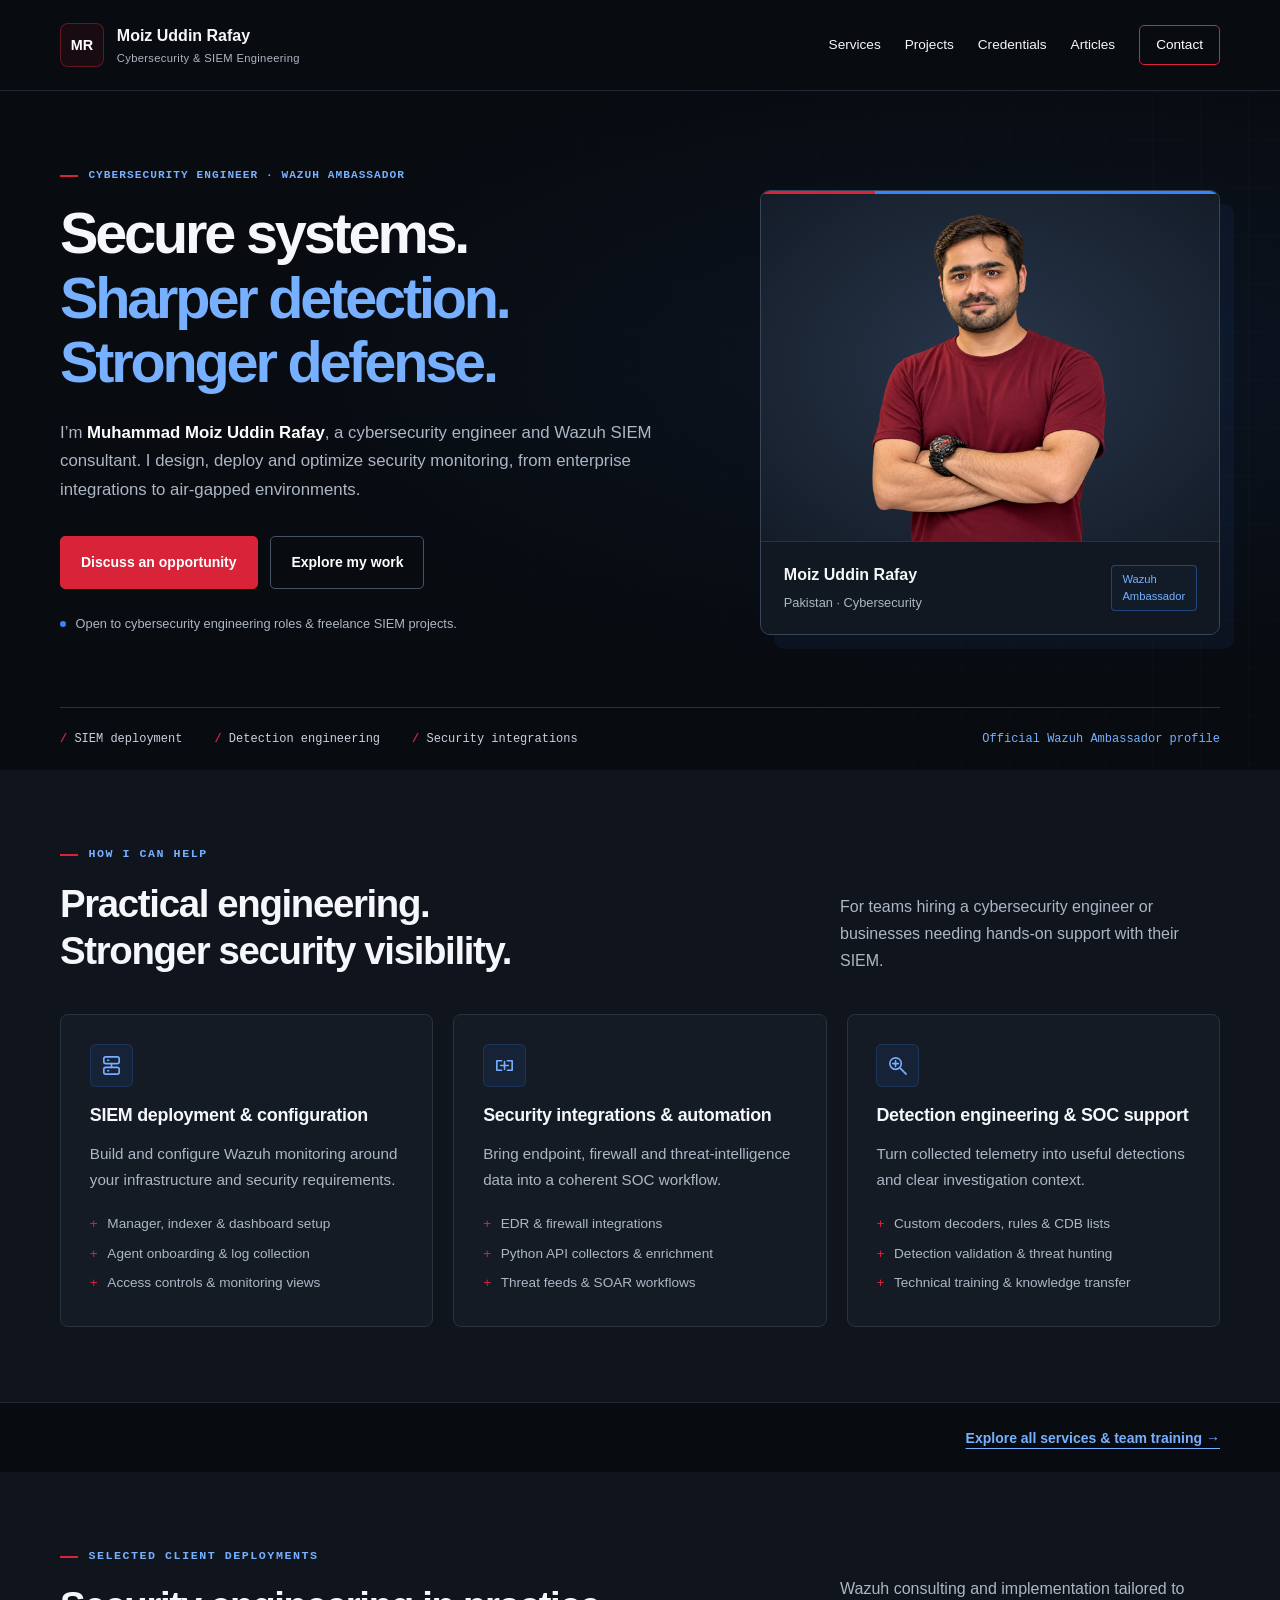
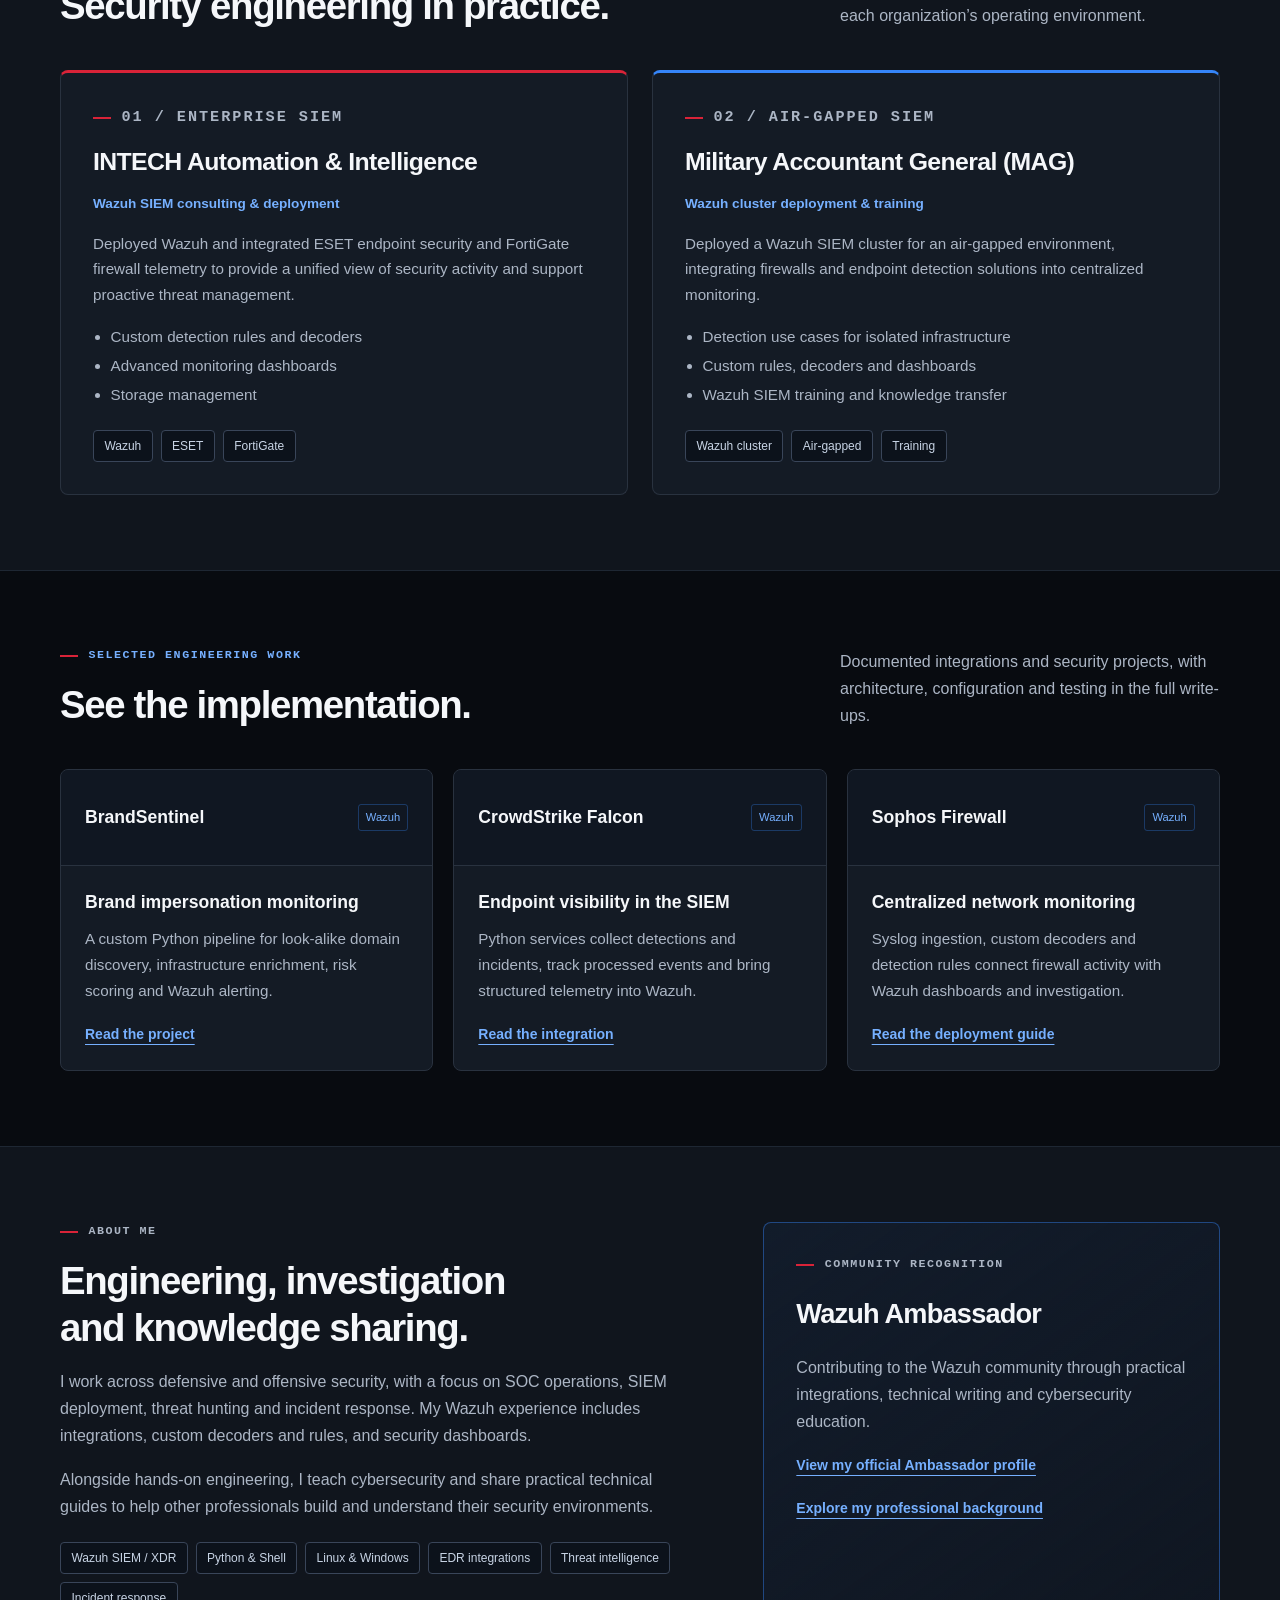
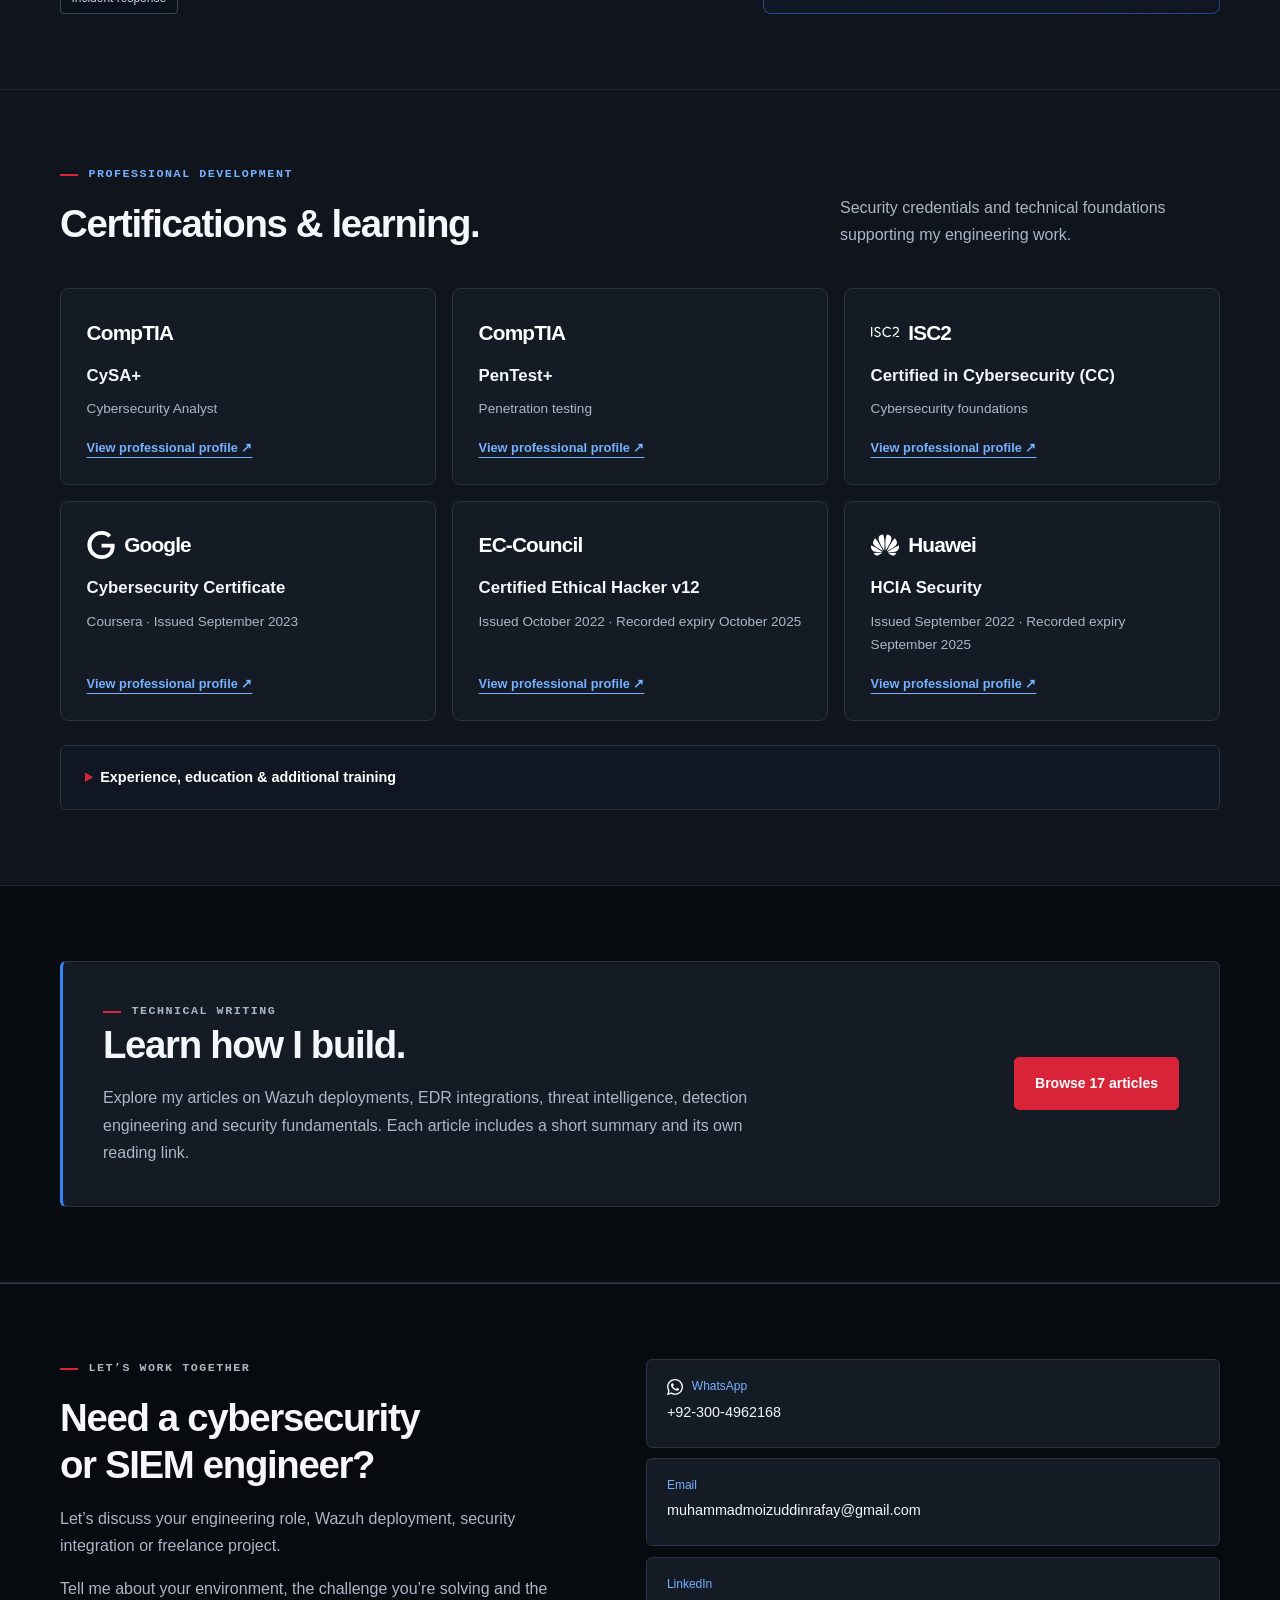
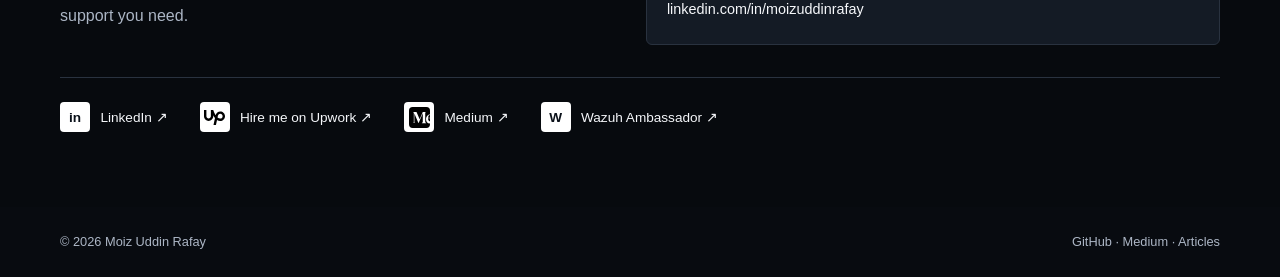
==== commit 2dc09f7f: "Add Wazuh consulting services and hands-on training page" ====
--- a/index.html
+++ b/index.html
@@ -1,10 +1,10 @@
 <!doctype html>
-<html lang="en"><head><meta charset="utf-8"><meta name="viewport" content="width=device-width,initial-scale=1"><title>Moiz Uddin Rafay | Cybersecurity & SIEM Engineer</title><meta name="description" content="Cybersecurity and Wazuh SIEM engineering by Moiz Uddin Rafay. Explore integrations, detection engineering, technical articles and freelance services."><meta name="theme-color" content="#080b10"><meta property="og:title" content="Moiz Uddin Rafay | Cybersecurity & SIEM Engineering"><meta property="og:description" content="Wazuh deployments, security integrations and detection engineering. Available for engineering roles and freelance projects."><meta property="og:type" content="website"><link rel="icon" href="assets/favicon.svg" type="image/svg+xml"><link rel="stylesheet" href="style.css?v=cyber-20261004"></head>
+<html lang="en"><head><meta charset="utf-8"><meta name="viewport" content="width=device-width,initial-scale=1"><title>Moiz Uddin Rafay | Cybersecurity & SIEM Engineer</title><meta name="description" content="Cybersecurity and Wazuh SIEM engineering by Moiz Uddin Rafay. Explore integrations, detection engineering, technical articles and freelance services."><meta name="theme-color" content="#080b10"><meta property="og:title" content="Moiz Uddin Rafay | Cybersecurity & SIEM Engineering"><meta property="og:description" content="Wazuh deployments, security integrations and detection engineering. Available for engineering roles and freelance projects."><meta property="og:type" content="website"><link rel="icon" href="assets/favicon.svg" type="image/svg+xml"><link rel="stylesheet" href="style.css?v=services-20261004"></head>
 <body><a class="skip" href="#main">Skip to content</a>
-<header class="site-header wrap"><a class="brand" href="index.html"><span class="monogram">MR</span><span class="brand-name">Moiz Uddin Rafay<small>Cybersecurity & SIEM Engineering</small></span></a><nav aria-label="Main navigation"><a href="#services">Services</a><a href="#work">Projects</a><a href="#credentials">Credentials</a><a href="articles.html">Articles</a><a class="nav-contact" href="#contact">Contact</a></nav></header>
+<header class="site-header wrap"><a class="brand" href="index.html"><span class="monogram">MR</span><span class="brand-name">Moiz Uddin Rafay<small>Cybersecurity & SIEM Engineering</small></span></a><nav aria-label="Main navigation"><a href="services.html">Services</a><a href="#work">Projects</a><a href="#credentials">Credentials</a><a href="articles.html">Articles</a><a class="nav-contact" href="#contact">Contact</a></nav></header>
 <main id="main"><section class="hero"><div class="wrap"><div class="hero-grid"><div><p class="eyebrow">Cybersecurity engineer · Wazuh Ambassador</p><h1>Secure systems.<br><span>Sharper detection.<br>Stronger defense.</span></h1><p class="hero-intro">I’m <strong>Muhammad Moiz Uddin Rafay</strong>, a cybersecurity engineer and Wazuh SIEM consultant. I design, deploy and optimize security monitoring, from enterprise integrations to air-gapped environments.</p><div class="actions"><a class="button" href="mailto:muhammadmoizuddinrafay@gmail.com">Discuss an opportunity</a><a class="button secondary" href="#work">Explore my work</a></div><p class="availability">Open to cybersecurity engineering roles & freelance SIEM projects.</p></div><div class="portrait-card"><img src="assets/moiz-rafay.webp" width="500" height="500" alt="Muhammad Moiz Uddin Rafay" fetchpriority="high"><div class="portrait-caption"><div><strong>Moiz Uddin Rafay</strong><span>Pakistan · Cybersecurity</span></div><a class="ambassador-label" href="https://wazuh.com/ambassadors/muhammad-moiz-ud-din-rafay/">Wazuh<br>Ambassador</a></div></div></div><div class="hero-note"><span>SIEM deployment</span><span>Detection engineering</span><span>Security integrations</span><a href="https://wazuh.com/ambassadors/muhammad-moiz-ud-din-rafay/">Official Wazuh Ambassador profile</a></div></div></section>
 <section id="services" class="section soft"><div class="wrap"><div class="section-head"><div><p class="eyebrow">How I can help</p><h2>Practical engineering.<br>Stronger security visibility.</h2></div><p>For teams hiring a cybersecurity engineer or businesses needing hands-on support with their SIEM.</p></div><div class="services"><article class="card"><div class="icon" aria-hidden="true"><svg viewBox="0 0 24 24"><rect x="4" y="3" width="16" height="7" rx="2"/><rect x="4" y="14" width="16" height="7" rx="2"/><path d="M8 6.5h1M8 17.5h1M12 10v4"/></svg></div><h3>SIEM deployment & configuration</h3><p>Build and configure Wazuh monitoring around your infrastructure and security requirements.</p><ul class="small-list"><li>Manager, indexer & dashboard setup</li><li>Agent onboarding & log collection</li><li>Access controls & monitoring views</li></ul></article><article class="card"><div class="icon" aria-hidden="true"><svg viewBox="0 0 24 24"><path d="M9 7H4v10h5M15 7h5v10h-5M8 12h8M12 8v8"/></svg></div><h3>Security integrations & automation</h3><p>Bring endpoint, firewall and threat-intelligence data into a coherent SOC workflow.</p><ul class="small-list"><li>EDR & firewall integrations</li><li>Python API collectors & enrichment</li><li>Threat feeds & SOAR workflows</li></ul></article><article class="card"><div class="icon" aria-hidden="true"><svg viewBox="0 0 24 24"><circle cx="10" cy="10" r="6"/><path d="m15 15 6 6M7 10h6M10 7v6"/></svg></div><h3>Detection engineering & SOC support</h3><p>Turn collected telemetry into useful detections and clear investigation context.</p><ul class="small-list"><li>Custom decoders, rules & CDB lists</li><li>Detection validation & threat hunting</li><li>Technical training & knowledge transfer</li></ul></article></div></div></section>
-<section id="work" class="section soft"><div class="wrap"><div class="section-head"><div><p class="eyebrow">Selected client deployments</p><h2>Security engineering in practice.</h2></div><p>Wazuh consulting and implementation tailored to each organization’s operating environment.</p></div><div class="client-grid"><article class="client-project"><p class="eyebrow">01 / Enterprise SIEM</p><h3>INTECH Automation & Intelligence</h3><p class="project-role">Wazuh SIEM consulting & deployment</p><p>Deployed Wazuh and integrated ESET endpoint security and FortiGate firewall telemetry to provide a unified view of security activity and support proactive threat management.</p><ul><li>Custom detection rules and decoders</li><li>Advanced monitoring dashboards</li><li>Storage management</li></ul><div class="skill-tags"><span>Wazuh</span><span>ESET</span><span>FortiGate</span></div></article><article class="client-project"><p class="eyebrow">02 / Air-gapped SIEM</p><h3>Military Accountant General (MAG)</h3><p class="project-role">Wazuh cluster deployment & training</p><p>Deployed a Wazuh SIEM cluster for an air-gapped environment, integrating firewalls and endpoint detection solutions into centralized monitoring.</p><ul><li>Detection use cases for isolated infrastructure</li><li>Custom rules, decoders and dashboards</li><li>Wazuh SIEM training and knowledge transfer</li></ul><div class="skill-tags"><span>Wazuh cluster</span><span>Air-gapped</span><span>Training</span></div></article></div></div></section><section id="integrations" class="section"><div class="wrap"><div class="section-head"><div><p class="eyebrow">Selected engineering work</p><h2>See the implementation.</h2></div><p>Documented integrations and security projects, with architecture, configuration and testing in the full write-ups.</p></div><div class="project-grid"><article class="project"><div class="project-top"><strong>BrandSentinel</strong><span>Wazuh</span></div><div class="project-body"><h3>Brand impersonation monitoring</h3><p>A custom Python pipeline for look-alike domain discovery, infrastructure enrichment, risk scoring and Wazuh alerting.</p><a class="link" href="https://moizuddinrafay.medium.com/brandsentinel-building-an-automated-brand-impersonation-and-typosquatting-detection-integration-59d1b79fe657">Read the project</a></div></article><article class="project"><div class="project-top"><strong>CrowdStrike Falcon</strong><span>Wazuh</span></div><div class="project-body"><h3>Endpoint visibility in the SIEM</h3><p>Python services collect detections and incidents, track processed events and bring structured telemetry into Wazuh.</p><a class="link" href="https://moizuddinrafay.medium.com/crowdstrike-falcon-edr-integration-with-wazuh-siem-a09bfdbc76fd">Read the integration</a></div></article><article class="project"><div class="project-top"><strong>Sophos Firewall</strong><span>Wazuh</span></div><div class="project-body"><h3>Centralized network monitoring</h3><p>Syslog ingestion, custom decoders and detection rules connect firewall activity with Wazuh dashboards and investigation.</p><a class="link" href="https://moizuddinrafay.medium.com/sophos-firewall-integration-with-wazuh-siem-49fbda67f73b">Read the deployment guide</a></div></article></div></div></section>
+<div class="wrap services-cta"><a class="link" href="services.html">Explore all services & team training →</a></div><section id="work" class="section soft"><div class="wrap"><div class="section-head"><div><p class="eyebrow">Selected client deployments</p><h2>Security engineering in practice.</h2></div><p>Wazuh consulting and implementation tailored to each organization’s operating environment.</p></div><div class="client-grid"><article class="client-project"><p class="eyebrow">01 / Enterprise SIEM</p><h3>INTECH Automation & Intelligence</h3><p class="project-role">Wazuh SIEM consulting & deployment</p><p>Deployed Wazuh and integrated ESET endpoint security and FortiGate firewall telemetry to provide a unified view of security activity and support proactive threat management.</p><ul><li>Custom detection rules and decoders</li><li>Advanced monitoring dashboards</li><li>Storage management</li></ul><div class="skill-tags"><span>Wazuh</span><span>ESET</span><span>FortiGate</span></div></article><article class="client-project"><p class="eyebrow">02 / Air-gapped SIEM</p><h3>Military Accountant General (MAG)</h3><p class="project-role">Wazuh cluster deployment & training</p><p>Deployed a Wazuh SIEM cluster for an air-gapped environment, integrating firewalls and endpoint detection solutions into centralized monitoring.</p><ul><li>Detection use cases for isolated infrastructure</li><li>Custom rules, decoders and dashboards</li><li>Wazuh SIEM training and knowledge transfer</li></ul><div class="skill-tags"><span>Wazuh cluster</span><span>Air-gapped</span><span>Training</span></div></article></div></div></section><section id="integrations" class="section"><div class="wrap"><div class="section-head"><div><p class="eyebrow">Selected engineering work</p><h2>See the implementation.</h2></div><p>Documented integrations and security projects, with architecture, configuration and testing in the full write-ups.</p></div><div class="project-grid"><article class="project"><div class="project-top"><strong>BrandSentinel</strong><span>Wazuh</span></div><div class="project-body"><h3>Brand impersonation monitoring</h3><p>A custom Python pipeline for look-alike domain discovery, infrastructure enrichment, risk scoring and Wazuh alerting.</p><a class="link" href="https://moizuddinrafay.medium.com/brandsentinel-building-an-automated-brand-impersonation-and-typosquatting-detection-integration-59d1b79fe657">Read the project</a></div></article><article class="project"><div class="project-top"><strong>CrowdStrike Falcon</strong><span>Wazuh</span></div><div class="project-body"><h3>Endpoint visibility in the SIEM</h3><p>Python services collect detections and incidents, track processed events and bring structured telemetry into Wazuh.</p><a class="link" href="https://moizuddinrafay.medium.com/crowdstrike-falcon-edr-integration-with-wazuh-siem-a09bfdbc76fd">Read the integration</a></div></article><article class="project"><div class="project-top"><strong>Sophos Firewall</strong><span>Wazuh</span></div><div class="project-body"><h3>Centralized network monitoring</h3><p>Syslog ingestion, custom decoders and detection rules connect firewall activity with Wazuh dashboards and investigation.</p><a class="link" href="https://moizuddinrafay.medium.com/sophos-firewall-integration-with-wazuh-siem-49fbda67f73b">Read the deployment guide</a></div></article></div></div></section>
 <section id="about" class="section soft"><div class="wrap about-grid"><div><p class="eyebrow">About me</p><h2>Engineering, investigation<br>and knowledge sharing.</h2><p>I work across defensive and offensive security, with a focus on SOC operations, SIEM deployment, threat hunting and incident response. My Wazuh experience includes integrations, custom decoders and rules, and security dashboards.</p><p>Alongside hands-on engineering, I teach cybersecurity and share practical technical guides to help other professionals build and understand their security environments.</p><div class="skill-tags"><span>Wazuh SIEM / XDR</span><span>Python & Shell</span><span>Linux & Windows</span><span>EDR integrations</span><span>Threat intelligence</span><span>Incident response</span></div></div><aside class="ambassador"><p class="eyebrow">Community recognition</p><h3>Wazuh Ambassador</h3><p>Contributing to the Wazuh community through practical integrations, technical writing and cybersecurity education.</p><a class="link" href="https://wazuh.com/ambassadors/muhammad-moiz-ud-din-rafay/">View my official Ambassador profile</a><p><a class="link" href="https://linkedin.com/in/moizuddinrafay">Explore my professional background</a></p></aside></div></section>
 <section id="credentials" class="section soft"><div class="wrap"><div class="section-head"><div><p class="eyebrow">Professional development</p><h2>Certifications & learning.</h2></div><p>Security credentials and technical foundations supporting my engineering work.</p></div><div class="credentials-grid"><article class="credential"><div class="issuer">CompTIA</div><h3>CySA+</h3><p>Cybersecurity Analyst</p><a class="link" href="https://linkedin.com/in/moizuddinrafay">View professional profile ↗</a></article><article class="credential"><div class="issuer">CompTIA</div><h3>PenTest+</h3><p>Penetration testing</p><a class="link" href="https://linkedin.com/in/moizuddinrafay">View professional profile ↗</a></article><article class="credential"><div class="issuer"><img src="assets/isc2.svg" alt="" width="28" height="28"> ISC2</div><h3>Certified in Cybersecurity (CC)</h3><p>Cybersecurity foundations</p><a class="link" href="https://linkedin.com/in/moizuddinrafay">View professional profile ↗</a></article><article class="credential"><div class="issuer"><img src="assets/google.svg" alt="" width="28" height="28"> Google</div><h3>Cybersecurity Certificate</h3><p>Coursera · Issued September 2023</p><a class="link" href="https://linkedin.com/in/moizuddinrafay">View professional profile ↗</a></article><article class="credential"><div class="issuer">EC-Council</div><h3>Certified Ethical Hacker v12</h3><p>Issued October 2022 · Recorded expiry October 2025</p><a class="link" href="https://linkedin.com/in/moizuddinrafay">View professional profile ↗</a></article><article class="credential"><div class="issuer"><img src="assets/huawei.svg" alt="" width="28" height="28"> Huawei</div><h3>HCIA Security</h3><p>Issued September 2022 · Recorded expiry September 2025</p><a class="link" href="https://linkedin.com/in/moizuddinrafay">View professional profile ↗</a></article></div><details class="background"><summary>Experience, education & additional training</summary><div class="background-grid"><div><h3>Professional experience</h3><ul><li><strong>Pak Elektron Limited</strong> — Cyber Security Professional</li><li><strong>RedSecLabs</strong> — Senior Cybersecurity Specialist</li><li><strong>IT Fortress</strong> — Senior Cybersecurity Specialist</li><li><strong>INSERITO</strong> — Lead Cybersecurity & Ethical Hacking Instructor</li></ul><a class="link" href="https://linkedin.com/in/moizuddinrafay">Full career history on LinkedIn ↗</a><h3>Education & languages</h3><p>Virtual University of Pakistan<br>English, Urdu and Punjabi</p></div><div><h3>Technical learning</h3><ul><li>Programming Essentials in Python — Cisco Networking Academy, January 2023</li><li>Linux Essentials — Cisco Networking Academy, December 2022</li><li>Networking Essentials — Cisco, December 2022</li><li>Introduction to Cybersecurity — Cisco Networking Academy, October 2022</li><li>Cybersecurity Essentials — Cisco Networking Academy, September 2022</li><li>Huawei Cloud Computing — June 2022; recorded expiry June 2025</li></ul></div></div></details></div></section><section class="section"><div class="wrap writing-banner"><div><p class="eyebrow">Technical writing</p><h2>Learn how I build.</h2><p>Explore my articles on Wazuh deployments, EDR integrations, threat intelligence, detection engineering and security fundamentals. Each article includes a short summary and its own reading link.</p></div><a class="button" href="articles.html">Browse 17 articles</a></div></section>
 <section id="contact" class="contact-section"><div class="wrap contact-grid"><div><p class="eyebrow">Let’s work together</p><h2>Need a cybersecurity<br>or SIEM engineer?</h2><p>Let’s discuss your engineering role, Wazuh deployment, security integration or freelance project.</p><p>Tell me about your environment, the challenge you’re solving and the support you need.</p></div><div class="contacts"><a class="contact-link" href="https://wa.me/923004962168"><small><img src="assets/whatsapp.svg" alt="" width="16" height="16"> WhatsApp</small><strong>+92-300-4962168</strong></a><a class="contact-link" href="mailto:muhammadmoizuddinrafay@gmail.com"><small>Email</small><strong>muhammadmoizuddinrafay@gmail.com</strong></a><a class="contact-link" href="https://linkedin.com/in/moizuddinrafay"><small>LinkedIn</small><strong>linkedin.com/in/moizuddinrafay</strong></a></div></div><div class="wrap profile-strip" aria-label="Professional profiles"><a href="https://linkedin.com/in/moizuddinrafay"><span class="profile-logo">in</span>LinkedIn ↗</a><a href="https://www.upwork.com/freelancers/~01a6d8c113b2957d8a"><span class="profile-logo"><img src="assets/upwork.svg" alt="" width="21" height="21"></span>Hire me on Upwork ↗</a><a href="https://medium.com/@moizuddinrafay"><span class="profile-logo"><img src="assets/medium.svg" alt="" width="21" height="21"></span>Medium ↗</a><a href="https://wazuh.com/ambassadors/muhammad-moiz-ud-din-rafay/"><span class="profile-logo">W</span>Wazuh Ambassador ↗</a></div></section></main>
--- a/style.css
+++ b/style.css
@@ -1,2 +1,5 @@
-:root{--ink:#f5f7fa;--muted:#acb6c5;--navy:#080b10;--teal:#76b0ff;--mint:#76b0ff;--blue:#3585f9;--red:#e32b40;--paper:#10151d;--line:#29323f;--white:#fff;--surface:#141b25}*{box-sizing:border-box}html{scroll-behavior:smooth;scroll-padding-top:110px}body{margin:0;background:var(--navy);color:var(--ink);font-family:Arial,Helvetica,sans-serif;font-size:16px;line-height:1.7}a{color:inherit;text-decoration:none}a:hover{color:var(--teal)}a:focus-visible,button:focus-visible,input:focus-visible,summary:focus-visible{outline:3px solid var(--blue);outline-offset:5px}.wrap{width:min(1160px,calc(100% - 64px));margin:auto}.skip{position:absolute;top:-100px;left:1rem;z-index:30;padding:1rem;background:white;color:#080b10}.skip:focus{top:1rem}.site-header{display:flex;align-items:center;justify-content:space-between;gap:2rem;min-height:90px}.brand{display:flex;align-items:center;gap:.8rem;font-weight:700}.monogram{display:grid;place-items:center;width:44px;height:44px;border:1px solid #e32b4066;border-radius:8px;background:#e32b4014;color:white;font-size:.9rem}.brand small{display:block;font-size:.7rem;color:var(--muted);font-weight:400;letter-spacing:.03em}nav{display:flex;align-items:center;gap:1.5rem;font-size:.85rem}nav a{padding:.4rem 0}nav .nav-contact{border:1px solid #e32b40;padding:.45rem 1rem;border-radius:5px;color:white}.hero{position:relative;isolation:isolate;overflow:hidden;padding:75px 0 0;border-top:1px solid #202834;background:radial-gradient(ellipse at 80% 40%,#3585f914,transparent 55%),#080b10}.hero:before{content:'';position:absolute;inset:0;z-index:-1;background-image:linear-gradient(#ffffff04 1px,transparent 1px),linear-gradient(90deg,#ffffff04 1px,transparent 1px);background-size:48px 48px;mask-image:linear-gradient(90deg,transparent,#000)}.hero-grid{display:grid;grid-template-columns:1.35fr 1fr;gap:5rem;align-items:center}.eyebrow{display:flex;align-items:center;gap:.65rem;font-family:'Courier New',monospace;font-size:.73rem;letter-spacing:.13em;text-transform:uppercase;color:var(--teal);font-weight:700;margin:0 0 1rem}.eyebrow:before{content:'';width:18px;height:2px;background:var(--red);flex-shrink:0}.hero .eyebrow{font-size:.7rem;letter-spacing:.09em}h1{font-size:clamp(2.75rem,4.5vw,4rem);line-height:1.12;letter-spacing:-.055em;margin:0 0 1.5rem;font-weight:750}h1 span{color:white}.hero h1 span{color:var(--teal)}.hero-intro{color:var(--muted);font-size:1.05rem;max-width:600px}.hero-intro strong{color:white;font-weight:600}.actions{display:flex;gap:.8rem;flex-wrap:wrap;margin-top:2rem}.button{display:inline-flex;align-items:center;justify-content:center;gap:.6rem;background:var(--red);color:white;padding:.85rem 1.25rem;border:1px solid var(--red);border-radius:5px;font-size:.875rem;font-weight:700;transition:background .18s,transform .18s}.button:hover{color:white;background:#bd2134;transform:translateY(-2px)}.button.secondary{background:transparent;border-color:#465367;color:white}.button.secondary:hover{background:#1a2432}.availability{display:flex;align-items:center;gap:.6rem;font-size:.8rem;color:var(--muted);margin:1.5rem 0}.availability:before{content:'';height:6px;width:6px;border-radius:50%;background:var(--blue);flex-shrink:0}.portrait-card{position:relative;border:1px solid #394559;border-radius:10px;overflow:hidden;background:#111923;box-shadow:14px 14px 0 #3585f910}.portrait-card:before{content:'';position:absolute;top:0;left:0;right:0;height:3px;background:linear-gradient(90deg,var(--red) 0 25%,var(--blue) 25% 100%);z-index:2}.portrait-card img{width:100%;height:350px;display:block;object-fit:contain;object-position:center bottom;background:radial-gradient(ellipse at center,#28374b,#141c28);padding:22px 12px 0}.portrait-caption{display:flex;justify-content:space-between;align-items:center;gap:1rem;padding:1.2rem 1.4rem;background:#111821;border-top:1px solid var(--line)}.portrait-caption strong{display:block;font-size:1rem}.portrait-caption span{font-size:.8rem;color:var(--muted)}.ambassador-label{font-size:.7rem;line-height:1.5;color:var(--teal)!important;border:1px solid #3585f966;padding:.35rem .65rem;border-radius:4px;background:#3585f90a}.hero-note{display:flex;gap:2rem;flex-wrap:wrap;margin-top:3rem;padding:1.3rem 0;border-top:1px solid var(--line);font-family:'Courier New',monospace;font-size:.75rem;color:#c9d1dd}.hero-note span:before{content:'/ ';color:var(--red);font-weight:700}.hero-note a{color:var(--teal);margin-left:auto}.section{padding:75px 0;border-bottom:1px solid #1e2733}.section.soft{background:var(--paper)}h2{font-size:clamp(1.85rem,3vw,2.45rem);line-height:1.22;letter-spacing:-.035em;margin:0}.section-head{display:flex;align-items:flex-end;justify-content:space-between;gap:3rem;margin-bottom:2.5rem}.section-head>p{max-width:380px;color:var(--muted);font-size:1rem;margin:0}.services,.project-grid{display:grid;grid-template-columns:repeat(3,1fr);gap:1.25rem}.card,.project,.client-project,.credential,.article-card{background:var(--surface);border:1px solid var(--line);border-radius:8px;transition:border-color .2s,transform .2s}.card:hover,.project:hover,.client-project:hover,.credential:hover,.article-card:hover{border-color:#3585f980}.card{padding:1.8rem}.card h3{font-size:1.12rem;line-height:1.45;letter-spacing:-.015em;margin:1rem 0 .65rem}.card p{color:var(--muted);font-size:.95rem;margin:.75rem 0 1rem}.icon{display:grid;place-items:center;width:43px;height:43px;color:var(--teal);background:#3585f914;border:1px solid #3585f930;border-radius:6px}.icon svg{width:23px;height:23px;fill:none;stroke:currentColor;stroke-width:1.7;stroke-linecap:round;stroke-linejoin:round}.small-list{list-style:none;padding:0;margin:0;color:var(--muted);font-size:.85rem}.small-list li{padding:.2rem 0}.small-list li:before{content:'+';color:var(--red);margin-right:.6rem}.client-grid{display:grid;grid-template-columns:1fr 1fr;gap:1.5rem}.client-project{padding:2rem;border-top:3px solid var(--red)}.client-project:nth-child(2){border-top-color:var(--blue)}.client-project h3{font-size:1.55rem;line-height:1.3;letter-spacing:-.025em;margin:.7rem 0}.client-project .project-role{font-size:.85rem;font-weight:700;color:var(--teal)}.client-project p,.client-project li{color:var(--muted);font-size:.95rem}.client-project ul{padding-left:1.1rem}.client-project li{margin:.2rem 0}.skill-tags{display:flex;flex-wrap:wrap;gap:.5rem;margin-top:1.4rem}.skill-tags span{padding:.3rem .65rem;border:1px solid #394559;background:#0c121b;color:#c8d4e5;border-radius:4px;font-size:.75rem}.project{overflow:hidden;display:flex;flex-direction:column}.project-top{display:flex;align-items:center;justify-content:space-between;gap:.8rem;background:#101722;padding:1.5rem;border-bottom:1px solid var(--line);min-height:96px}.project-top strong{font-size:1.1rem}.project-top span{font-size:.7rem;padding:.2rem .45rem;border:1px solid #3585f950;border-radius:3px;color:var(--teal)}.project-body{padding:1.5rem;display:flex;flex:1;flex-direction:column}.project h3{font-size:1.1rem;line-height:1.4;margin:0 0 .7rem}.project p{color:var(--muted);font-size:.95rem;margin:0 0 1.2rem}.link{color:var(--teal);font-size:.875rem;font-weight:700;text-decoration:underline;text-underline-offset:5px}.link:hover{color:white}.project .link{margin-top:auto;align-self:flex-start}.about-grid{display:grid;grid-template-columns:1.4fr 1fr;gap:4rem}.about-grid p{color:var(--muted)}.ambassador{padding:2rem;border:1px solid #3585f970;border-radius:8px;background:linear-gradient(145deg,#3585f910,#101722)}.ambassador h3{font-size:1.7rem;margin:.7rem 0;letter-spacing:-.03em}.credentials-grid{display:grid;grid-template-columns:repeat(3,1fr);gap:1rem}.credential{display:flex;flex-direction:column;align-items:flex-start;padding:1.6rem}.issuer{display:flex;align-items:center;gap:.6rem;font-size:1.3rem;letter-spacing:-.04em;font-weight:800;color:white}.issuer img{filter:invert(1)}.credential h3{font-size:1.05rem;line-height:1.4;margin:.85rem 0 .35rem}.credential p{font-size:.85rem;color:var(--muted);margin:.3rem 0 1rem}.credential .link{margin-top:auto;font-size:.8rem}.background{border:1px solid var(--line);padding:1.2rem 1.5rem;margin-top:1.5rem;border-radius:6px;background:#101722}.background summary{cursor:pointer;color:white;font-weight:700;font-size:.9rem}.background summary::marker{color:var(--red)}.background-grid{display:grid;grid-template-columns:1fr 1fr;gap:2rem;margin-top:1rem}.background-grid h3{font-size:1.1rem}.background-grid p,.background-grid li{font-size:.9rem;color:var(--muted)}.background-grid ul{padding-left:1rem}.background-grid li{margin-bottom:.7rem}.writing-banner{display:flex;align-items:center;justify-content:space-between;gap:3rem;border:1px solid var(--line);border-left:3px solid var(--blue);padding:2.5rem;border-radius:6px;background:var(--surface)}.writing-banner p{color:var(--muted);max-width:650px;margin-bottom:0}.writing-banner .button{flex-shrink:0}.contact-section{background:#070a0e;padding:75px 0;border-top:1px solid #353c48}.contact-grid{display:grid;grid-template-columns:1fr 1.1fr;gap:4rem}.contact-section p{color:var(--muted)}.contacts{display:grid;gap:.65rem}.contact-link{padding:1rem 1.25rem;border:1px solid var(--line);background:var(--surface);border-radius:6px;overflow-wrap:anywhere}.contact-link:hover{color:white;border-color:var(--blue)}.contact-link small{display:block;font-size:.75rem;color:var(--teal);margin-bottom:.2rem}.contact-link strong{display:block;font-size:.9rem;font-weight:500}.contact-link img{filter:invert(1);vertical-align:middle;margin-right:.35rem}.profile-strip{display:flex;flex-wrap:wrap;gap:2rem;margin-top:2rem;padding-top:1.5rem;border-top:1px solid var(--line)}.profile-strip a{display:flex;align-items:center;gap:.65rem;font-size:.85rem}.profile-logo{display:grid;place-items:center;width:30px;height:30px;background:white;color:#0b111a;border-radius:4px;font-weight:800}.site-footer{display:flex;justify-content:space-between;gap:1rem;flex-wrap:wrap;padding:1.5rem 0;color:var(--muted);font-size:.8rem}.article-hero{padding:60px 0;background:linear-gradient(110deg,#141b25,#080b10);border-top:1px solid var(--line);border-bottom:1px solid var(--line)}.article-hero h1{font-size:clamp(2.3rem,4vw,3.4rem)}.article-hero p{max-width:670px;color:var(--muted)}.back-link{display:inline-block;margin-bottom:1.5rem;font-size:.85rem;color:var(--teal)}.article-tools{display:flex;align-items:center;justify-content:space-between;gap:2rem;margin-bottom:1.5rem}.search-field{width:min(440px,100%)}.search-field label{display:block;font-size:.8rem;color:var(--muted);margin-bottom:.4rem}.search-field input{width:100%;padding:.85rem 1rem;border:1px solid #48566b;background:#101722;color:white;border-radius:5px;font:inherit}.article-count{color:var(--muted);font-family:'Courier New',monospace;font-size:.8rem}.article-grid{display:grid;grid-template-columns:1fr 1fr;gap:1.25rem}.article-card{padding:1.7rem;display:flex;flex-direction:column;border-top:2px solid #3585f975}.article-meta{display:flex;justify-content:space-between;gap:.6rem;font-family:'Courier New',monospace;font-size:.7rem;color:var(--teal)}.article-meta span:last-child{color:var(--muted)}.article-card h2{font-size:1.2rem;line-height:1.45;letter-spacing:-.02em;margin:.8rem 0}.article-card p{color:var(--muted);font-size:.9rem;margin:0 0 1rem}.article-card .link{margin-top:auto;align-self:flex-start}.article-card[hidden]{display:none}.empty{padding:2rem;background:var(--surface);border-radius:6px}.article-footnote{color:var(--muted);font-size:.8rem;margin-top:2rem}
+:root{--ink:#f5f7fa;--muted:#acb6c5;--navy:#080b10;--teal:#76b0ff;--mint:#76b0ff;--blue:#3585f9;--red:#d92338;--paper:#10151d;--line:#29323f;--white:#fff;--surface:#141b25}*{box-sizing:border-box}html{scroll-behavior:smooth;scroll-padding-top:110px}body{margin:0;background:var(--navy);color:var(--ink);font-family:Arial,Helvetica,sans-serif;font-size:16px;line-height:1.7}a{color:inherit;text-decoration:none}a:hover{color:var(--teal)}a:focus-visible,button:focus-visible,input:focus-visible,summary:focus-visible{outline:3px solid var(--blue);outline-offset:5px}.wrap{width:min(1160px,calc(100% - 64px));margin:auto}.skip{position:absolute;top:-100px;left:1rem;z-index:30;padding:1rem;background:white;color:#080b10}.skip:focus{top:1rem}.site-header{display:flex;align-items:center;justify-content:space-between;gap:2rem;min-height:90px}.brand{display:flex;align-items:center;gap:.8rem;font-weight:700}.monogram{display:grid;place-items:center;width:44px;height:44px;border:1px solid #d9233866;border-radius:8px;background:#d9233814;color:white;font-size:.9rem}.brand small{display:block;font-size:.7rem;color:var(--muted);font-weight:400;letter-spacing:.03em}nav{display:flex;align-items:center;gap:1.5rem;font-size:.85rem}nav a{padding:.4rem 0}nav .nav-contact{border:1px solid #d92338;padding:.45rem 1rem;border-radius:5px;color:white}.hero{position:relative;isolation:isolate;overflow:hidden;padding:75px 0 0;border-top:1px solid #202834;background:radial-gradient(ellipse at 80% 40%,#3585f914,transparent 55%),#080b10}.hero:before{content:'';position:absolute;inset:0;z-index:-1;background-image:linear-gradient(#ffffff04 1px,transparent 1px),linear-gradient(90deg,#ffffff04 1px,transparent 1px);background-size:48px 48px;mask-image:linear-gradient(90deg,transparent,#000)}.hero-grid{display:grid;grid-template-columns:1.35fr 1fr;gap:5rem;align-items:center}.eyebrow{display:flex;align-items:center;gap:.65rem;font-family:'Courier New',monospace;font-size:.73rem;letter-spacing:.13em;text-transform:uppercase;color:var(--teal);font-weight:700;margin:0 0 1rem}.eyebrow:before{content:'';width:18px;height:2px;background:var(--red);flex-shrink:0}.hero .eyebrow{font-size:.7rem;letter-spacing:.09em}h1{font-size:clamp(2.75rem,4.5vw,4rem);line-height:1.12;letter-spacing:-.055em;margin:0 0 1.5rem;font-weight:750}h1 span{color:white}.hero h1 span{color:var(--teal)}.hero-intro{color:var(--muted);font-size:1.05rem;max-width:600px}.hero-intro strong{color:white;font-weight:600}.actions{display:flex;gap:.8rem;flex-wrap:wrap;margin-top:2rem}.button{display:inline-flex;align-items:center;justify-content:center;gap:.6rem;background:var(--red);color:white;padding:.85rem 1.25rem;border:1px solid var(--red);border-radius:5px;font-size:.875rem;font-weight:700;transition:background .18s,transform .18s}.button:hover{color:white;background:#bd2134;transform:translateY(-2px)}.button.secondary{background:transparent;border-color:#465367;color:white}.button.secondary:hover{background:#1a2432}.availability{display:flex;align-items:center;gap:.6rem;font-size:.8rem;color:var(--muted);margin:1.5rem 0}.availability:before{content:'';height:6px;width:6px;border-radius:50%;background:var(--blue);flex-shrink:0}.portrait-card{position:relative;border:1px solid #394559;border-radius:10px;overflow:hidden;background:#111923;box-shadow:14px 14px 0 #3585f910}.portrait-card:before{content:'';position:absolute;top:0;left:0;right:0;height:3px;background:linear-gradient(90deg,var(--red) 0 25%,var(--blue) 25% 100%);z-index:2}.portrait-card img{width:100%;height:350px;display:block;object-fit:contain;object-position:center bottom;background:radial-gradient(ellipse at center,#28374b,#141c28);padding:22px 12px 0}.portrait-caption{display:flex;justify-content:space-between;align-items:center;gap:1rem;padding:1.2rem 1.4rem;background:#111821;border-top:1px solid var(--line)}.portrait-caption strong{display:block;font-size:1rem}.portrait-caption span{font-size:.8rem;color:var(--muted)}.ambassador-label{font-size:.7rem;line-height:1.5;color:var(--teal)!important;border:1px solid #3585f966;padding:.35rem .65rem;border-radius:4px;background:#3585f90a}.hero-note{display:flex;gap:2rem;flex-wrap:wrap;margin-top:3rem;padding:1.3rem 0;border-top:1px solid var(--line);font-family:'Courier New',monospace;font-size:.75rem;color:#c9d1dd}.hero-note span:before{content:'/ ';color:var(--red);font-weight:700}.hero-note a{color:var(--teal);margin-left:auto}.section{padding:75px 0;border-bottom:1px solid #1e2733}.section.soft{background:var(--paper)}h2{font-size:clamp(1.85rem,3vw,2.45rem);line-height:1.22;letter-spacing:-.035em;margin:0}.section-head{display:flex;align-items:flex-end;justify-content:space-between;gap:3rem;margin-bottom:2.5rem}.section-head>p{max-width:380px;color:var(--muted);font-size:1rem;margin:0}.services,.project-grid{display:grid;grid-template-columns:repeat(3,1fr);gap:1.25rem}.card,.project,.client-project,.credential,.article-card{background:var(--surface);border:1px solid var(--line);border-radius:8px;transition:border-color .2s,transform .2s}.card:hover,.project:hover,.client-project:hover,.credential:hover,.article-card:hover{border-color:#3585f980}.card{padding:1.8rem}.card h3{font-size:1.12rem;line-height:1.45;letter-spacing:-.015em;margin:1rem 0 .65rem}.card p{color:var(--muted);font-size:.95rem;margin:.75rem 0 1rem}.icon{display:grid;place-items:center;width:43px;height:43px;color:var(--teal);background:#3585f914;border:1px solid #3585f930;border-radius:6px}.icon svg{width:23px;height:23px;fill:none;stroke:currentColor;stroke-width:1.7;stroke-linecap:round;stroke-linejoin:round}.small-list{list-style:none;padding:0;margin:0;color:var(--muted);font-size:.85rem}.small-list li{padding:.2rem 0}.small-list li:before{content:'+';color:var(--red);margin-right:.6rem}.client-grid{display:grid;grid-template-columns:1fr 1fr;gap:1.5rem}.client-project{padding:2rem;border-top:3px solid var(--red)}.client-project:nth-child(2){border-top-color:var(--blue)}.client-project h3{font-size:1.55rem;line-height:1.3;letter-spacing:-.025em;margin:.7rem 0}.client-project .project-role{font-size:.85rem;font-weight:700;color:var(--teal)}.client-project p,.client-project li{color:var(--muted);font-size:.95rem}.client-project ul{padding-left:1.1rem}.client-project li{margin:.2rem 0}.skill-tags{display:flex;flex-wrap:wrap;gap:.5rem;margin-top:1.4rem}.skill-tags span{padding:.3rem .65rem;border:1px solid #394559;background:#0c121b;color:#c8d4e5;border-radius:4px;font-size:.75rem}.project{overflow:hidden;display:flex;flex-direction:column}.project-top{display:flex;align-items:center;justify-content:space-between;gap:.8rem;background:#101722;padding:1.5rem;border-bottom:1px solid var(--line);min-height:96px}.project-top strong{font-size:1.1rem}.project-top span{font-size:.7rem;padding:.2rem .45rem;border:1px solid #3585f950;border-radius:3px;color:var(--teal)}.project-body{padding:1.5rem;display:flex;flex:1;flex-direction:column}.project h3{font-size:1.1rem;line-height:1.4;margin:0 0 .7rem}.project p{color:var(--muted);font-size:.95rem;margin:0 0 1.2rem}.link{color:var(--teal);font-size:.875rem;font-weight:700;text-decoration:underline;text-underline-offset:5px}.link:hover{color:white}.project .link{margin-top:auto;align-self:flex-start}.about-grid{display:grid;grid-template-columns:1.4fr 1fr;gap:4rem}.about-grid p{color:var(--muted)}.ambassador{padding:2rem;border:1px solid #3585f970;border-radius:8px;background:linear-gradient(145deg,#3585f910,#101722)}.ambassador h3{font-size:1.7rem;margin:.7rem 0;letter-spacing:-.03em}.credentials-grid{display:grid;grid-template-columns:repeat(3,1fr);gap:1rem}.credential{display:flex;flex-direction:column;align-items:flex-start;padding:1.6rem}.issuer{display:flex;align-items:center;gap:.6rem;font-size:1.3rem;letter-spacing:-.04em;font-weight:800;color:white}.issuer img{filter:invert(1)}.credential h3{font-size:1.05rem;line-height:1.4;margin:.85rem 0 .35rem}.credential p{font-size:.85rem;color:var(--muted);margin:.3rem 0 1rem}.credential .link{margin-top:auto;font-size:.8rem}.background{border:1px solid var(--line);padding:1.2rem 1.5rem;margin-top:1.5rem;border-radius:6px;background:#101722}.background summary{cursor:pointer;color:white;font-weight:700;font-size:.9rem}.background summary::marker{color:var(--red)}.background-grid{display:grid;grid-template-columns:1fr 1fr;gap:2rem;margin-top:1rem}.background-grid h3{font-size:1.1rem}.background-grid p,.background-grid li{font-size:.9rem;color:var(--muted)}.background-grid ul{padding-left:1rem}.background-grid li{margin-bottom:.7rem}.writing-banner{display:flex;align-items:center;justify-content:space-between;gap:3rem;border:1px solid var(--line);border-left:3px solid var(--blue);padding:2.5rem;border-radius:6px;background:var(--surface)}.writing-banner p{color:var(--muted);max-width:650px;margin-bottom:0}.writing-banner .button{flex-shrink:0}.contact-section{background:#070a0e;padding:75px 0;border-top:1px solid #353c48}.contact-grid{display:grid;grid-template-columns:1fr 1.1fr;gap:4rem}.contact-section p{color:var(--muted)}.contacts{display:grid;gap:.65rem}.contact-link{padding:1rem 1.25rem;border:1px solid var(--line);background:var(--surface);border-radius:6px;overflow-wrap:anywhere}.contact-link:hover{color:white;border-color:var(--blue)}.contact-link small{display:block;font-size:.75rem;color:var(--teal);margin-bottom:.2rem}.contact-link strong{display:block;font-size:.9rem;font-weight:500}.contact-link img{filter:invert(1);vertical-align:middle;margin-right:.35rem}.profile-strip{display:flex;flex-wrap:wrap;gap:2rem;margin-top:2rem;padding-top:1.5rem;border-top:1px solid var(--line)}.profile-strip a{display:flex;align-items:center;gap:.65rem;font-size:.85rem}.profile-logo{display:grid;place-items:center;width:30px;height:30px;background:white;color:#0b111a;border-radius:4px;font-weight:800}.site-footer{display:flex;justify-content:space-between;gap:1rem;flex-wrap:wrap;padding:1.5rem 0;color:var(--muted);font-size:.8rem}.article-hero{padding:60px 0;background:linear-gradient(110deg,#141b25,#080b10);border-top:1px solid var(--line);border-bottom:1px solid var(--line)}.article-hero h1{font-size:clamp(2.3rem,4vw,3.4rem)}.article-hero p{max-width:670px;color:var(--muted)}.back-link{display:inline-block;margin-bottom:1.5rem;font-size:.85rem;color:var(--teal)}.article-tools{display:flex;align-items:center;justify-content:space-between;gap:2rem;margin-bottom:1.5rem}.search-field{width:min(440px,100%)}.search-field label{display:block;font-size:.8rem;color:var(--muted);margin-bottom:.4rem}.search-field input{width:100%;padding:.85rem 1rem;border:1px solid #48566b;background:#101722;color:white;border-radius:5px;font:inherit}.article-count{color:var(--muted);font-family:'Courier New',monospace;font-size:.8rem}.article-grid{display:grid;grid-template-columns:1fr 1fr;gap:1.25rem}.article-card{padding:1.7rem;display:flex;flex-direction:column;border-top:2px solid #3585f975}.article-meta{display:flex;justify-content:space-between;gap:.6rem;font-family:'Courier New',monospace;font-size:.7rem;color:var(--teal)}.article-meta span:last-child{color:var(--muted)}.article-card h2{font-size:1.2rem;line-height:1.45;letter-spacing:-.02em;margin:.8rem 0}.article-card p{color:var(--muted);font-size:.9rem;margin:0 0 1rem}.article-card .link{margin-top:auto;align-self:flex-start}.article-card[hidden]{display:none}.empty{padding:2rem;background:var(--surface);border-radius:6px}.article-footnote{color:var(--muted);font-size:.8rem;margin-top:2rem}
 @media(max-width:950px){.hero-grid{gap:2.5rem;grid-template-columns:1.2fr 1fr}.portrait-card img{height:310px}.services,.project-grid{grid-template-columns:1fr}.card{display:grid;grid-template-columns:43px 1fr;gap:0 1rem}.card h3{margin:0 0 .5rem}.card p,.card ul{grid-column:2}.project-top{min-height:auto}.about-grid,.contact-grid{gap:2rem}.credentials-grid{grid-template-columns:repeat(2,1fr)}.hero-note{gap:1rem}.hero-note a{margin-left:0}nav{gap:1rem}.brand small{display:none}.client-project{padding:1.6rem}}@media(max-width:650px){.wrap{width:calc(100% - 36px)}.site-header{flex-wrap:wrap;gap:1rem;padding:1rem 0;min-height:auto}.brand{font-size:.9rem}.monogram{height:36px;width:36px}.site-header nav{width:100%;justify-content:space-between;gap:.4rem;font-size:.75rem}nav .nav-contact{padding:.3rem .6rem}.hero{padding-top:40px}.hero-grid,.client-grid,.about-grid,.contact-grid,.background-grid,.article-grid{grid-template-columns:1fr}.hero-grid{gap:2rem}.hero h1{font-size:clamp(2.5rem,8.5vw,3.5rem)}.hero-intro{font-size:1rem}.hero .eyebrow{font-size:.62rem;letter-spacing:.06em}.portrait-card{max-width:420px;width:100%}.portrait-card img{height:320px}.hero-note{font-size:.7rem;gap:.6rem 1rem;margin-top:2rem}.section,.contact-section{padding:48px 0}.section-head{display:block;margin-bottom:1.5rem}.section-head>p{margin-top:1rem}.card{padding:1.5rem}.client-project h3{font-size:1.4rem}.credentials-grid{grid-template-columns:1fr 1fr;gap:.7rem}.credential{padding:1rem}.credential h3{font-size:.95rem}.credential p,.credential .link{font-size:.75rem}.issuer{font-size:1.05rem;gap:.4rem}.issuer img{width:22px;height:22px}.writing-banner{display:block;padding:1.5rem}.writing-banner .button{margin-top:1.5rem}.ambassador{padding:1.5rem}.profile-strip{gap:1rem}.profile-strip a{font-size:.8rem}.article-tools{display:block}.article-count{margin-top:1rem}.article-hero{padding:38px 0}.site-footer{font-size:.75rem}.background{padding:1rem}}@media(max-width:360px){.credentials-grid{grid-template-columns:1fr}.hero .eyebrow{font-size:.57rem}.actions{gap:.6rem}.button{font-size:.8rem;padding:.75rem 1rem}}@media(prefers-reduced-motion:reduce){html{scroll-behavior:auto}*{transition:none!important}}
+
+/* Consulting and training catalog */
+nav a[aria-current=page]{color:var(--teal);border-bottom:2px solid var(--red)}.services-hero h1{max-width:820px;font-size:clamp(2.5rem,4.7vw,3.8rem)}.services-lead{font-size:1.15rem}.service-jumps{display:flex;gap:2rem;flex-wrap:wrap;margin-top:2rem;font-size:.8rem;color:var(--teal)}.offer-grid{display:grid;grid-template-columns:1fr 1fr;gap:1.25rem}.offer-card{position:relative;background:var(--surface);border:1px solid var(--line);border-radius:8px;padding:1.8rem;display:flex;flex-direction:column;align-items:flex-start}.offer-card:hover{border-color:var(--blue)}.offer-number{font-family:'Courier New',monospace;color:var(--teal);font-size:.8rem;border-left:2px solid var(--red);padding-left:.6rem}.offer-card h3{font-size:1.3rem;line-height:1.35;letter-spacing:-.025em;margin:.8rem 0 .5rem}.offer-card p{color:var(--muted);font-size:.95rem;margin:.3rem 0}.offer-card ul{padding-left:1.1rem;color:#c8d2df;font-size:.85rem;margin:1rem 0 1.5rem}.offer-card li{margin:.35rem 0}.offer-card .link{margin-top:auto}.training-grid{display:grid;grid-template-columns:1fr 1fr;gap:1.25rem}.training-card{padding:1.7rem;border:1px solid var(--line);border-top:2px solid var(--blue);border-radius:6px;background:var(--surface)}.training-card h3{font-size:1.2rem;margin:.8rem 0}.training-card>p:last-child{color:var(--muted);font-size:.95rem}.training-note{color:var(--muted);font-size:.85rem;margin-top:1.5rem;max-width:850px}.delivery-steps{display:grid;grid-template-columns:repeat(4,1fr);gap:1.5rem;list-style:none;padding:0;counter-reset:step}.delivery-steps li{counter-increment:step;border-top:1px solid var(--line);padding-top:1rem}.delivery-steps li:before{content:'0' counter(step);display:block;color:var(--red);font:700 .8rem 'Courier New',monospace;margin-bottom:.75rem}.delivery-steps p{color:var(--muted);font-size:.9rem}.engagement-bar{display:flex;justify-content:space-between;align-items:center;gap:2rem;padding:1.5rem;border:1px solid var(--line);border-left:3px solid var(--blue);border-radius:6px;margin-top:2rem;background:var(--surface)}.engagement-bar p{color:var(--muted);font-size:.85rem;margin:.4rem 0 0}.engagement-bar .link{flex-shrink:0}.services-cta{padding:1.3rem 0;text-align:right}.services-hero .button.secondary{background:transparent}@media(max-width:950px){.delivery-steps{grid-template-columns:1fr 1fr}.engagement-bar{display:block}.engagement-bar .link{margin-top:1rem}}@media(max-width:650px){.offer-grid,.training-grid{grid-template-columns:1fr}.offer-card,.training-card{padding:1.4rem}.service-jumps{gap:.7rem 1rem}.delivery-steps{gap:1rem}.services-cta{text-align:left}.services-lead{font-size:1rem}.engagement-bar{padding:1.2rem}}@media(max-width:360px){.delivery-steps{grid-template-columns:1fr}}
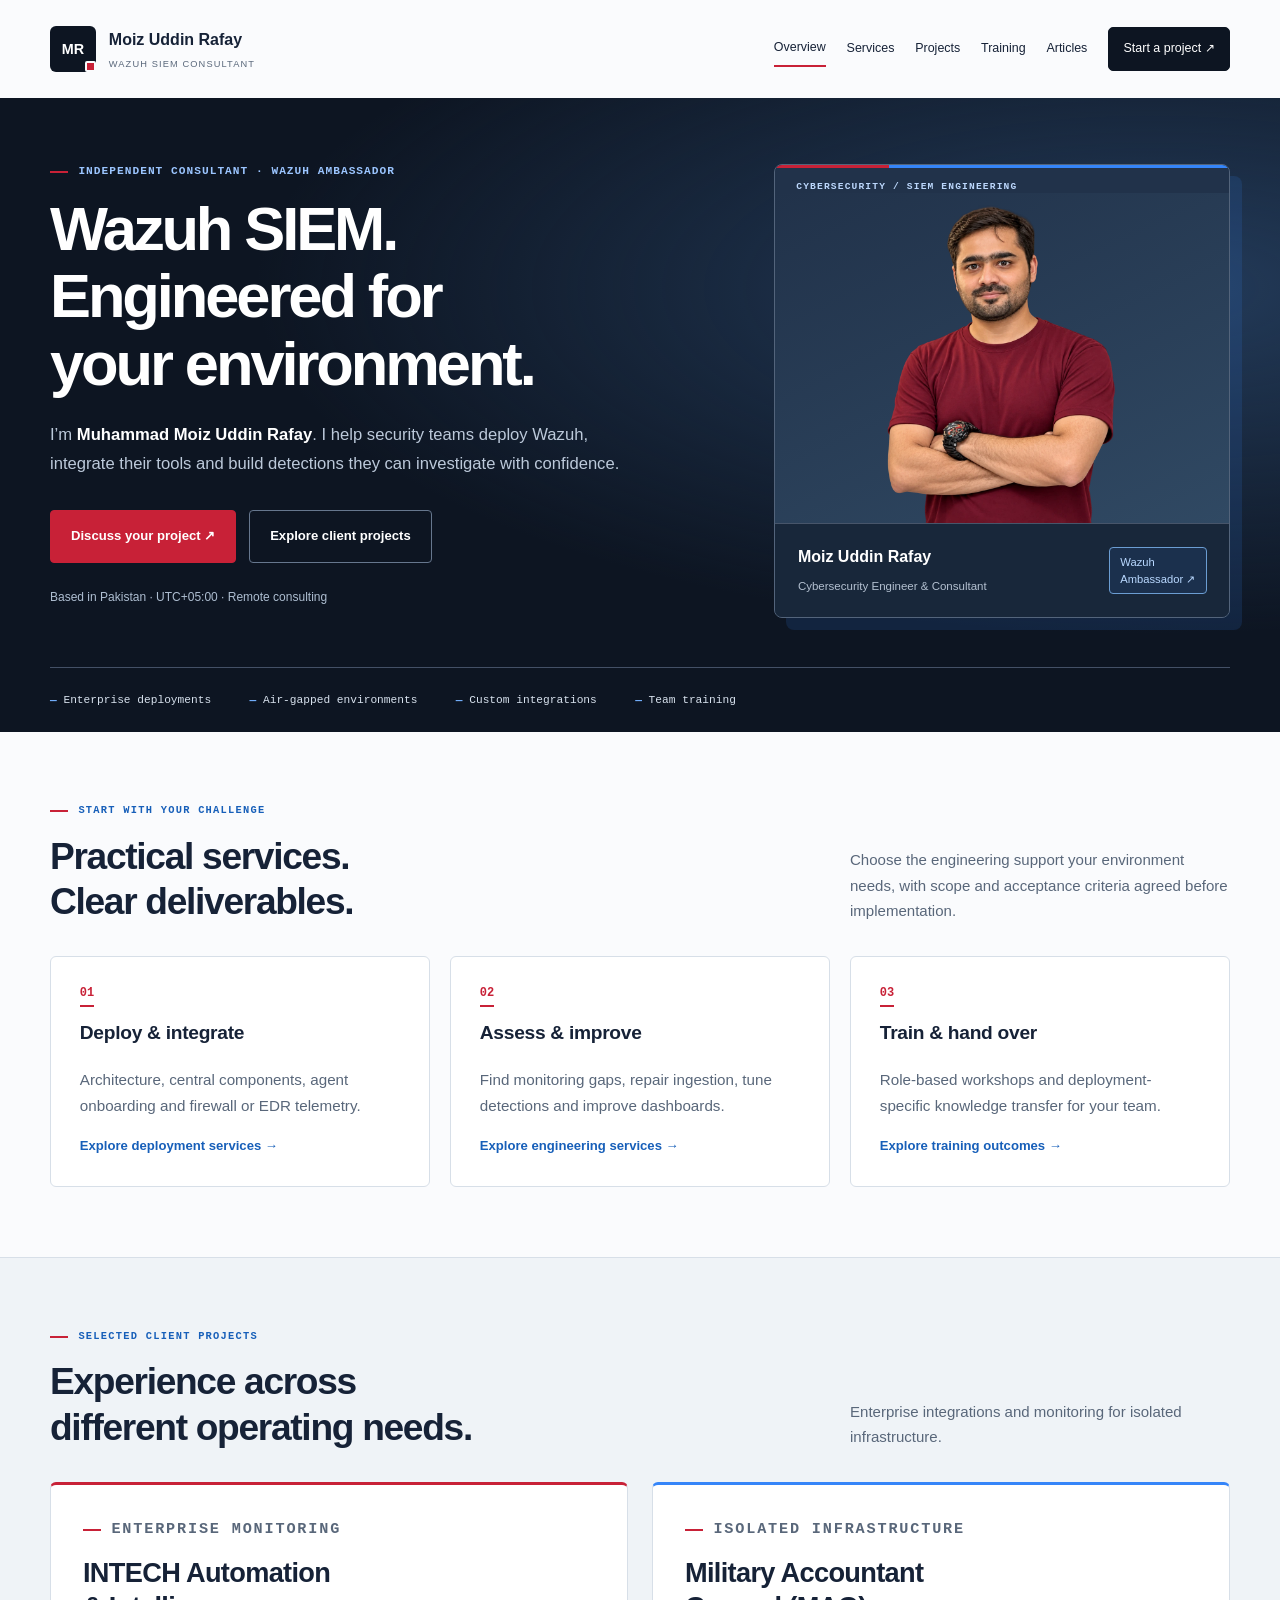
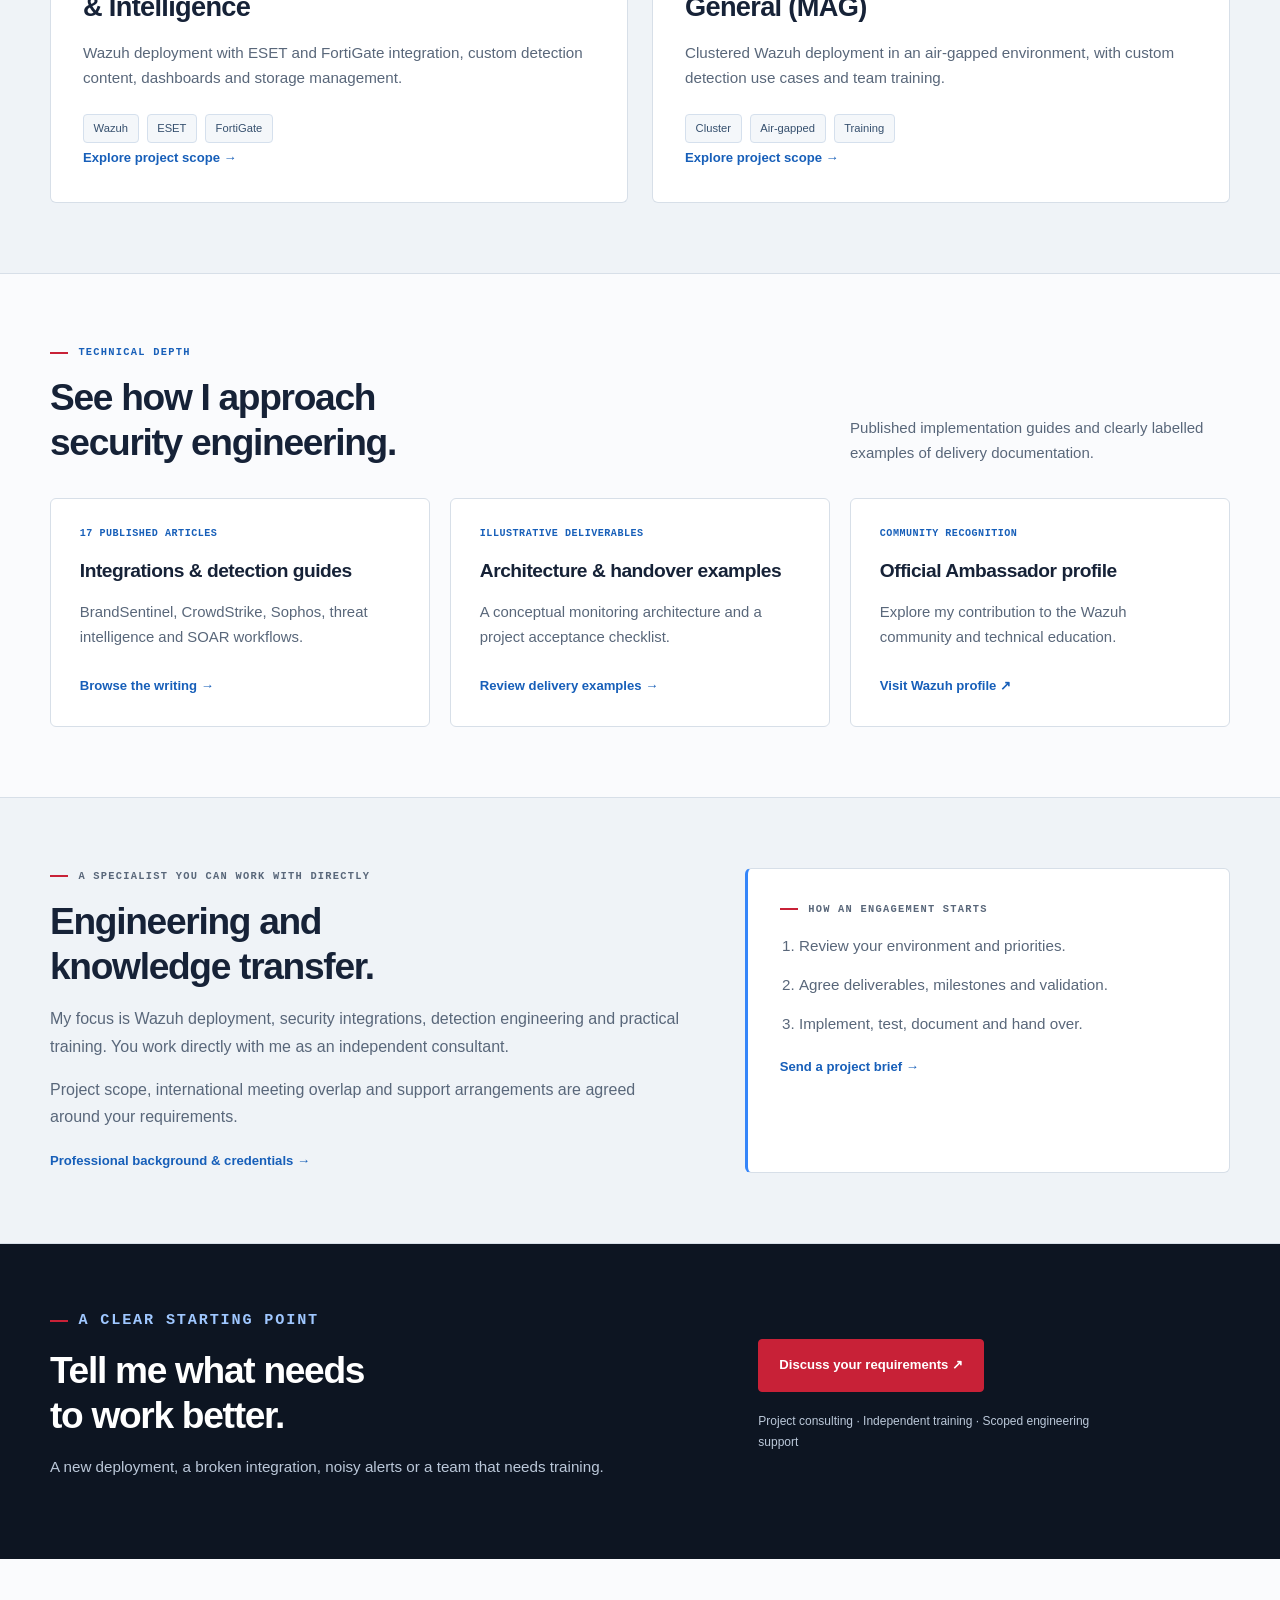
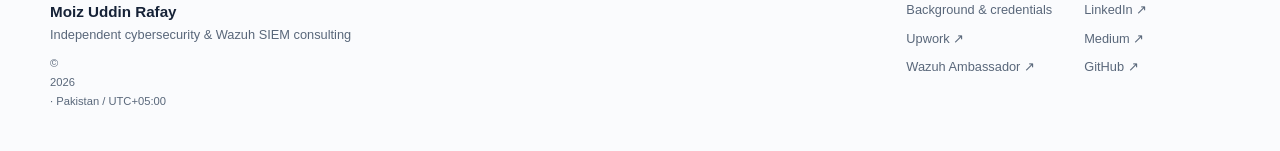
==== commit f6993050: "Redesign consulting portfolio with client project scope, training curriculum, delivery examples and " ====
--- a/index.html
+++ b/index.html
@@ -1,11 +1 @@
-<!doctype html>
-<html lang="en"><head><meta charset="utf-8"><meta name="viewport" content="width=device-width,initial-scale=1"><title>Moiz Uddin Rafay | Cybersecurity & SIEM Engineer</title><meta name="description" content="Cybersecurity and Wazuh SIEM engineering by Moiz Uddin Rafay. Explore integrations, detection engineering, technical articles and freelance services."><meta name="theme-color" content="#080b10"><meta property="og:title" content="Moiz Uddin Rafay | Cybersecurity & SIEM Engineering"><meta property="og:description" content="Wazuh deployments, security integrations and detection engineering. Available for engineering roles and freelance projects."><meta property="og:type" content="website"><link rel="icon" href="assets/favicon.svg" type="image/svg+xml"><link rel="stylesheet" href="style.css?v=services-20261004"></head>
-<body><a class="skip" href="#main">Skip to content</a>
-<header class="site-header wrap"><a class="brand" href="index.html"><span class="monogram">MR</span><span class="brand-name">Moiz Uddin Rafay<small>Cybersecurity & SIEM Engineering</small></span></a><nav aria-label="Main navigation"><a href="services.html">Services</a><a href="#work">Projects</a><a href="#credentials">Credentials</a><a href="articles.html">Articles</a><a class="nav-contact" href="#contact">Contact</a></nav></header>
-<main id="main"><section class="hero"><div class="wrap"><div class="hero-grid"><div><p class="eyebrow">Cybersecurity engineer · Wazuh Ambassador</p><h1>Secure systems.<br><span>Sharper detection.<br>Stronger defense.</span></h1><p class="hero-intro">I’m <strong>Muhammad Moiz Uddin Rafay</strong>, a cybersecurity engineer and Wazuh SIEM consultant. I design, deploy and optimize security monitoring, from enterprise integrations to air-gapped environments.</p><div class="actions"><a class="button" href="mailto:muhammadmoizuddinrafay@gmail.com">Discuss an opportunity</a><a class="button secondary" href="#work">Explore my work</a></div><p class="availability">Open to cybersecurity engineering roles & freelance SIEM projects.</p></div><div class="portrait-card"><img src="assets/moiz-rafay.webp" width="500" height="500" alt="Muhammad Moiz Uddin Rafay" fetchpriority="high"><div class="portrait-caption"><div><strong>Moiz Uddin Rafay</strong><span>Pakistan · Cybersecurity</span></div><a class="ambassador-label" href="https://wazuh.com/ambassadors/muhammad-moiz-ud-din-rafay/">Wazuh<br>Ambassador</a></div></div></div><div class="hero-note"><span>SIEM deployment</span><span>Detection engineering</span><span>Security integrations</span><a href="https://wazuh.com/ambassadors/muhammad-moiz-ud-din-rafay/">Official Wazuh Ambassador profile</a></div></div></section>
-<section id="services" class="section soft"><div class="wrap"><div class="section-head"><div><p class="eyebrow">How I can help</p><h2>Practical engineering.<br>Stronger security visibility.</h2></div><p>For teams hiring a cybersecurity engineer or businesses needing hands-on support with their SIEM.</p></div><div class="services"><article class="card"><div class="icon" aria-hidden="true"><svg viewBox="0 0 24 24"><rect x="4" y="3" width="16" height="7" rx="2"/><rect x="4" y="14" width="16" height="7" rx="2"/><path d="M8 6.5h1M8 17.5h1M12 10v4"/></svg></div><h3>SIEM deployment & configuration</h3><p>Build and configure Wazuh monitoring around your infrastructure and security requirements.</p><ul class="small-list"><li>Manager, indexer & dashboard setup</li><li>Agent onboarding & log collection</li><li>Access controls & monitoring views</li></ul></article><article class="card"><div class="icon" aria-hidden="true"><svg viewBox="0 0 24 24"><path d="M9 7H4v10h5M15 7h5v10h-5M8 12h8M12 8v8"/></svg></div><h3>Security integrations & automation</h3><p>Bring endpoint, firewall and threat-intelligence data into a coherent SOC workflow.</p><ul class="small-list"><li>EDR & firewall integrations</li><li>Python API collectors & enrichment</li><li>Threat feeds & SOAR workflows</li></ul></article><article class="card"><div class="icon" aria-hidden="true"><svg viewBox="0 0 24 24"><circle cx="10" cy="10" r="6"/><path d="m15 15 6 6M7 10h6M10 7v6"/></svg></div><h3>Detection engineering & SOC support</h3><p>Turn collected telemetry into useful detections and clear investigation context.</p><ul class="small-list"><li>Custom decoders, rules & CDB lists</li><li>Detection validation & threat hunting</li><li>Technical training & knowledge transfer</li></ul></article></div></div></section>
-<div class="wrap services-cta"><a class="link" href="services.html">Explore all services & team training →</a></div><section id="work" class="section soft"><div class="wrap"><div class="section-head"><div><p class="eyebrow">Selected client deployments</p><h2>Security engineering in practice.</h2></div><p>Wazuh consulting and implementation tailored to each organization’s operating environment.</p></div><div class="client-grid"><article class="client-project"><p class="eyebrow">01 / Enterprise SIEM</p><h3>INTECH Automation & Intelligence</h3><p class="project-role">Wazuh SIEM consulting & deployment</p><p>Deployed Wazuh and integrated ESET endpoint security and FortiGate firewall telemetry to provide a unified view of security activity and support proactive threat management.</p><ul><li>Custom detection rules and decoders</li><li>Advanced monitoring dashboards</li><li>Storage management</li></ul><div class="skill-tags"><span>Wazuh</span><span>ESET</span><span>FortiGate</span></div></article><article class="client-project"><p class="eyebrow">02 / Air-gapped SIEM</p><h3>Military Accountant General (MAG)</h3><p class="project-role">Wazuh cluster deployment & training</p><p>Deployed a Wazuh SIEM cluster for an air-gapped environment, integrating firewalls and endpoint detection solutions into centralized monitoring.</p><ul><li>Detection use cases for isolated infrastructure</li><li>Custom rules, decoders and dashboards</li><li>Wazuh SIEM training and knowledge transfer</li></ul><div class="skill-tags"><span>Wazuh cluster</span><span>Air-gapped</span><span>Training</span></div></article></div></div></section><section id="integrations" class="section"><div class="wrap"><div class="section-head"><div><p class="eyebrow">Selected engineering work</p><h2>See the implementation.</h2></div><p>Documented integrations and security projects, with architecture, configuration and testing in the full write-ups.</p></div><div class="project-grid"><article class="project"><div class="project-top"><strong>BrandSentinel</strong><span>Wazuh</span></div><div class="project-body"><h3>Brand impersonation monitoring</h3><p>A custom Python pipeline for look-alike domain discovery, infrastructure enrichment, risk scoring and Wazuh alerting.</p><a class="link" href="https://moizuddinrafay.medium.com/brandsentinel-building-an-automated-brand-impersonation-and-typosquatting-detection-integration-59d1b79fe657">Read the project</a></div></article><article class="project"><div class="project-top"><strong>CrowdStrike Falcon</strong><span>Wazuh</span></div><div class="project-body"><h3>Endpoint visibility in the SIEM</h3><p>Python services collect detections and incidents, track processed events and bring structured telemetry into Wazuh.</p><a class="link" href="https://moizuddinrafay.medium.com/crowdstrike-falcon-edr-integration-with-wazuh-siem-a09bfdbc76fd">Read the integration</a></div></article><article class="project"><div class="project-top"><strong>Sophos Firewall</strong><span>Wazuh</span></div><div class="project-body"><h3>Centralized network monitoring</h3><p>Syslog ingestion, custom decoders and detection rules connect firewall activity with Wazuh dashboards and investigation.</p><a class="link" href="https://moizuddinrafay.medium.com/sophos-firewall-integration-with-wazuh-siem-49fbda67f73b">Read the deployment guide</a></div></article></div></div></section>
-<section id="about" class="section soft"><div class="wrap about-grid"><div><p class="eyebrow">About me</p><h2>Engineering, investigation<br>and knowledge sharing.</h2><p>I work across defensive and offensive security, with a focus on SOC operations, SIEM deployment, threat hunting and incident response. My Wazuh experience includes integrations, custom decoders and rules, and security dashboards.</p><p>Alongside hands-on engineering, I teach cybersecurity and share practical technical guides to help other professionals build and understand their security environments.</p><div class="skill-tags"><span>Wazuh SIEM / XDR</span><span>Python & Shell</span><span>Linux & Windows</span><span>EDR integrations</span><span>Threat intelligence</span><span>Incident response</span></div></div><aside class="ambassador"><p class="eyebrow">Community recognition</p><h3>Wazuh Ambassador</h3><p>Contributing to the Wazuh community through practical integrations, technical writing and cybersecurity education.</p><a class="link" href="https://wazuh.com/ambassadors/muhammad-moiz-ud-din-rafay/">View my official Ambassador profile</a><p><a class="link" href="https://linkedin.com/in/moizuddinrafay">Explore my professional background</a></p></aside></div></section>
-<section id="credentials" class="section soft"><div class="wrap"><div class="section-head"><div><p class="eyebrow">Professional development</p><h2>Certifications & learning.</h2></div><p>Security credentials and technical foundations supporting my engineering work.</p></div><div class="credentials-grid"><article class="credential"><div class="issuer">CompTIA</div><h3>CySA+</h3><p>Cybersecurity Analyst</p><a class="link" href="https://linkedin.com/in/moizuddinrafay">View professional profile ↗</a></article><article class="credential"><div class="issuer">CompTIA</div><h3>PenTest+</h3><p>Penetration testing</p><a class="link" href="https://linkedin.com/in/moizuddinrafay">View professional profile ↗</a></article><article class="credential"><div class="issuer"><img src="assets/isc2.svg" alt="" width="28" height="28"> ISC2</div><h3>Certified in Cybersecurity (CC)</h3><p>Cybersecurity foundations</p><a class="link" href="https://linkedin.com/in/moizuddinrafay">View professional profile ↗</a></article><article class="credential"><div class="issuer"><img src="assets/google.svg" alt="" width="28" height="28"> Google</div><h3>Cybersecurity Certificate</h3><p>Coursera · Issued September 2023</p><a class="link" href="https://linkedin.com/in/moizuddinrafay">View professional profile ↗</a></article><article class="credential"><div class="issuer">EC-Council</div><h3>Certified Ethical Hacker v12</h3><p>Issued October 2022 · Recorded expiry October 2025</p><a class="link" href="https://linkedin.com/in/moizuddinrafay">View professional profile ↗</a></article><article class="credential"><div class="issuer"><img src="assets/huawei.svg" alt="" width="28" height="28"> Huawei</div><h3>HCIA Security</h3><p>Issued September 2022 · Recorded expiry September 2025</p><a class="link" href="https://linkedin.com/in/moizuddinrafay">View professional profile ↗</a></article></div><details class="background"><summary>Experience, education & additional training</summary><div class="background-grid"><div><h3>Professional experience</h3><ul><li><strong>Pak Elektron Limited</strong> — Cyber Security Professional</li><li><strong>RedSecLabs</strong> — Senior Cybersecurity Specialist</li><li><strong>IT Fortress</strong> — Senior Cybersecurity Specialist</li><li><strong>INSERITO</strong> — Lead Cybersecurity & Ethical Hacking Instructor</li></ul><a class="link" href="https://linkedin.com/in/moizuddinrafay">Full career history on LinkedIn ↗</a><h3>Education & languages</h3><p>Virtual University of Pakistan<br>English, Urdu and Punjabi</p></div><div><h3>Technical learning</h3><ul><li>Programming Essentials in Python — Cisco Networking Academy, January 2023</li><li>Linux Essentials — Cisco Networking Academy, December 2022</li><li>Networking Essentials — Cisco, December 2022</li><li>Introduction to Cybersecurity — Cisco Networking Academy, October 2022</li><li>Cybersecurity Essentials — Cisco Networking Academy, September 2022</li><li>Huawei Cloud Computing — June 2022; recorded expiry June 2025</li></ul></div></div></details></div></section><section class="section"><div class="wrap writing-banner"><div><p class="eyebrow">Technical writing</p><h2>Learn how I build.</h2><p>Explore my articles on Wazuh deployments, EDR integrations, threat intelligence, detection engineering and security fundamentals. Each article includes a short summary and its own reading link.</p></div><a class="button" href="articles.html">Browse 17 articles</a></div></section>
-<section id="contact" class="contact-section"><div class="wrap contact-grid"><div><p class="eyebrow">Let’s work together</p><h2>Need a cybersecurity<br>or SIEM engineer?</h2><p>Let’s discuss your engineering role, Wazuh deployment, security integration or freelance project.</p><p>Tell me about your environment, the challenge you’re solving and the support you need.</p></div><div class="contacts"><a class="contact-link" href="https://wa.me/923004962168"><small><img src="assets/whatsapp.svg" alt="" width="16" height="16"> WhatsApp</small><strong>+92-300-4962168</strong></a><a class="contact-link" href="mailto:muhammadmoizuddinrafay@gmail.com"><small>Email</small><strong>muhammadmoizuddinrafay@gmail.com</strong></a><a class="contact-link" href="https://linkedin.com/in/moizuddinrafay"><small>LinkedIn</small><strong>linkedin.com/in/moizuddinrafay</strong></a></div></div><div class="wrap profile-strip" aria-label="Professional profiles"><a href="https://linkedin.com/in/moizuddinrafay"><span class="profile-logo">in</span>LinkedIn ↗</a><a href="https://www.upwork.com/freelancers/~01a6d8c113b2957d8a"><span class="profile-logo"><img src="assets/upwork.svg" alt="" width="21" height="21"></span>Hire me on Upwork ↗</a><a href="https://medium.com/@moizuddinrafay"><span class="profile-logo"><img src="assets/medium.svg" alt="" width="21" height="21"></span>Medium ↗</a><a href="https://wazuh.com/ambassadors/muhammad-moiz-ud-din-rafay/"><span class="profile-logo">W</span>Wazuh Ambassador ↗</a></div></section></main>
-<footer class="wrap site-footer"><span>© <span data-year>2026</span> Moiz Uddin Rafay</span><span><a href="https://github.com/moizuddinrafay">GitHub</a> · <a href="https://medium.com/@moizuddinrafay">Medium</a> · <a href="articles.html">Articles</a></span></footer><script src="script.js"></script></body></html>
+<!doctype html><html lang="en"><head><meta charset="utf-8"><meta name="viewport" content="width=device-width,initial-scale=1"><title>Wazuh SIEM Consultant | Moiz Uddin Rafay</title><meta name="description" content="Independent Wazuh consulting for enterprise deployments, air-gapped environments, security integrations, detection engineering and team training."><meta name="theme-color" content="#0d1522"><meta property="og:title" content="Wazuh SIEM Consultant | Moiz Uddin Rafay"><meta property="og:description" content="Independent Wazuh consulting for enterprise deployments, air-gapped environments, security integrations, detection engineering and team training."><meta property="og:type" content="website"><link rel="icon" href="assets/favicon.svg" type="image/svg+xml"><link rel="stylesheet" href="style.css?v=client-20261004"><link rel="stylesheet" href="theme.css?v=client-20261004"></head><body><a class="skip" href="#main">Skip to content</a><header class="site-header wrap"><a class="brand" href="index.html"><span class="monogram">MR<span></span></span><span class="brand-name">Moiz Uddin Rafay<small>WAZUH SIEM CONSULTANT</small></span></a><nav aria-label="Main navigation"><a href="index.html" aria-current="page">Overview</a><a href="services.html">Services</a><a href="case-studies.html">Projects</a><a href="training.html">Training</a><a href="articles.html">Articles</a><a class="nav-contact" href="contact.html">Start a project ↗</a></nav></header><main id="main"><section class="hero"><div class="wrap"><div class="hero-grid"><div><p class="eyebrow">Independent consultant · Wazuh Ambassador</p><h1>Wazuh SIEM.<br><span>Engineered for<br>your environment.</span></h1><p class="hero-intro">I’m <strong>Muhammad Moiz Uddin Rafay</strong>. I help security teams deploy Wazuh, integrate their tools and build detections they can investigate with confidence.</p><div class="actions"><a class="button" href="contact.html">Discuss your project ↗</a><a class="button secondary" href="case-studies.html">Explore client projects</a></div><p class="hero-location">Based in Pakistan · UTC+05:00 · Remote consulting</p></div><div class="portrait-card"><div class="portrait-overline">CYBERSECURITY / SIEM ENGINEERING</div><img src="assets/moiz-rafay.webp" width="1000" height="1000" alt="Muhammad Moiz Uddin Rafay" fetchpriority="high"><div class="portrait-caption"><div><strong>Moiz Uddin Rafay</strong><span>Cybersecurity Engineer & Consultant</span></div><a class="ambassador-label" href="https://wazuh.com/ambassadors/muhammad-moiz-ud-din-rafay/">Wazuh<br>Ambassador ↗</a></div></div></div><div class="hero-note"><span>Enterprise deployments</span><span>Air-gapped environments</span><span>Custom integrations</span><span>Team training</span></div></div></section><section class="section"><div class="wrap"><div class="section-head"><div><p class="eyebrow">Start with your challenge</p><h2>Practical services.<br>Clear deliverables.</h2></div><p>Choose the engineering support your environment needs, with scope and acceptance criteria agreed before implementation.</p></div><div class="services"><article class="card"><span class="service-symbol">01</span><h3>Deploy & integrate</h3><p>Architecture, central components, agent onboarding and firewall or EDR telemetry.</p><a class="link" href="services.html#engineering">Explore deployment services →</a></article><article class="card"><span class="service-symbol">02</span><h3>Assess & improve</h3><p>Find monitoring gaps, repair ingestion, tune detections and improve dashboards.</p><a class="link" href="services.html#engineering">Explore engineering services →</a></article><article class="card"><span class="service-symbol">03</span><h3>Train & hand over</h3><p>Role-based workshops and deployment-specific knowledge transfer for your team.</p><a class="link" href="training.html">Explore training outcomes →</a></article></div></div></section><section id="work" class="section soft"><div class="wrap"><div class="section-head"><div><p class="eyebrow">Selected client projects</p><h2>Experience across<br>different operating needs.</h2></div><p>Enterprise integrations and monitoring for isolated infrastructure.</p></div><div class="client-grid"><article class="client-project"><p class="eyebrow">Enterprise monitoring</p><h3>INTECH Automation<br>& Intelligence</h3><p>Wazuh deployment with ESET and FortiGate integration, custom detection content, dashboards and storage management.</p><div class="skill-tags"><span>Wazuh</span><span>ESET</span><span>FortiGate</span></div><a class="link" href="case-studies.html#intech">Explore project scope →</a></article><article class="client-project"><p class="eyebrow">Isolated infrastructure</p><h3>Military Accountant<br>General (MAG)</h3><p>Clustered Wazuh deployment in an air-gapped environment, with custom detection use cases and team training.</p><div class="skill-tags"><span>Cluster</span><span>Air-gapped</span><span>Training</span></div><a class="link" href="case-studies.html#mag">Explore project scope →</a></article></div></div></section><section class="section"><div class="wrap"><div class="section-head"><div><p class="eyebrow">Technical depth</p><h2>See how I approach<br>security engineering.</h2></div><p>Published implementation guides and clearly labelled examples of delivery documentation.</p></div><div class="proof-grid"><a class="proof-card" href="articles.html"><span class="proof-tag">17 published articles</span><h3>Integrations & detection guides</h3><p>BrandSentinel, CrowdStrike, Sophos, threat intelligence and SOAR workflows.</p><span class="link">Browse the writing →</span></a><a class="proof-card" href="delivery.html"><span class="proof-tag">Illustrative deliverables</span><h3>Architecture & handover examples</h3><p>A conceptual monitoring architecture and a project acceptance checklist.</p><span class="link">Review delivery examples →</span></a><a class="proof-card" href="https://wazuh.com/ambassadors/muhammad-moiz-ud-din-rafay/"><span class="proof-tag">Community recognition</span><h3>Official Ambassador profile</h3><p>Explore my contribution to the Wazuh community and technical education.</p><span class="link">Visit Wazuh profile ↗</span></a></div></div></section><section class="section soft"><div class="wrap about-grid"><div><p class="eyebrow">A specialist you can work with directly</p><h2>Engineering and<br>knowledge transfer.</h2><p>My focus is Wazuh deployment, security integrations, detection engineering and practical training. You work directly with me as an independent consultant.</p><p>Project scope, international meeting overlap and support arrangements are agreed around your requirements.</p><a class="link" href="profile.html">Professional background & credentials →</a></div><aside class="engagement-panel"><p class="eyebrow">How an engagement starts</p><ol><li>Review your environment and priorities.</li><li>Agree deliverables, milestones and validation.</li><li>Implement, test, document and hand over.</li></ol><a class="link" href="contact.html">Send a project brief →</a></aside></div></section><section class="closing"><div class="wrap closing-grid"><div><p class="eyebrow">A clear starting point</p><h2>Tell me what needs<br>to work better.</h2><p>A new deployment, a broken integration, noisy alerts or a team that needs training.</p></div><div><a class="button" href="contact.html">Discuss your requirements ↗</a><p class="small">Project consulting · Independent training · Scoped engineering support</p></div></div></section></main><footer class="wrap site-footer"><div><strong>Moiz Uddin Rafay</strong><span>Independent cybersecurity & Wazuh SIEM consulting</span><small>© <span data-year>2026</span> · Pakistan / UTC+05:00</small></div><div class="footer-links"><a href="profile.html">Background & credentials</a><a href="https://linkedin.com/in/moizuddinrafay">LinkedIn ↗</a><a href="https://www.upwork.com/freelancers/~01a6d8c113b2957d8a">Upwork ↗</a><a href="https://medium.com/@moizuddinrafay">Medium ↗</a><a href="https://wazuh.com/ambassadors/muhammad-moiz-ud-din-rafay/">Wazuh Ambassador ↗</a><a href="https://github.com/moizuddinrafay">GitHub ↗</a></div></footer><script src="script.js"></script></body></html>
--- a/theme.css
+++ b/theme.css
@@ -0,0 +1,5 @@
+/* Client-focused consulting theme: editorial light surfaces, dark hero, red and Wazuh blue. */
+:root{--ink:#162237;--muted:#59677a;--navy:#0d1522;--teal:#175fb9;--mint:#89baff;--paper:#eff3f7;--line:#d7dfe8;--white:#fff;--surface:#fff;--red:#c82137;--blue:#3585f9}body{background:#fafbfd;color:var(--ink);font-family:Arial,Helvetica,sans-serif;line-height:1.7}a:hover{color:#175fb9}.wrap{width:min(1180px,calc(100% - 64px))}.site-header{min-height:98px;background:transparent;gap:1.5rem}.monogram{position:relative;background:#0d1522;color:white;border:0;width:46px;height:46px;border-radius:6px}.monogram>span{position:absolute;right:0;bottom:0;width:11px;height:11px;background:var(--red);border:2px solid #fafbfd;border-radius:2px}.brand small{font-size:.58rem;letter-spacing:.12em;margin-top:.25rem;color:var(--muted)}nav{gap:1.3rem;font-size:.78rem}nav .nav-contact{background:var(--navy);border-color:var(--navy);color:white;padding:.65rem .9rem}nav .nav-contact:hover{background:#213450;color:white}nav a[aria-current=page]{color:var(--ink);border-bottom:2px solid var(--red)}.hero{padding:64px 0 0;border:0;background:radial-gradient(ellipse at 90% 30%,#233b5a,transparent 55%),var(--navy);color:white}.hero:before{background:none;mask-image:none}.hero-grid{grid-template-columns:1.45fr 1fr;gap:4rem}.hero h1{font-size:clamp(2.7rem,4.8vw,4.45rem);line-height:1.1;letter-spacing:-.05em}.hero h1 span{color:#fff}.hero h1 span::selection{background:var(--blue)}.hero .eyebrow{color:#9bc5ff}.hero-intro{font-size:1.04rem;color:#bcc9da;max-width:600px}.hero-location{color:#aebed1;font-size:.75rem;margin-top:1.5rem}.button{background:var(--red);border-color:var(--red);padding:.9rem 1.25rem;border-radius:4px;font-size:.82rem}.button:hover{background:#a71d2f;color:white}.hero .button.secondary{color:white;border-color:#66778e;background:transparent}.hero .button.secondary:hover{background:#253650}.portrait-card{background:#26384e;border:1px solid #53647b;border-radius:8px;box-shadow:12px 12px 0 #3585f922;align-self:center}.portrait-overline{padding:1rem 1.3rem .1rem;font:700 .6rem 'Courier New',monospace;letter-spacing:.12em;color:#bcd7fc;background:#21324a}.portrait-card img{height:330px;padding:12px 12px 0;background:linear-gradient(155deg,#21324a,#304963);object-fit:contain}.portrait-caption{background:#18273a;border-color:#47556a}.portrait-caption span{color:#b4c1d1;font-size:.72rem}.ambassador-label{color:#b9d8ff!important;border-color:#6b9dd2;background:#3585f919}.hero-note{border-color:#435066;color:#d8e2ee;gap:2.4rem;font-size:.7rem;margin-top:3rem;padding:1.4rem 0}.hero-note span:before{content:'— ';color:#75b1ff}.section{padding:70px 0;border-bottom:1px solid var(--line)}.section.soft{background:var(--paper)}.section-head{margin-bottom:2rem}.section-head>p{font-size:.94rem;max-width:380px}.eyebrow{color:#175fb9;font-size:.65rem;letter-spacing:.12em;margin-bottom:.85rem}h2{font-size:clamp(1.8rem,2.9vw,2.5rem);letter-spacing:-.035em}h3{letter-spacing:-.025em}.card,.client-project,.credential,.offer-card,.training-card,.article-card{border:1px solid var(--line);background:white;border-radius:6px}.card:hover,.client-project:hover,.credential:hover,.offer-card:hover,.training-card:hover,.article-card:hover{border-color:#91b1dc}.card{display:flex;flex-direction:column;padding:1.8rem}.card .link{margin-top:auto;align-self:flex-start}.card h3{font-size:1.2rem;margin:.8rem 0 .5rem}.service-symbol{font:700 .75rem 'Courier New',monospace;color:var(--red);border-bottom:2px solid var(--red);padding-bottom:.3rem;align-self:flex-start}.client-project{position:relative;padding:2rem;border-top:3px solid var(--red)}.client-project:nth-child(2){border-top-color:var(--blue)}.client-project h3{font-size:1.7rem;line-height:1.25}.client-project .link{margin-top:1.5rem}.skill-tags span{background:#f4f7fa;color:#36506e;border-color:#d5e0ed;font-size:.7rem;padding:.25rem .6rem}.link{font-size:.82rem;color:#175fb9;font-weight:700;text-decoration:none}.link:hover{text-decoration:underline;color:#123e7a}.proof-grid{display:grid;grid-template-columns:repeat(3,1fr);gap:1.25rem}.proof-card{display:flex;flex-direction:column;background:white;padding:1.8rem;border:1px solid var(--line);border-radius:6px;color:var(--ink)}.proof-card:hover{color:var(--ink);border-color:#91b1dc}.proof-tag{font:700 .63rem 'Courier New',monospace;letter-spacing:.05em;color:#175fb9;text-transform:uppercase}.proof-card h3{font-size:1.2rem;margin:1rem 0 .5rem}.proof-card p{color:var(--muted);font-size:.93rem;margin:.3rem 0 1.5rem}.proof-card .link{margin-top:auto}.about-grid{grid-template-columns:1.3fr 1fr;gap:4rem}.engagement-panel{background:white;border:1px solid var(--line);border-left:3px solid var(--blue);border-radius:6px;padding:2rem}.engagement-panel ol,.engagement-panel ul{padding-left:1.2rem;color:var(--muted);font-size:.95rem}.engagement-panel li{margin-bottom:.8rem}.engagement-panel .link{margin-top:1rem}.closing{background:var(--navy);color:white;padding:64px 0}.closing .eyebrow{color:#9fc7ff}.closing-grid{display:grid;grid-template-columns:1.4fr 1fr;align-items:center;gap:3rem}.closing p{color:#bbc8d9;max-width:590px;font-size:.95rem}.closing .small{font-size:.75rem;margin-top:1.2rem;max-width:370px}.site-footer{padding:2.5rem 0;gap:3rem;font-size:.8rem;align-items:flex-start}.site-footer strong,.site-footer span,.site-footer small{display:block}.site-footer strong{color:var(--ink);font-size:.95rem}.site-footer small{font-size:.7rem;margin-top:.5rem}.footer-links{display:grid;grid-template-columns:1fr 1fr;gap:.45rem 2rem}.page-intro,.article-hero{padding:62px 0;background:#eff3f7;border-top:1px solid var(--line);border-bottom:1px solid var(--line)}.page-intro h1,.article-hero h1{font-size:clamp(2.45rem,4vw,3.65rem);line-height:1.15;color:var(--ink);max-width:900px}.page-intro .lead{max-width:760px;color:var(--muted);font-size:1.05rem;margin:1.2rem 0 0}.article-hero p{color:var(--muted)}.article-hero .eyebrow{color:#175fb9}.article-hero .button.secondary{border-color:#8492a3;color:var(--ink);background:transparent}.article-hero .button.secondary:hover{background:#dfe7ef}.offer-card{padding:1.8rem}.offer-number{color:#175fb9}.offer-card h3{font-size:1.25rem}.offer-card ul{color:#46576c}.training-card{border-top:2px solid var(--blue)}.engagement-bar{background:white;border-color:var(--line);border-left-color:var(--blue)}.contact-section{background:var(--navy);border-color:#26384c;color:white}.contact-section .eyebrow{color:#aacfff}.contact-section p{color:#bac8d9}.contact-section .link{color:#a8ceff}.contact-link{background:white;border-color:var(--line);color:var(--ink)}.contact-link:hover{color:var(--ink);border-color:#91b1dc}.contact-link small{color:#175fb9}.contact-link img{filter:none}.contact-section .contact-link{background:#192a3f;border-color:#42546c;color:white}.contact-section .contact-link small{color:#aacfff}.issuer{color:var(--ink)}.issuer img{filter:none}.background{background:white;border-color:var(--line)}.background summary{color:var(--ink)}.article-card{border-top:2px solid #3585f9}.search-field input{background:white;border-color:#8d9bad;color:var(--ink)}.article-meta{color:#175fb9}.empty{background:var(--paper)}.case-layout{display:grid;grid-template-columns:1fr 1.35fr;gap:5rem}.case-sidebar h2{font-size:2rem}.case-role{font-weight:700;color:#175fb9;font-size:.88rem}.case-content{display:grid;gap:1.5rem}.case-block{border-bottom:1px solid var(--line);padding-bottom:1.3rem}.case-block:last-child{border:0;padding-bottom:0}.case-block h3{font-size:1.05rem;margin:0 0 .5rem}.case-block p{font-size:.95rem;color:var(--muted);margin:0}.evidence-note{max-width:900px}.evidence-note p{color:var(--muted)}.evidence-note h3{font-size:1.5rem;margin-top:0}.training-paths{display:grid;gap:1.5rem}.training-path{display:grid;grid-template-columns:1.2fr 1fr;gap:3rem;border:1px solid var(--line);background:white;padding:2rem;border-radius:6px}.training-path h2{font-size:1.65rem}.training-path p,.training-path li{color:var(--muted);font-size:.93rem}.training-path h3{font-size:1rem;margin-top:.4rem}.training-path ul{padding-left:1.2rem}.training-path li{margin:.7rem 0}.training-path strong{color:var(--ink);font-size:.83rem}.architecture{margin:0;background:white;border:1px solid var(--line);border-radius:8px;padding:1rem}.architecture img{display:block;max-width:100%;height:auto}.architecture figcaption{padding:.8rem;font-size:.8rem;color:var(--muted)}.faq{max-width:900px}.faq h2{margin-bottom:1.5rem}.faq details{border-bottom:1px solid var(--line);padding:1.2rem 0}.faq summary{cursor:pointer;font-size:1rem;font-weight:700}.faq details p{color:var(--muted);font-size:.95rem}.checklist-wrap{max-width:850px}.template-label{font:700 .75rem 'Courier New',monospace;letter-spacing:.08em;color:var(--red)}.checklist-section{border:1px solid var(--line);background:white;padding:1.5rem;margin:1.2rem 0;border-radius:6px}.checklist-section h2{font-size:1.25rem}.checklist-section ul{list-style:none;padding:0}.checklist-section li{display:flex;align-items:flex-start;gap:.75rem;font-size:.9rem;margin:.65rem 0;color:var(--muted)}.check-square{width:13px;height:13px;border:1px solid #7a8ca3;flex-shrink:0;margin-top:.35rem}.evidence-line{border-top:1px dashed var(--line);padding-top:.8rem;font-size:.75rem;color:var(--muted)}.enquiry-layout{display:grid;grid-template-columns:1.3fr 1fr;gap:4rem}#enquiry-form label{display:block;font-size:.85rem;font-weight:700;margin:1.1rem 0 .4rem}#enquiry-form input,#enquiry-form select,#enquiry-form textarea{width:100%;padding:.85rem 1rem;border:1px solid #a8b6c8;background:white;border-radius:4px;font:inherit;color:var(--ink)}#enquiry-form textarea{resize:vertical;min-height:180px}.form-note{font-size:.78rem;color:var(--muted);line-height:1.6}#enquiry-form button{cursor:pointer;margin-top:.4rem}.contact-aside{background:var(--paper);padding:2rem;border-radius:6px;align-self:start}.contact-aside h2{font-size:1.6rem}.contact-aside p,.contact-aside li{font-size:.88rem;color:var(--muted)}.contact-aside h3{font-size:1.1rem;margin-top:1.8rem}.contact-aside ol{padding-left:1.2rem}.contact-aside li{margin:.5rem 0}.contact-aside .contacts{margin:1.5rem 0}.contact-aside .contact-link strong{font-size:.78rem;overflow-wrap:anywhere}
+@media(min-width:1600px){.hero{padding-top:90px}.hero h1{font-size:4.8rem}.portrait-card img{height:370px}}@media(max-width:1050px){.site-header{flex-wrap:wrap;gap:.8rem;padding:1rem 0}.site-header nav{gap:1.3rem}.hero-grid{gap:2.5rem}.hero h1{font-size:3.3rem}.portrait-card img{height:310px}.hero-note{gap:1rem 2rem}.proof-grid{grid-template-columns:1fr 1fr}.proof-card:last-child{grid-column:1/-1}.case-layout{gap:2.5rem}.about-grid{gap:2rem}.enquiry-layout{gap:2rem}.services{grid-template-columns:repeat(3,1fr)}.card{padding:1.4rem}.card h3{margin:.8rem 0 .5rem}.card p,.card ul{grid-column:auto}.card .link{font-size:.75rem}.brand small{display:block}}@media(max-width:780px){.site-header nav{width:100%;justify-content:space-between;gap:.5rem}.services{grid-template-columns:1fr}.hero-grid{gap:2rem}.hero h1{font-size:2.9rem}.hero-intro{font-size:.95rem}.portrait-card img{height:285px}.portrait-caption{padding:1rem;display:block}.ambassador-label{display:inline-block;margin-top:.6rem}.case-layout,.enquiry-layout{grid-template-columns:1fr;gap:2rem}.training-path{gap:1.5rem}.closing-grid{gap:2rem}.footer-links{gap:.5rem 1rem}}
+@media(max-width:650px){.wrap{width:calc(100% - 36px)}.site-header{padding:1rem 0;gap:1rem}.site-header nav{flex-wrap:wrap;justify-content:flex-start;gap:.4rem 1rem;font-size:.72rem}.site-header nav .nav-contact{margin-left:auto;padding:.5rem .65rem}.brand-name{font-size:.95rem}.brand small{font-size:.55rem}.hero{padding-top:40px}.hero-grid{grid-template-columns:1fr}.hero h1{font-size:clamp(2.55rem,9vw,3.7rem)}.hero .eyebrow{font-size:.62rem;letter-spacing:.05em}.portrait-card{max-width:420px;width:100%;box-shadow:8px 8px 0 #3585f922}.portrait-card img{height:320px}.portrait-caption{display:flex}.ambassador-label{margin:0}.hero-note{margin-top:2rem;gap:.6rem 1rem;font-size:.64rem}.section{padding:45px 0}.proof-grid,.about-grid,.training-path,.closing-grid{grid-template-columns:1fr}.proof-card:last-child{grid-column:auto}.section-head>p{font-size:.94rem}.client-project h3{font-size:1.5rem}.card{padding:1.5rem}.page-intro,.article-hero{padding:40px 0}.page-intro h1,.article-hero h1{font-size:clamp(2.2rem,7.6vw,3rem)}.page-intro .lead{font-size:1rem}.closing{padding:45px 0}.closing-grid{gap:1.5rem}.closing .small{max-width:100%}.site-footer{display:block;padding:2rem 0}.footer-links{margin-top:1.5rem;gap:.5rem 1rem}.case-sidebar h2{font-size:1.7rem}.case-layout{gap:2rem}.training-path{padding:1.4rem;gap:1rem}.training-path h2{font-size:1.45rem}.engagement-panel,.contact-aside{padding:1.5rem}.contact-aside .contact-link strong{font-size:.78rem}.article-card{padding:1.4rem}.proof-card{padding:1.5rem}.credentials-grid{grid-template-columns:1fr 1fr}.credential h3{font-size:.95rem}.credential .link{font-size:.75rem}.delivery-steps{grid-template-columns:1fr 1fr}.form-note{font-size:.8rem}}@media(max-width:360px){.site-header nav .nav-contact{margin-left:0}.credentials-grid,.delivery-steps{grid-template-columns:1fr}.portrait-caption{display:block}.ambassador-label{margin-top:.6rem}}
+@media print{.site-header,.site-footer,.skip,.closing{display:none!important}body{background:white;color:black}.page-intro,.section{padding:18px 0;background:white}.wrap{width:100%}.checklist-section{break-inside:avoid;border-color:#999}.page-intro h1{font-size:28px}.page-intro .lead{font-size:12px}.checklist-section p,.checklist-section li{color:#222}.section{border:0}}
